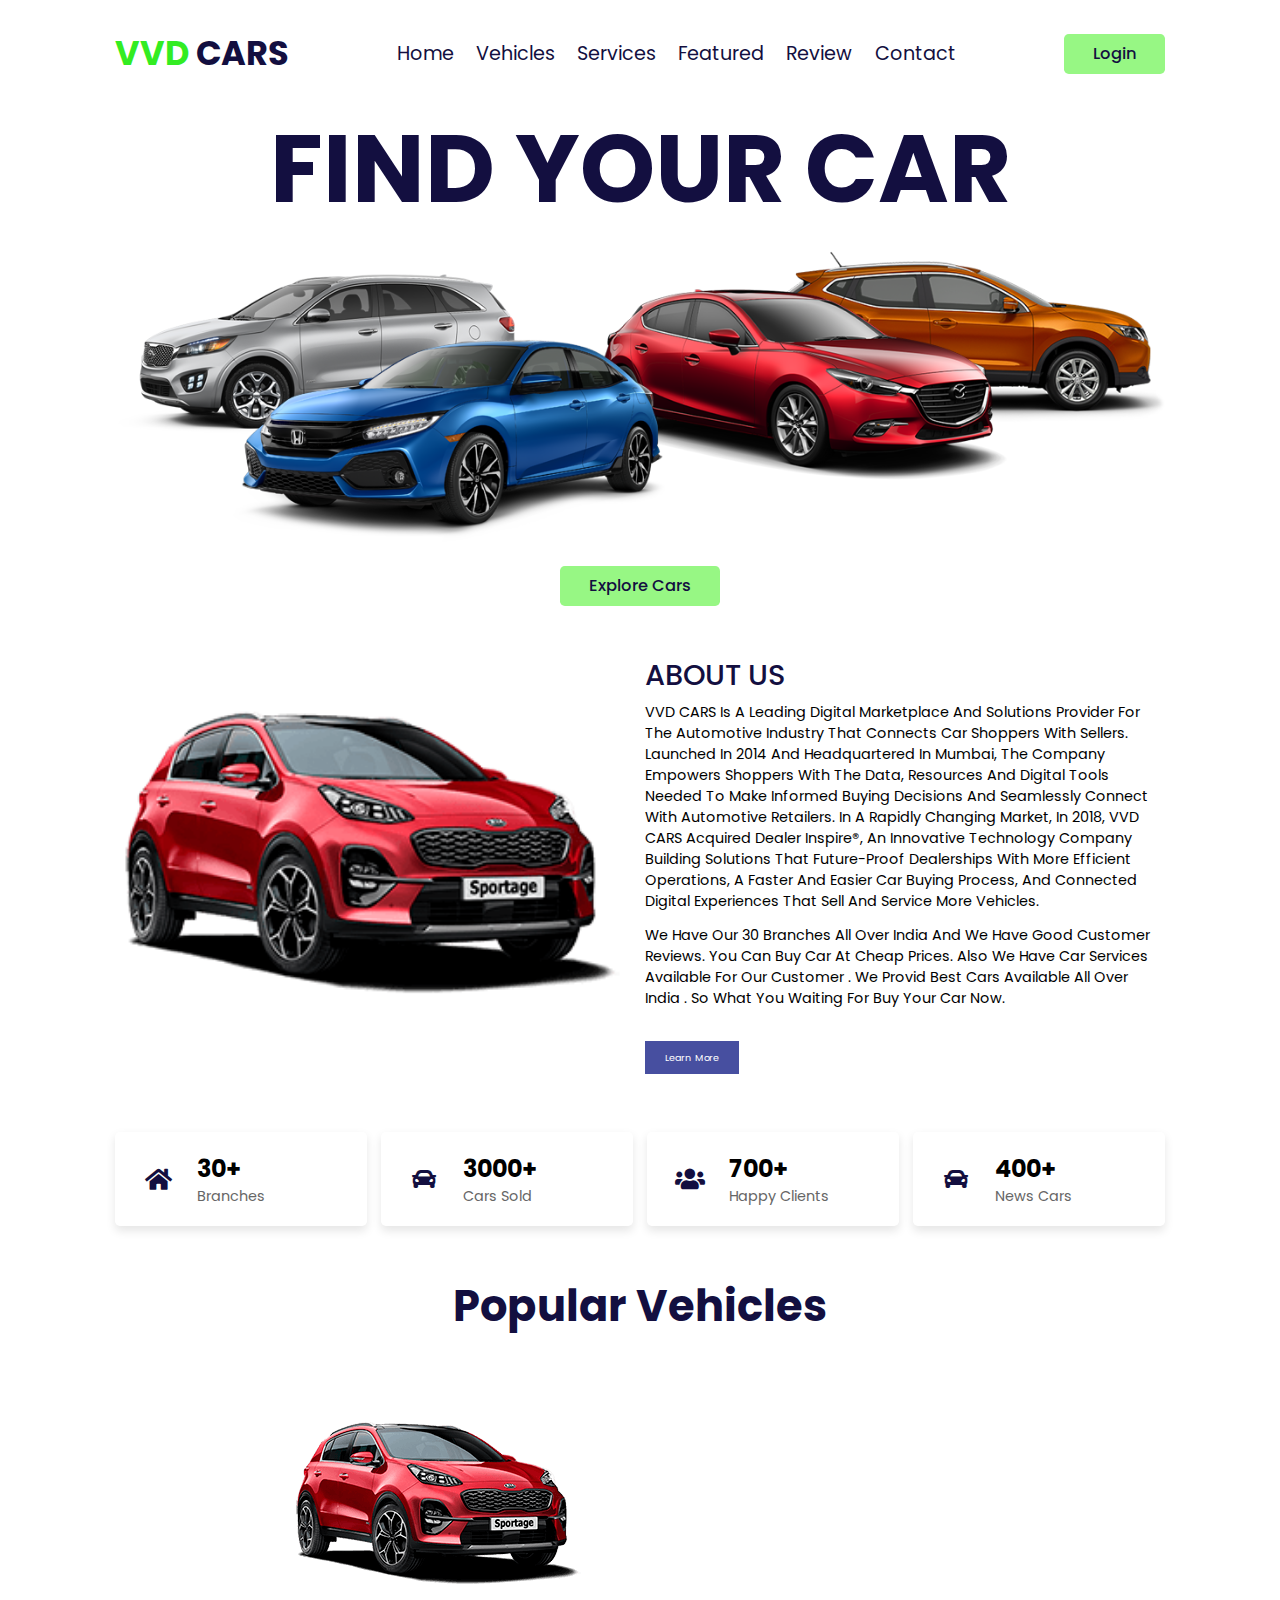
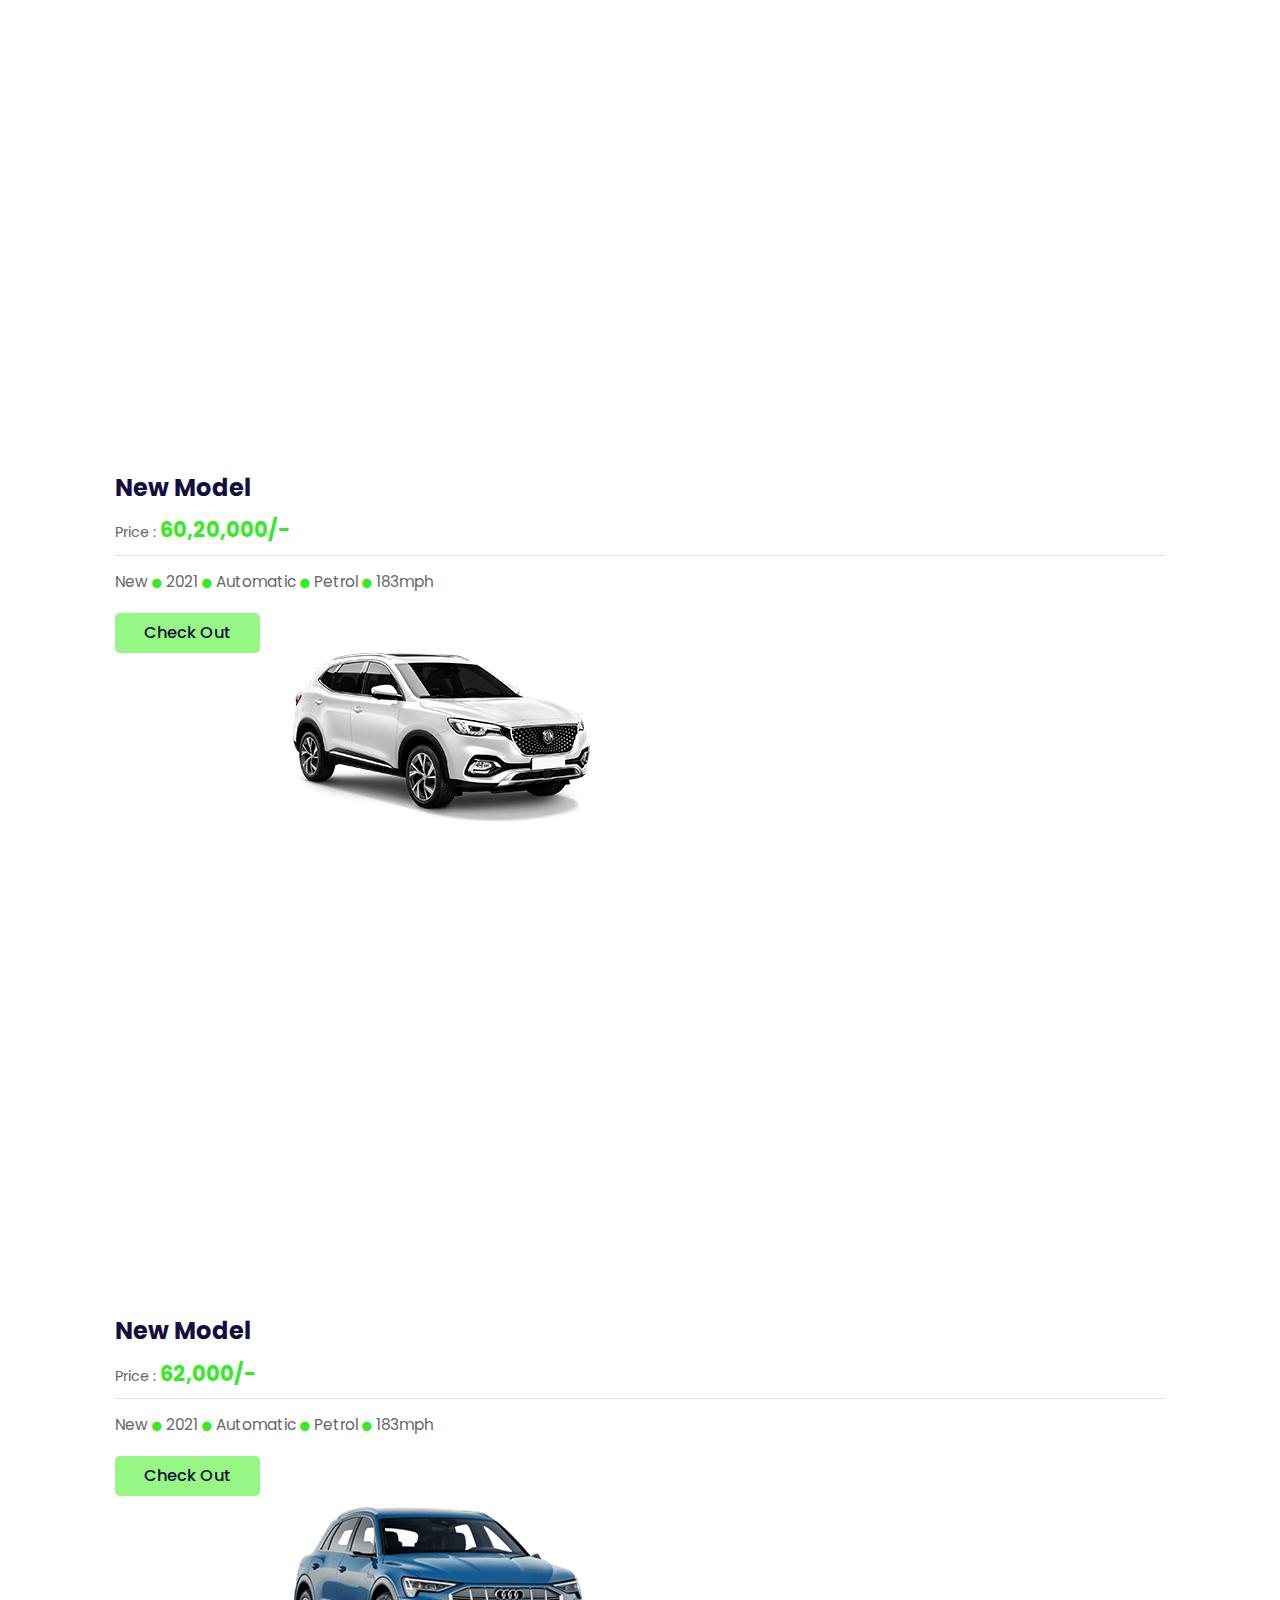
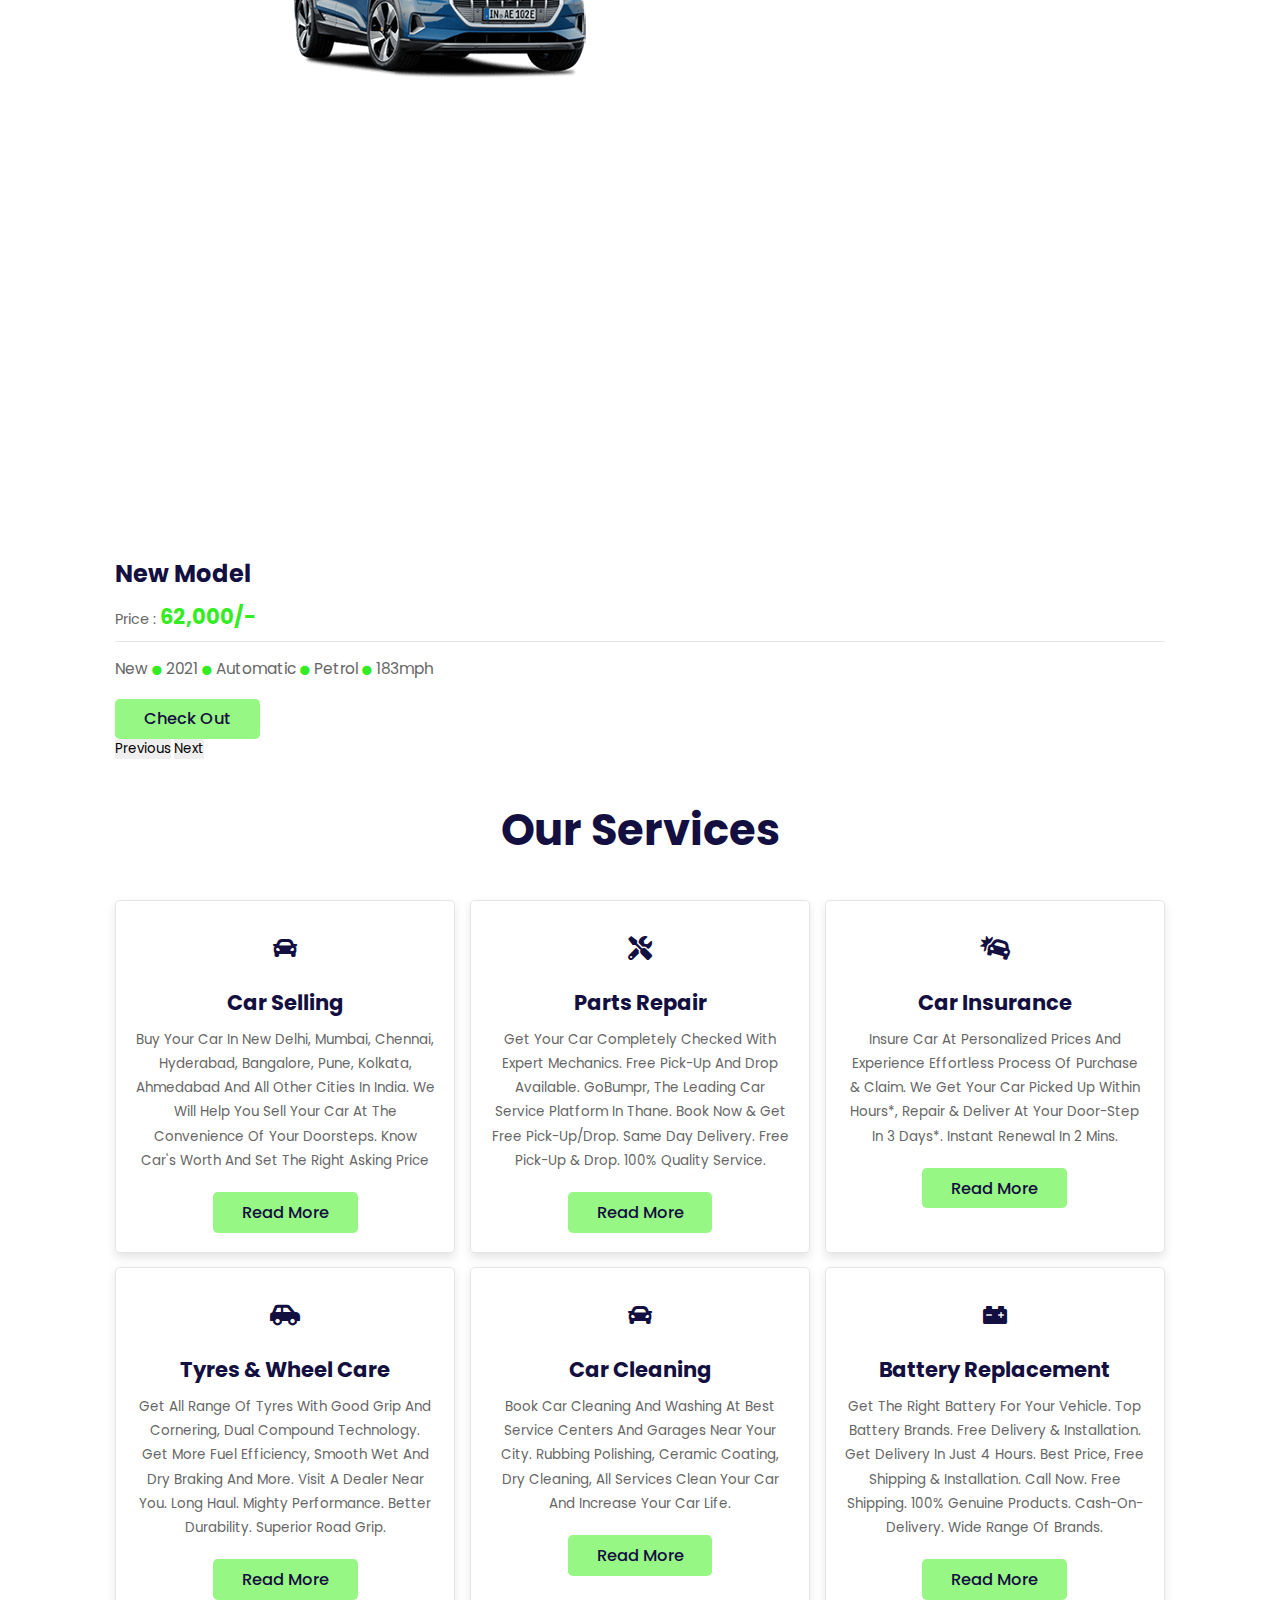
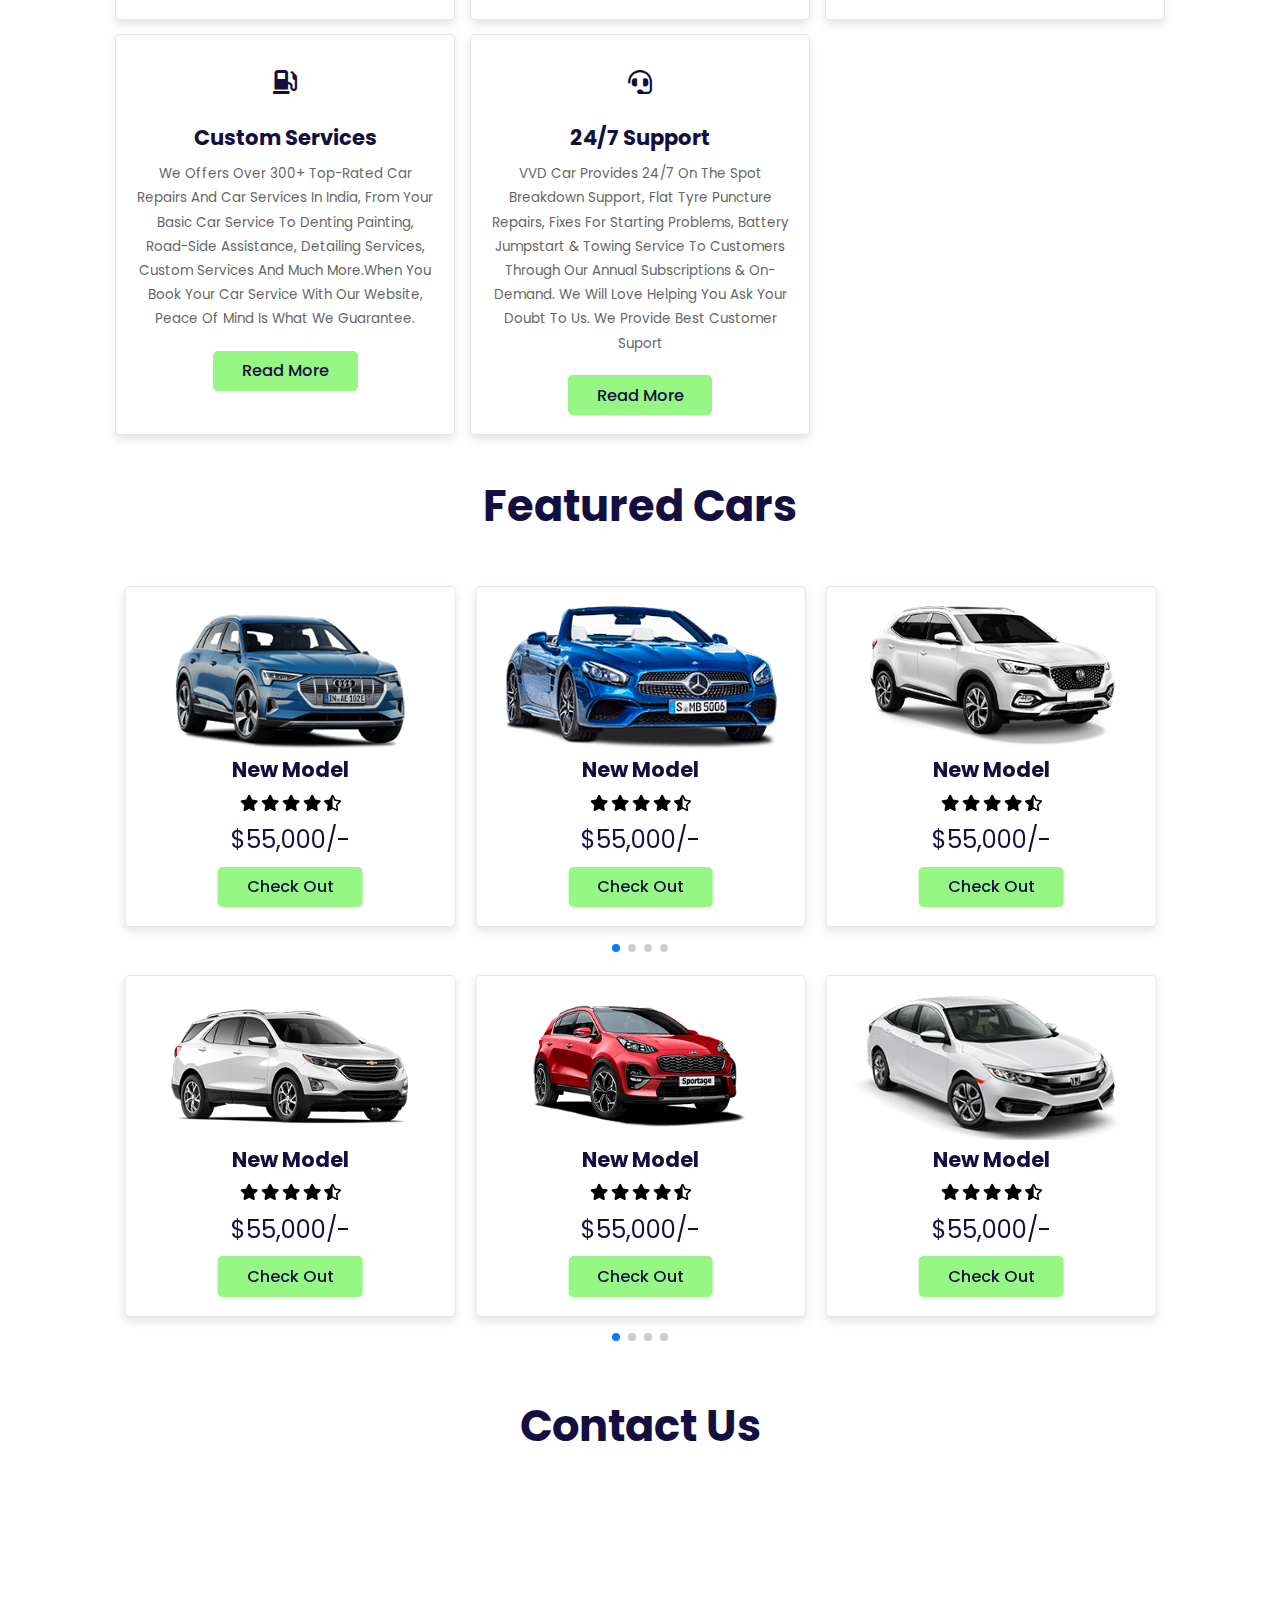
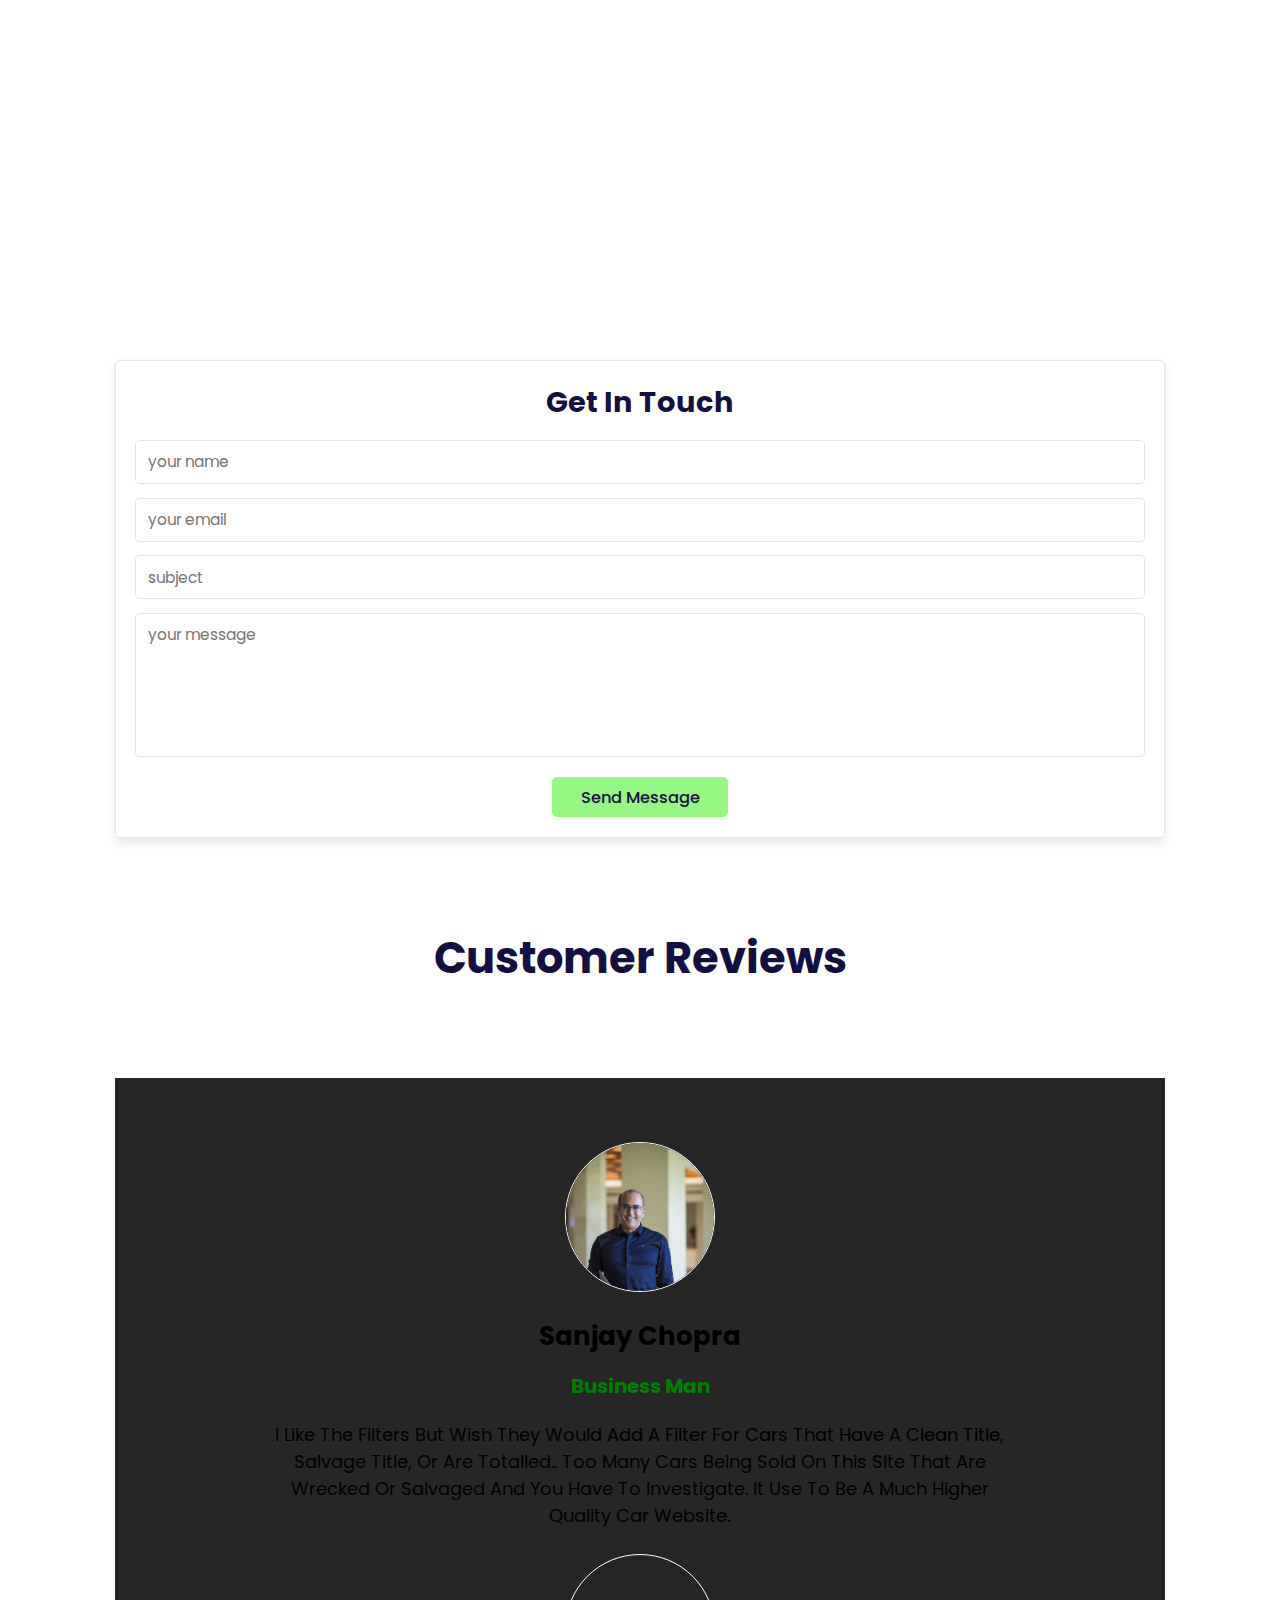
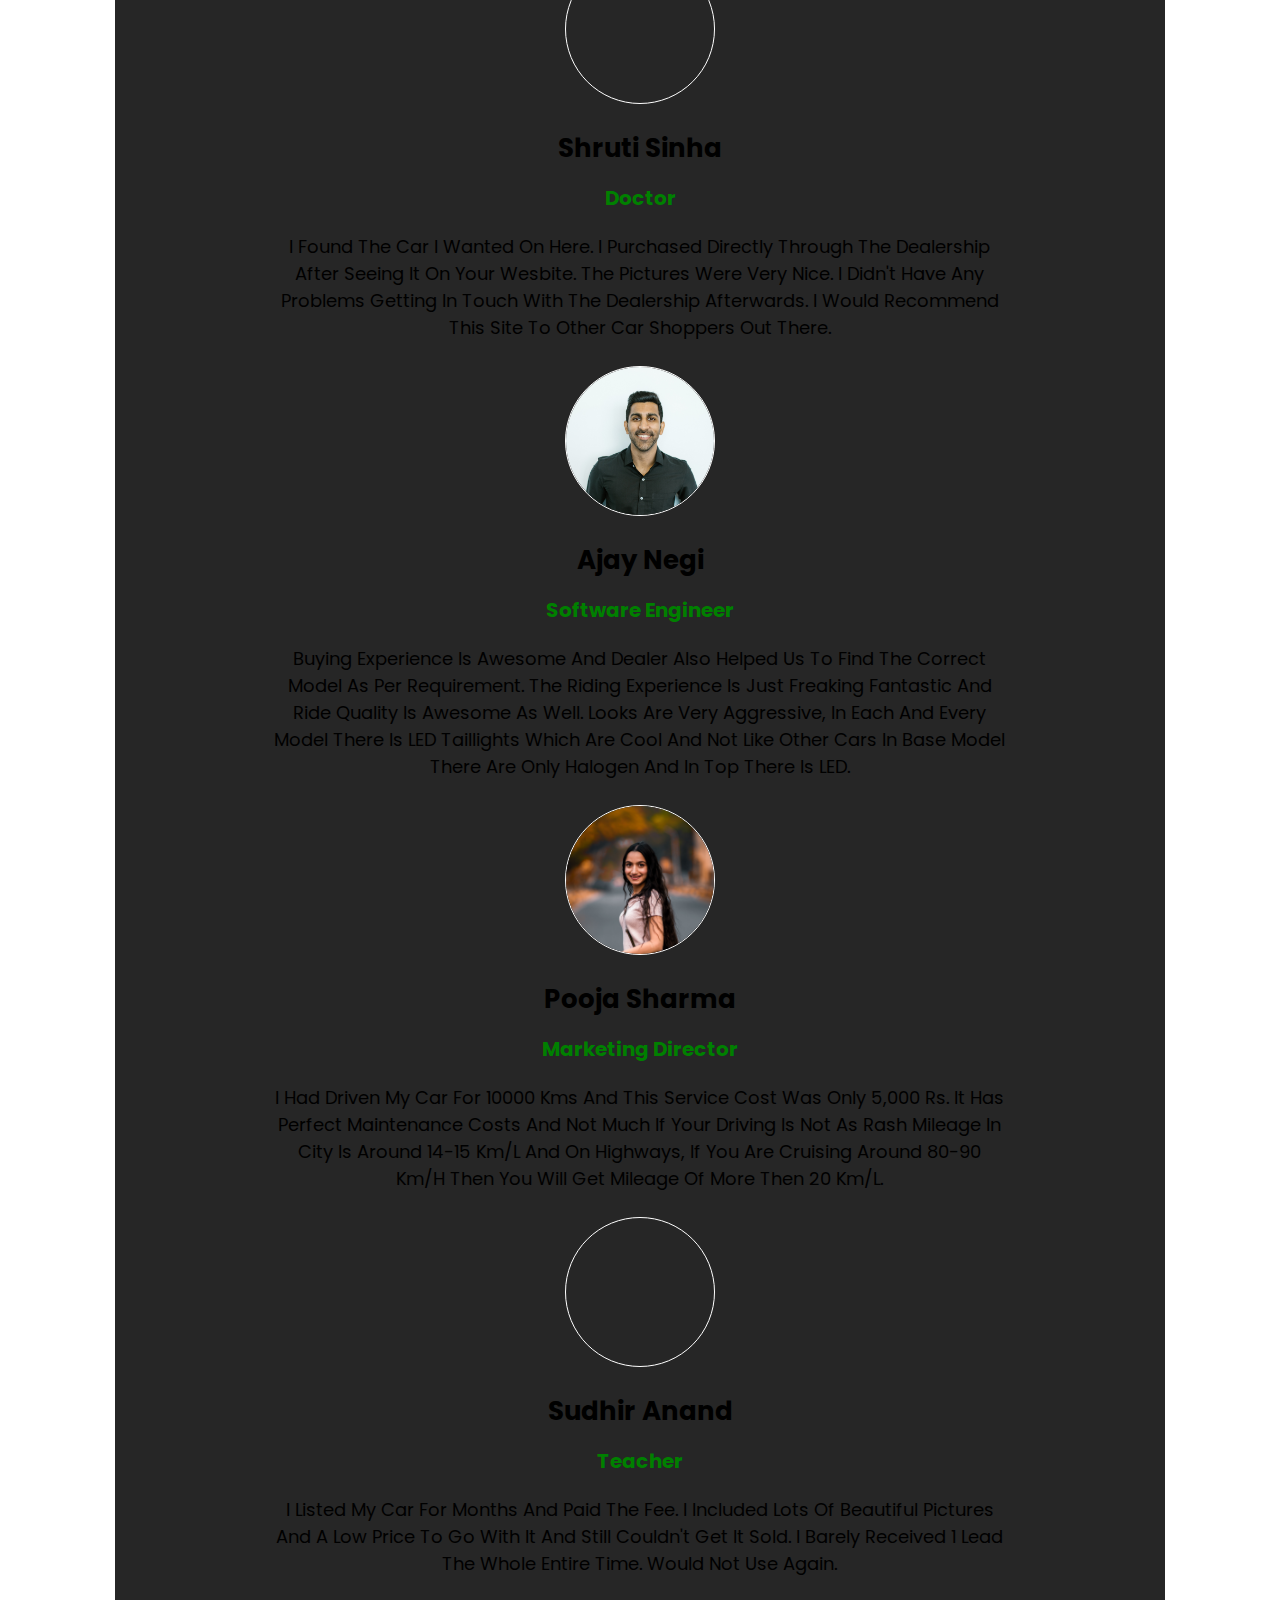
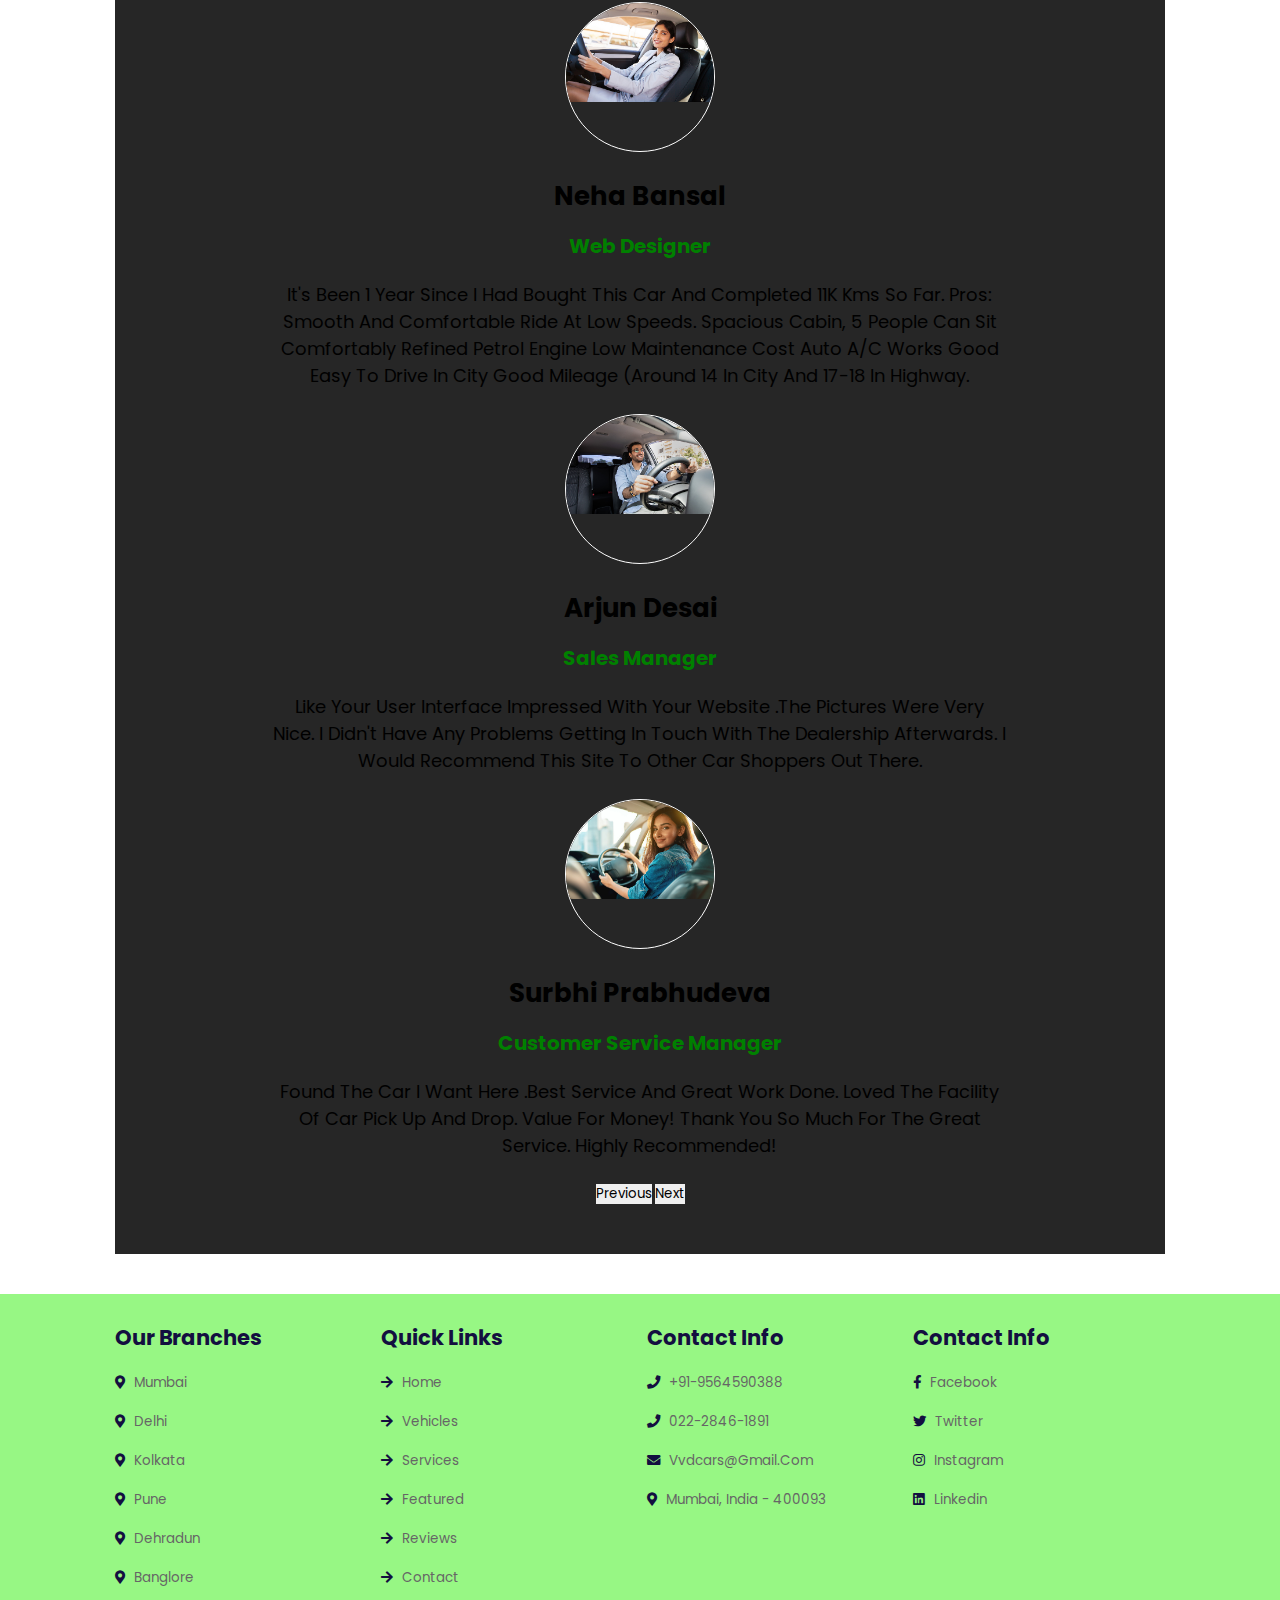
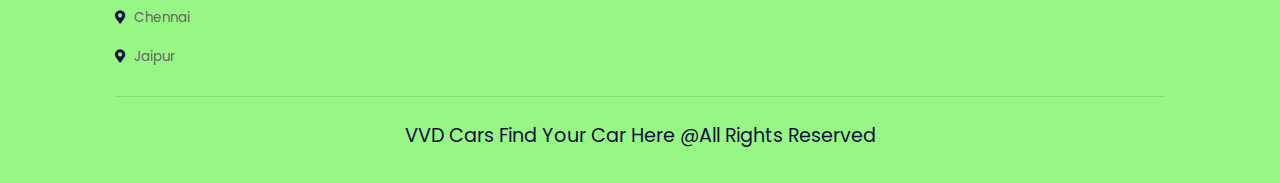
==== index.html @ 60d4d3d2 "Added Featured Car" ====
<!DOCTYPE html>
<html lang="en">

<head>
    <meta charset="UTF-8" />
    <meta http-equiv="X-UA-Compatible" content="IE=edge" />
    <meta name="viewport" content="width=device-width, initial-scale=1.0" />
    <title>Car Selling Website</title>
    <!-- font awesome cdnjs  -->
    <link rel="stylesheet" href="https://unpkg.com/swiper@8/swiper-bundle.min.css" />
    <link rel="stylesheet" href="https://cdnjs.cloudflare.com/ajax/libs/font-awesome/5.15.4/css/all.min.css" />
    <link href="https://cdn.jsdelivr.net/npm/bootstrap@5.1.3/dist/css/bootstrap.min.css" rel="stylesheet"
        integrity="sha384-1BmE4kWBq78iYhFldvKuhfTAU6auU8tT94WrHftjDbrCEXSU1oBoqyl2QvZ6jIW3" crossorigin="anonymous">
    <link rel="stylesheet" href="css/style.css" />


</head>

<body>
    <header class="header">
        <div id="menu-btn" class="fas fa-bars"></div>
        <a href="#" class="logo"><span>VVD </span>CARS</a>
        <nav class="navbar">
            <a href="#home">home</a>
            <a href="#vehicles">vehicles</a>
            <a href="#services">services</a>
            <a href="#featured">featured</a>
            <a href="#review">review</a>
            <a href="#contact">contact</a>
        </nav>
        <div id="login-btn">
            <button class="btn">login</button>
            <i class="far fa-user"></i>
        </div>
    </header>
    <div class="login-form-container">
        <span id="close-login-form" class="fas fa-times"></span>

        <form action="">
            <h3>user login</h3>
            <input type="email" placeholder="email" class="box" />
            <input type="password" placeholder="password" class="box" />
            <p>forget your password <a href="#">click here</a></p>
            <input type="submit" value="login" class="btn" />
            <p>or login with</p>
            <div class="buttons">
                <a href="#" class="btn"> google </a>
                <a href="#" class="btn"> facebook </a>
            </div>
            <p>don't have an account <a href="#">create one</a></p>
        </form>
    </div>
    <section class="home" id="home">
        <h3 class="home-parallax">find your car</h3>

        <img class="home-parallax" src="./image/car-home2.png" alt="" />

        <a href="#" class="btn home-parallax">explore cars</a>
    </section>
    <section class="about" id="about">
        <div class="about-container">
            <div class="about-img">
                <img src="./image/car-5.png" alt="">
            </div>
            <div class="about-text">
                <span>About us</span>
                <p>VVD CARS is a leading digital marketplace and solutions provider for the automotive industry that
                    connects car shoppers with sellers. Launched in 2014 and headquartered in Mumbai, the Company
                    empowers shoppers with the data, resources and digital tools needed to make informed buying
                    decisions and seamlessly connect with automotive retailers. In a rapidly changing market, In
                    2018, VVD CARS acquired Dealer Inspire®, an innovative technology company building solutions that
                    future-proof dealerships with more efficient operations, a faster and easier car buying process, and
                    connected digital experiences that sell and service more vehicles.</p>
                <p>We Have Our 30 branches all over india and we have good customer reviews. you Can buy car at cheap
                    prices.
                    Also we have car services available for our customer .
                    We provid best cars available all over india . So what you waiting for buy your car now.
                </p>
                <br>
                <br>
                <a href="#" class="about-btn">Learn More</a>
            </div>
        </div>
    </section>

    <section class="icons-container">
        <div class="icons">
            <i class="fas fa-home"></i>
            <div class="content">
                <h3>30+</h3>
                <p>branches</p>
            </div>
        </div>

        <div class="icons">
            <i class="fas fa-car"></i>
            <div class="content">
                <h3>3000+</h3>
                <p>cars sold</p>
            </div>
        </div>

        <div class="icons">
            <i class="fas fa-users"></i>
            <div class="content">
                <h3>700+</h3>
                <p>happy clients</p>
            </div>
        </div>

        <div class="icons">
            <i class="fas fa-car"></i>
            <div class="content">
                <h3>400+</h3>
                <p>news cars</p>
            </div>
        </div>
    </section>
    <h1 class="heading">Popular <span> vehicles</h1>
    <section class="newvehicles">
        <div class="container">
            <div id="carouselExampleCaptions" class="carousel slide" data-bs-ride="carousel">
                <div class="carousel-indicators">
                    <button type="button" data-bs-target="#carouselExampleCaptions" data-bs-slide-to="0" class="active"
                        aria-current="true" aria-label="Slide 1"></button>
                    <button type="button" data-bs-target="#carouselExampleCaptions" data-bs-slide-to="1"
                        aria-label="Slide 2"></button>
                    <button type="button" data-bs-target="#carouselExampleCaptions" data-bs-slide-to="2"
                        aria-label="Slide 3"></button>
                </div>
                <div class="carousel-inner">
                    <div class="carousel-item active">
                        <div class="car-image">

                            <img src="./image/car-5.png" class="d-block w-100" alt="...">
                        </div>

                        <div class="carousel-caption">

                            <h3>New model</h3>
                            <div class="price"> <span>price : </span> 60,20,000/- </div>
                            <p>
                                new
                                <span class="fas fa-circle"></span> 2021
                                <span class="fas fa-circle"></span> automatic
                                <span class="fas fa-circle"></span> petrol
                                <span class="fas fa-circle"></span> 183mph
                            </p>
                            <a href="#" class="btn">check out</a>
                        </div>
                    </div>
                    <div class="carousel-item">
                        <div class="car-image">

                            <img src="./image/car-2.png" class="d-block w-100" alt="...">
                        </div>
                        <div class="carousel-caption">
                            <!-- d-none d-md-block -->
                            <h3>new model</h3>
                            <div class="price"> <span>price : </span> 62,000/- </div>
                            <p>
                                new
                                <span class="fas fa-circle"></span> 2021
                                <span class="fas fa-circle"></span> automatic
                                <span class="fas fa-circle"></span> petrol
                                <span class="fas fa-circle"></span> 183mph
                            </p>
                            <a href="#" class="btn">check out</a>
                        </div>
                    </div>
                    <div class="carousel-item">
                        <div class="car-image">
                            <img src="./image/car-4.png" class="d-block w-100" alt="...">
                        </div>
                        <div class="carousel-caption">
                            <h3>new model</h3>
                            <div class="price"> <span>price : </span> 62,000/- </div>
                            <p>
                                new
                                <span class="fas fa-circle"></span> 2021
                                <span class="fas fa-circle"></span> automatic
                                <span class="fas fa-circle"></span> petrol
                                <span class="fas fa-circle"></span> 183mph
                            </p>
                            <a href="#" class="btn">check out</a>
                        </div>
                    </div>
                </div>
                <button class="carousel-control-prev" type="button" data-bs-target="#carouselExampleCaptions"
                    data-bs-slide="prev">
                    <span class="carousel-control-prev-icon" aria-hidden="true"></span>
                    <span class="visually-hidden">Previous</span>
                </button>
                <button class="carousel-control-next" type="button" data-bs-target="#carouselExampleCaptions"
                    data-bs-slide="next">
                    <span class="carousel-control-next-icon" aria-hidden="true"></span>
                    <span class="visually-hidden">Next</span>
                </button>
            </div>
        </div>
    </section>
    <section class="services" id="services">
        <h1 class="heading">our <span>services</span></h1>

        <div class="box-container">
            <div class="box">
                <i class="fas fa-car"></i>
                <h3>car selling</h3>
                <p>
                    Buy Your car in New Delhi, Mumbai, Chennai, Hyderabad, Bangalore,
                    Pune, Kolkata, Ahmedabad and all other cities in India. We will help you sell your car at the
                    convenience of your doorsteps.
                    Know car's worth and set the right asking price
                </p>
                <a href="#" class="btn"> read more</a>
            </div>

            <div class="box">
                <i class="fas fa-tools"></i>
                <h3>parts repair</h3>
                <p>
                    Get Your Car Completely Checked With Expert Mechanics. Free Pick-Up And Drop Available. GoBumpr, The
                    Leading Car Service Platform In Thane. Book Now & Get Free Pick-Up/Drop. Same Day Delivery. Free
                    Pick-up & Drop. 100% Quality Service.
                </p>
                <a href="#" class="btn"> read more</a>
            </div>

            <div class="box">
                <i class="fas fa-car-crash"></i>
                <h3>car insurance</h3>
                <p>
                    Insure Car At Personalized Prices And Experience Effortless Process Of Purchase & Claim. We Get Your
                    Car Picked Up Within Hours*, Repair & Deliver At Your Door-Step In 3 Days*. Instant Renewal In 2
                    Mins.
                </p>
                <a href="#" class="btn"> read more</a>
            </div>

            <div class="box">
                <i class="fas fa-car-side"></i>

                <h3>Tyres & wheel Care</h3>
                <p>
                    Get All Range of Tyres with Good Grip and Cornering, Dual Compound Technology. Get More Fuel
                    Efficiency, Smooth Wet and Dry Braking and More. Visit a Dealer Near You. Long Haul. Mighty
                    Performance. Better Durability. Superior Road Grip.
                </p>
                <a href="#" class="btn"> read more</a>
            </div>

            <div class="box">
                <i class="fas fa-duotone fa-car"></i>
                <h3>Car Cleaning</h3>
                <p>
                    Book Car Cleaning and Washing at Best Service Centers and Garages near your city. Rubbing
                    Polishing, Ceramic Coating, Dry Cleaning, all services Clean your car and increase your car life.
                </p>
                <a href="#" class="btn"> read more</a>
            </div>

            <div class="box">
                <i class="fas fa-car-battery"></i>
                <h3>battery replacement</h3>
                <p>
                    Get the right battery for your vehicle. Top Battery Brands. Free Delivery & Installation. Get
                    Delivery in Just 4 hours. Best Price, Free Shipping & Installation. Call Now. Free Shipping. 100%
                    Genuine Products. Cash-on-Delivery. Wide Range of Brands.
                </p>
                <a href="#" class="btn"> read more</a>
            </div>

            <div class="box">
                <i class="fas fa-gas-pump"></i>
                <h3>Custom Services</h3>
                <p>
                    We offers over 300+ top-rated Car Repairs and Car Services in India, from your Basic Car
                    Service to Denting Painting, Road-Side Assistance, Detailing Services, Custom Services and much
                    more.When you book your car service with our website, peace of mind is what we guarantee.
                </p>
                <a href="#" class="btn"> read more</a>
            </div>

            <div class="box">
                <i class="fas fa-headset"></i>
                <h3>24/7 support</h3>
                <p>
                    VVD car provides 24/7 on the spot breakdown support, flat tyre puncture repairs, fixes for starting
                    problems, battery jumpstart & towing service to customers through our annual subscriptions &
                    on-demand. We will love helping you ask your doubt to us. We provide best customer suport </p>
                <a href="#" class="btn"> read more</a>
            </div>
        </div>
    </section>
    <section class="featured" id="featured">

        <h1 class="heading"> <span>featured</span> cars </h1>

        <div class="swiper featured-slider">

            <div class="swiper-wrapper">

                <div class="swiper-slide box">
                    <img src="./image/car-1.png" alt="">
                    <div class="content">
                        <h3>new model</h3>
                        <div class="stars">
                            <i class="fas fa-star"></i>
                            <i class="fas fa-star"></i>
                            <i class="fas fa-star"></i>
                            <i class="fas fa-star"></i>
                            <i class="fas fa-star-half-alt"></i>
                        </div>
                        <div class="price">$55,000/-</div>
                        <a href="#" class="btn">check out</a>
                    </div>
                </div>

                <div class="swiper-slide box">
                    <img src="./image/car-2.png" alt="">
                    <div class="content">
                        <h3>new model</h3>
                        <div class="stars">
                            <i class="fas fa-star"></i>
                            <i class="fas fa-star"></i>
                            <i class="fas fa-star"></i>
                            <i class="fas fa-star"></i>
                            <i class="fas fa-star-half-alt"></i>
                        </div>
                        <div class="price">$55,000/-</div>
                        <a href="#" class="btn">check out</a>
                    </div>
                </div>

                <div class="swiper-slide box">
                    <img src="./image/car-3.png" alt="">
                    <div class="content">
                        <h3>new model</h3>
                        <div class="stars">
                            <i class="fas fa-star"></i>
                            <i class="fas fa-star"></i>
                            <i class="fas fa-star"></i>
                            <i class="fas fa-star"></i>
                            <i class="fas fa-star-half-alt"></i>
                        </div>
                        <div class="price">$55,000/-</div>
                        <a href="#" class="btn">check out</a>
                    </div>
                </div>

                <div class="swiper-slide box">
                    <img src="./image/car-4.png" alt="">
                    <div class="content">
                        <h3>new model</h3>
                        <div class="stars">
                            <i class="fas fa-star"></i>
                            <i class="fas fa-star"></i>
                            <i class="fas fa-star"></i>
                            <i class="fas fa-star"></i>
                            <i class="fas fa-star-half-alt"></i>
                        </div>
                        <div class="price">$55,000/-</div>
                        <a href="#" class="btn">check out</a>
                    </div>
                </div>

            </div>

            <div class="swiper-pagination"></div>

        </div>

        <div class="swiper featured-slider">

            <div class="swiper-wrapper">

                <div class="swiper-slide box">
                    <img src="./image/car-5.png" alt="">
                    <div class="content">
                        <h3>new model</h3>
                        <div class="stars">
                            <i class="fas fa-star"></i>
                            <i class="fas fa-star"></i>
                            <i class="fas fa-star"></i>
                            <i class="fas fa-star"></i>
                            <i class="fas fa-star-half-alt"></i>
                        </div>
                        <div class="price">$55,000/-</div>
                        <a href="#" class="btn">check out</a>
                    </div>
                </div>

                <div class="swiper-slide box">
                    <img src="./image/car-6.png" alt="">
                    <div class="content">
                        <h3>new model</h3>
                        <div class="stars">
                            <i class="fas fa-star"></i>
                            <i class="fas fa-star"></i>
                            <i class="fas fa-star"></i>
                            <i class="fas fa-star"></i>
                            <i class="fas fa-star-half-alt"></i>
                        </div>
                        <div class="price">$55,000/-</div>
                        <a href="#" class="btn">check out</a>
                    </div>
                </div>

                <div class="swiper-slide box">
                    <img src="./image/car-7.png" alt="">
                    <div class="content">
                        <h3>new model</h3>
                        <div class="stars">
                            <i class="fas fa-star"></i>
                            <i class="fas fa-star"></i>
                            <i class="fas fa-star"></i>
                            <i class="fas fa-star"></i>
                            <i class="fas fa-star-half-alt"></i>
                        </div>
                        <div class="price">$55,000/-</div>
                        <a href="#" class="btn">check out</a>
                    </div>
                </div>

                <div class="swiper-slide box">
                    <img src="./image/car-8.png" alt="">
                    <div class="content">
                        <h3>new model</h3>
                        <div class="stars">
                            <i class="fas fa-star"></i>
                            <i class="fas fa-star"></i>
                            <i class="fas fa-star"></i>
                            <i class="fas fa-star"></i>
                            <i class="fas fa-star-half-alt"></i>
                        </div>
                        <div class="price">$55,000/-</div>
                        <a href="#" class="btn">check out</a>
                    </div>
                </div>

            </div>

            <div class="swiper-pagination"></div>

        </div>

    </section>
    <section class="contact" id="contact">
        <div class="Hey">
            <h1 class="heading"><span>contact</span> us</h1>
            <div class="row">

                <iframe
                    src="https://www.google.com/maps/embed?pb=!1m18!1m12!1m3!1d30158.707745885247!2d72.85098086365937!3d19.114741022189662!2m3!1f0!2f0!3f0!3m2!1i1024!2i768!4f13.1!3m3!1m2!1s0x3be7b61b41dfb131%3A0xa668297563ddac31!2sAndheri%20East%2C%20Mumbai%2C%20Maharashtra!5e0!3m2!1sen!2sin!4v1645887297400!5m2!1sen!2sin"
                    width="600" height="450" style="border:0;" allowfullscreen="" loading="lazy"></iframe>

                <div>
                    <form action="">
                        <h3>get in touch</h3>
                        <input type="text" placeholder="your name" class="box" />
                        <input type="email" placeholder="your email" class="box" />
                        <input type="tel" placeholder="subject" class="box" />
                        <textarea placeholder="your message" class="box" cols="30" rows="10"></textarea>
                        <input type="submit" value="send message" class="btn" />
                    </form>
                </div>
            </div>
        </div>
    </section>

    <section class="reviews">
        <h1 class="heading">Customer <span> Reviews</span></h1>
        <div class="container">
            <div id="carouselExampleCaptions" class="carousel slide" data-bs-ride="carousel">
                <div class="carousel-indicators">
                    <button type="button" data-bs-target="#carouselExampleCaptions" data-bs-slide-to="0" class="active"
                        aria-current="true" aria-label="Slide 1"></button>
                    <button type="button" data-bs-target="#carouselExampleCaptions" data-bs-slide-to="1"
                        aria-label="Slide 2"></button>
                    <button type="button" data-bs-target="#carouselExampleCaptions" data-bs-slide-to="2"
                        aria-label="Slide 3"></button>
                    <button type="button" data-bs-target="#carouselExampleCaptions" data-bs-slide-to="3"
                        aria-label="Slide 4"></button>
                    <button type="button" data-bs-target="#carouselExampleCaptions" data-bs-slide-to="4"
                        aria-label="Slide 5"></button>
                    <button type="button" data-bs-target="#carouselExampleCaptions" data-bs-slide-to="5"
                        aria-label="Slide 6"></button>
                    <button type="button" data-bs-target="#carouselExampleCaptions" data-bs-slide-to="6"
                        aria-label="Slide 7"></button>
                    <button type="button" data-bs-target="#carouselExampleCaptions" data-bs-slide-to="7"
                        aria-label="Slide 8"></button>
                </div>
                <div class="carousel-inner">
                    <div class="carousel-item active">
                        <div class="image-area">
                            <img src="./image/male-1.jpg" alt="">
                        </div>
                        <div class="carousel-caption d-none d-md-block">
                            <h3>Sanjay Chopra</h3>
                            <h4>Business Man</h4>
                            <p>I like the filters but wish they would add a filter for cars that have a clean title,
                                salvage title, or are totalled.. Too many cars being sold on this site that are wrecked
                                or salvaged and you have to investigate. It use to be a much higher quality car website.
                            </p>
                        </div>
                    </div>
                    <div class="carousel-item">
                        <div class="image-area">
                            <img src="./image/female-1.jpg" alt="">
                        </div>
                        <div class="carousel-caption d-none d-md-block">
                            <h3>Shruti Sinha</h3>
                            <h4>Doctor</h4>
                            <p>I found the car I wanted on here. I purchased directly through the dealership after
                                seeing it on your wesbite. The pictures were very nice. I didn't have any problems
                                getting
                                in touch with the dealership afterwards. I would recommend this site to other car
                                shoppers out there.</p>
                        </div>
                    </div>
                    <div class="carousel-item">
                        <div class="image-area">
                            <img src="./image/male-2.jpg" alt="">
                        </div>
                        <div class="carousel-caption d-none d-md-block">
                            <h3>Ajay Negi</h3>
                            <h4>Software Engineer</h4>
                            <p>Buying experience is awesome and Dealer also helped us to find the correct model as per
                                requirement. The riding experience is just freaking fantastic and ride quality is
                                awesome as well. Looks are very aggressive, in each and every model there is LED
                                taillights which are cool and not like other cars in base model there are only halogen
                                and in top there is LED. </p>
                        </div>
                    </div>
                    <div class="carousel-item">
                        <div class="image-area">
                            <img src="./image/female-2.jpg" alt="">
                        </div>
                        <div class="carousel-caption d-none d-md-block">
                            <h3>Pooja Sharma</h3>
                            <h4>Marketing Director</h4>
                            <p> I had driven my car for 10000 kms and this service cost was only 5,000 Rs. It has
                                perfect maintenance costs and not much if your driving is not as rash Mileage in city is
                                around 14-15 km/l and on highways, if you are cruising around 80-90 km/h then you will
                                get mileage of more then 20 km/l.</p>
                        </div>
                    </div>
                    <div class="carousel-item">
                        <div class="image-area">
                            <img src="./image/male-3.jpg" alt="">
                        </div>
                        <div class="carousel-caption d-none d-md-block">
                            <h3>Sudhir Anand</h3>
                            <h4>Teacher</h4>
                            <p>I listed my car for months and paid the fee. I included lots of beautiful pictures and a
                                low price to go with it and still couldn't get it sold. I barely received 1 lead the
                                whole entire time. Would not use again.</p>
                        </div>
                    </div>
                    <div class="carousel-item">
                        <div class="image-area">
                            <img src="./image/female-5.jpg" alt="">
                        </div>
                        <div class="carousel-caption d-none d-md-block">
                            <h3>Neha Bansal</h3>
                            <h4>Web Designer</h4>
                            <p>It's been 1 year since I had bought this car and completed 11K kms so far. Pros: Smooth
                                and comfortable ride at low speeds. Spacious Cabin, 5 people can sit comfortably Refined
                                petrol engine Low Maintenance Cost Auto A/C works good Easy to drive in City Good
                                mileage (Around 14 in city and 17-18 in highway.</p>
                        </div>
                    </div>
                    <div class="carousel-item">
                        <div class="image-area">
                            <img src="./image/male-4.jpg" alt="">
                        </div>
                        <div class="carousel-caption d-none d-md-block">
                            <h3>Arjun Desai</h3>
                            <h4>Sales Manager</h4>
                            <p>Like your User interface impressed with your website .The pictures were very nice. I
                                didn't have any problems getting in touch with the
                                dealership afterwards. I would recommend this site to other car shoppers out there.</p>
                        </div>
                    </div>
                    <div class="carousel-item">
                        <div class="image-area">
                            <img src="./image/female-4.jpg" alt="">
                        </div>
                        <div class="carousel-caption d-none d-md-block">
                            <h3>Surbhi Prabhudeva</h3>
                            <h4>Customer Service Manager</h4>
                            <p>Found the car i want here .Best service and great work done. Loved the facility of car
                                pick up and drop. Value for money! Thank you so much for the great service. Highly
                                recommended!</p>
                        </div>
                    </div>
                    <button class="carousel-control-prev" type="button" data-bs-target="#carouselExampleCaptions"
                        data-bs-slide="prev">
                        <span class="carousel-control-prev-icon" aria-hidden="true"></span>
                        <span class="visually-hidden">Previous</span>
                    </button>
                    <button class="carousel-control-next" type="button" data-bs-target="#carouselExampleCaptions"
                        data-bs-slide="next">
                        <span class="carousel-control-next-icon" aria-hidden="true"></span>
                        <span class="visually-hidden">Next</span>
                    </button>
                </div>
            </div>
    </section>

    <section class="footer" id="footer">

        <div class="box-container">

            <div class="box">
                <h3>our branches</h3>
                <a href="#footer"> <i class="fas fa-map-marker-alt"></i> Mumbai </a>
                <a href="#footer"> <i class="fas fa-map-marker-alt"></i> Delhi </a>
                <a href="#footer"> <i class="fas fa-map-marker-alt"></i> Kolkata</a>
                <a href="#footer"> <i class="fas fa-map-marker-alt"></i> Pune </a>
                <a href="#footer"> <i class="fas fa-map-marker-alt"></i> Dehradun </a>
                <a href="#footer"> <i class="fas fa-map-marker-alt"></i> Banglore </a>
                <a href="#footer"> <i class="fas fa-map-marker-alt"></i> Chennai</a>
                <a href="#footer"> <i class="fas fa-map-marker-alt"></i> jaipur</a>
            </div>

            <div class="box">
                <h3>quick links</h3>
                <a href="#home"> <i class="fas fa-arrow-right"></i> home </a>
                <a href="#vehicles"> <i class="fas fa-arrow-right"></i> vehicles </a>
                <a href="#services"> <i class="fas fa-arrow-right"></i> services </a>
                <a href="#featured"> <i class="fas fa-arrow-right"></i> featured </a>
                <a href="#reviews"> <i class="fas fa-arrow-right"></i> reviews </a>
                <a href="#contact"> <i class="fas fa-arrow-right"></i> contact </a>
            </div>

            <div class="box">
                <h3>contact info</h3>
                <a href="#footer"> <i class="fas fa-phone"></i> +91-9564590388 </a>
                <a href="#footer"> <i class="fas fa-phone"></i> 022-2846-1891 </a>
                <a href="#footer"> <i class="fas fa-envelope"></i> vvdcars@gmail.com </a>
                <a href="#footer"> <i class="fas fa-map-marker-alt"></i> mumbai, india - 400093 </a>
            </div>

            <div class="box">
                <h3>contact info</h3>
                <a href="#footer"> <i class="fab fa-facebook-f"></i> facebook </a>
                <a href="#footer"> <i class="fab fa-twitter"></i> twitter </a>
                <a href="#footer"> <i class="fab fa-instagram"></i> instagram </a>
                <a href="#footer"> <i class="fab fa-linkedin"></i> linkedin </a>
            </div>

        </div>
        <div class="credit"> VVD Cars find your car here @all rights reserved </div>
    </section>

    <script src="https://unpkg.com/swiper@8/swiper-bundle.min.js"></script>
    <script src="js/script.js"></script>
    <script src="https://cdn.jsdelivr.net/npm/bootstrap@5.1.3/dist/js/bootstrap.bundle.min.js"
        integrity="sha384-ka7Sk0Gln4gmtz2MlQnikT1wXgYsOg+OMhuP+IlRH9sENBO0LRn5q+8nbTov4+1p"
        crossorigin="anonymous"></script>
</body>

</html>
---- css/style.css ----
@import url('https://fonts.googleapis.com/css2?family=Allura&family=Josefin+Sans:wght@300&family=Poppins:wght@100;300;400;500;600&display=swap');
:root{
    --green:rgba(30, 235, 12, 0.932);
    /* --green:rgba(235, 83, 12, 0.932); */
    --light-green:#97f784;
    /* --light-green:#b9572a; */
    --black:#130f40;
    --light-color:#666;
    --box-shadow:0 .5rem 1rem rgba(0,0,0,.1);
    --border:.1rem solid rgba(0,0,0,.1);
}
*{
    font-family: 'Poppins', sans-serif;
    margin:0; padding:0;
    box-sizing: border-box;
    outline: none; border:none;
    text-decoration: none;
    text-transform: capitalize;
    transition: .2s linear;
   
}
html{
    font-size: 60%;
    overflow-x: hidden;
    scroll-padding-top: 7rem;
    scroll-behavior: smooth;
}

.header{
    display: flex;
    align-items: center;
    justify-content: space-between;
    position: fixed;
    top:0; left:0; right:0;
    padding:3rem 9%;
    z-index: 1000;
    background: #fff;

}
.header .logo{
    font-size: 3.5rem;
    color: var(--black);
    font-weight: bolder;
    text-decoration: none;
}
.header .logo span{
    color: var(--green);
    text-decoration: none;

}
.header .navbar a{
    text-decoration: none;
    font-size: 2rem;
    margin:0 1rem;
    color: var(--black);
}
.header .navbar a:hover{
    color:var(--green);
}

header .active{
  box-shadow: var(--box-shadow);
  padding: 2rem 9%;  
}

#menu-btn{
    font-size: 2.5rem;
    color:var(--light-color);
    display: none;
}

#login-btn .btn{
    margin-top: 0;
}

#login-btn i{
    display: none;
    font-size: 2.5rem;
    color:var(--light-color);
}
section{
    padding: 2rem 9%;
}

.btn{
    display: inline-block;
    margin-top: 1rem;
    padding:.8rem 3rem;
    background:var(--light-green);
    color:var(--black);
    cursor: pointer;
    font-size: 1.7rem;
    border-radius: .5rem;
    font-weight: 500;
    text-align: center;
}

.btn:hover{
    background:var(--green);
}

.login-form-container{
    position:fixed;
    top:-105%;left:0;
    height: 100%;
    width: 100%;
    z-index: 10000;
    background: rgba(255,255,255);
    display: flex;
    align-items: center;
    justify-content: center;
  
    

}
.login-form-container.active{
    top:0;
}

.login-form-container form{
    margin:2rem;
    text-align: center;
    padding:2rem;
    width:40rem;
    border-radius: .5rem;
    box-shadow: var(--box-shadow);
    border:var(--border);
    background: #fff;
}
.login-form-container form .buttons{
    display: flex;
    gap:1rem;
    align-items: center;
}

.login-form-container form .btn{
    display: block;
    width:100%;
    margin:.5rem 0;
}

.login-form-container form .box{
    margin:.7rem 0;
    width: 100%;
    font-size: 1.6rem;
    color:var(--black);
    text-transform: none;
    border:var(--border);
    padding:1rem 1.2rem;
    border-radius: .5rem;
}

.login-form-container form p{
    padding:1rem 0;
    font-size: 1.5rem;
    color:var(--light-color);
}

.login-form-container form p a{
    color:var(--green);
    text-decoration: underline;
}

.login-form-container form h3{
    padding-bottom:1rem;
    font-size: 2.5rem;
    color:var(--black);
    text-transform: uppercase;
}

.login-form-container #close-login-form{
    position: absolute;
    top:1.5rem; right:2.5rem;
    font-size: 5rem;
    color:var(--black);
    cursor: pointer;
}

.home{
    padding-top: 10rem;
    text-align: center;
    overflow-x: hidden;
}

.home h3{
    color:var(--black);
    font-size: 7.5vw;
    text-transform: uppercase;
}

.home img{
    width:100%;
    margin:1rem 0;
  
}
.about-container{
    display: grid;
    grid-template-columns: repeat(2,1fr);
    margin-top: 2rem;
    align-items: center;
    gap: 1rem;
    margin-top: 1rem;
}
.about-img img{
    width: 100%;
}

.about-text span{
    font-weight: 500;
    font-size: 3rem;
    color: var(--black);
    text-transform: uppercase;
}
.about-text p{
    margin: 0.5rem 0 1.4rem;
    font-size: 1.5rem;
}
.about-text .about-btn{
    margin-top: 25px 34px;
    padding: 10px 20px;
    background: #474fa0;
    color: #fff;
    border-radius: 0.5 rem;
}
.about-text .about-btn:hover{
    background: var(--green);
} 

.icons-container{
    display: grid;
    grid-template-columns: repeat(auto-fit, minmax(25rem, 1fr));
    gap:1.5rem;
    padding-top: 5rem;
    padding-bottom: 5rem;
    background: #fff;
}

.icons-container .icons{
    background:#fff;
    display: flex;
    align-items: center;
    box-shadow: var(--box-shadow);
    border-radius: .5rem;
    padding:2rem;
    gap:1.5rem;
}

.icons-container .icons i{
    height:5rem;
    width:5rem;
    line-height:5rem;
    font-size:2.5rem;
    color:var(--black);
    background:#fff;
    text-align: center;
    border-radius: 50%;
}

.icons-container .icons .content h3{
    font-size: 2.5rem;
 
}

.icons-container .icons .content p{
    font-size: 1.5rem;
    color:var(--light-color);
}

.icons-container .icons:hover{
    background:var(--black);
}



.icons-container .icons:hover .content h3{
    color:#fff;
}

.icons-container .icons:hover .content p{
    color:#eee;
}
.heading{
    text-align:center ;
    padding-bottom: 4rem;
    font-size: 4.5rem;
    color: var(--black);

}
.heading span{
    position: relative;
    z-index: 0;
}

.car-image{
    width: 700px;
    height: 660px;
    overflow: hidden;
    opacity: 1;
    margin: auto;
}

.newvehicles .carousel-caption h3{
    font-size: 2.5rem;
    color:var(--black);
}

.newvehicles  .carousel-item .price{
    font-size: 2.2rem;
    color:var(--green);
    padding:1rem 0;
    font-weight: bolder;
}

.newvehicles .carousel-item  .price span{
    color:var(--light-color);
    font-size: 1.5rem;
    font-weight: normal;
}

.newvehicles .carousel-item  p{
    font-size: 1.6rem;
    color:var(--light-color);
    padding: 1rem 0;
    padding-top: 1.5rem;
    border-top: var(--border);
}

.newvehicles .carousel-item span{
    font-size: 1rem;
    color:var(--green);
}


.services .box-container{
    display: grid;
    grid-template-columns: repeat(auto-fit, minmax(30rem, 1fr));
    gap:1.5rem;
}

.services .box-container .box{
    padding:2rem;
    border-radius: .5rem;
    box-shadow: var(--box-shadow);
    border:var(--border);
    text-align: center;
}

.services .box-container .box i{
    height:6rem;
    width:6rem;
    line-height: 6rem;
    border-radius: 50%;
    font-size: 2.5rem;
    margin-bottom: 1rem;
    color:var(--black);
}

.services .box-container .box h3{
    font-size: 2.2rem;
    color:var(--black);
}

.services .box-container .box p{
    line-height: 1.8;
    padding:1rem 0;
    font-size: 1.4rem;
    color:var(--light-color);
}

.services .box-container .box:hover{
    background: var(--black);
}

.services .box-container .box:hover i{
    background: var(--green);
}

.services .box-container .box:hover h3{
    color:#fff;
}

.services .box-container .box:hover p{
    color:#fff;
}
/* .contact .heading{
    font-size: 3rem;
    align-items: center;
    text-align: center;
    margin-bottom: 20px;
} */

.featured .featured-slider{
    padding:1rem;
    padding-bottom: 4rem;
}

.featured .featured-slider .box{
    padding:2rem;
    text-align: center;
    box-shadow: var(--box-shadow);
    border:var(--border);
    border-radius: .5rem;
}

.featured .featured-slider .box img{
    height: 15rem;
}

.featured .featured-slider .box:hover img{
    transform: scale(.9);
} 

.featured .featured-slider .box .content h3{
    font-size: 2.2rem;
    color:var(--black);
}

.featured .featured-slider .box .content .stars{
    padding:1rem 0;
}

.featured .featured-slider .box .content .stars i{
    font-size: 1.7rem;
    color:var(--greesn);
}

.featured .featured-slider .box .content .price{
    font-size: 2.5rem;
    color:var(--black);
}


.contact .row{
    display: flex;
    flex-wrap: wrap;
    gap:1.5rem;
}

.contact .row .map{
    flex:1 1 42rem;
    width: 100%;
    padding:2rem;
    box-shadow: var(--box-shadow);
    border:var(--border);
    border-radius: .5rem;
}

.contact .row form{
    padding:2rem;
    flex:1 1 42rem;
    box-shadow: var(--box-shadow);
    border:var(--border);
    text-align: center;
    border-radius: .5rem;
}

.contact .row form h3{
    font-size: 3rem;
    color:var(--black);
    padding-bottom: 1rem;
}

.contact .row form .box{
    width:100%;
    border-radius: .5rem;
    padding:1rem 1.2rem;
    font-size: 1.6rem;
    text-transform: none;
    border:var(--border);
    margin:.7rem 0;
}

.contact .row form textarea{
    height:15rem;
    resize: none;
}
.footer{
    background: var(--light-green);
 
   
}

.footer .box-container{
    display: grid;
    grid-template-columns: repeat(auto-fit, minmax(25rem, 1fr));
    gap:1.5rem;
}

.footer .box-container .box h3{
    font-size: 2.2rem;
    padding:1rem 0;
    color:var(--black);
}

.footer .box-container .box a{
    text-decoration: none;
    display: block;
    font-size: 1.4rem;
    padding:1rem 0;
    color:var(--light-color);
}

.footer .box-container .box a i{
    padding-right: .5rem;
    color:var(--black);
}

.footer .box-container .box a:hover i{
    padding-right: 2rem;
}

.footer .credit{
    text-align: center;
    padding:1.5rem;
    padding-top: 2.5rem;
    margin-top: 2rem;
    border-top: var(--border);
    font-size: 2rem;
    color:var(--black);
}

.reviews .container{
    background: #262626;
    padding: 50px 0;
    position: relative;
    margin: 20px 0;
    justify-content: center;
    align-items: center;
    text-align: center;
}
.reviews h1{
    margin: 50px 0;
    align-items: center;
    text-align: center;
}

.reviews .image-area{
    width: 150px;
    height: 150px;
    margin: auto;
    border: 1px solid #fff;
    border-radius: 50%;
    overflow: hidden;
}
.reviews .image-area img{
    width: 100%;
}
.reviews .carousel-caption{
    position: static;
    padding-bottom: 15px;
    padding-top: 0;

}
.reviews .carousel-caption h3{
    font-size: 26px;
    margin-bottom: 15px;
    margin-top: 25px;
}
.reviews .carousel-caption h4{
    color: green;
    font-size: 20px;
    margin-bottom: 20px;
}
.reviews .carousel-caption p{
    font-size: 18px;
    margin: auto;
    width: 70%;
    margin-bottom: 10px;
}



@media (max-width:991px){

    html{
        font-size: 55%;
    }

    .header{
        padding:2rem;
    }

    .header.active{
        padding:2rem;
    }

    section{
        padding:2rem;
    }

}
@media (max-width:768px){

    #menu-btn{
        display: block;
    }
    
    #login-btn .btn{
        display: none;
    }

    #login-btn i{
        display: block;
    }

    .header .navbar{
        position: absolute;
        top:99%; left:0; right:0;
        background: #fff;
        border-top: var(--border);
        clip-path: polygon(0 0, 100% 0, 100% 0, 0 0);
       
    }
    .header .navbar.active{
        clip-path: polygon(0 0, 100% 0, 100% 100%, 0% 100%);
    }
    .header .navbar a{
        margin:2rem;
        display: block;
        font-size: 2rem;
    }

}

@media (max-width:450px){

    html{
        font-size: 50%;
    }

    .heading{
        font-size: 3rem;
    }


}
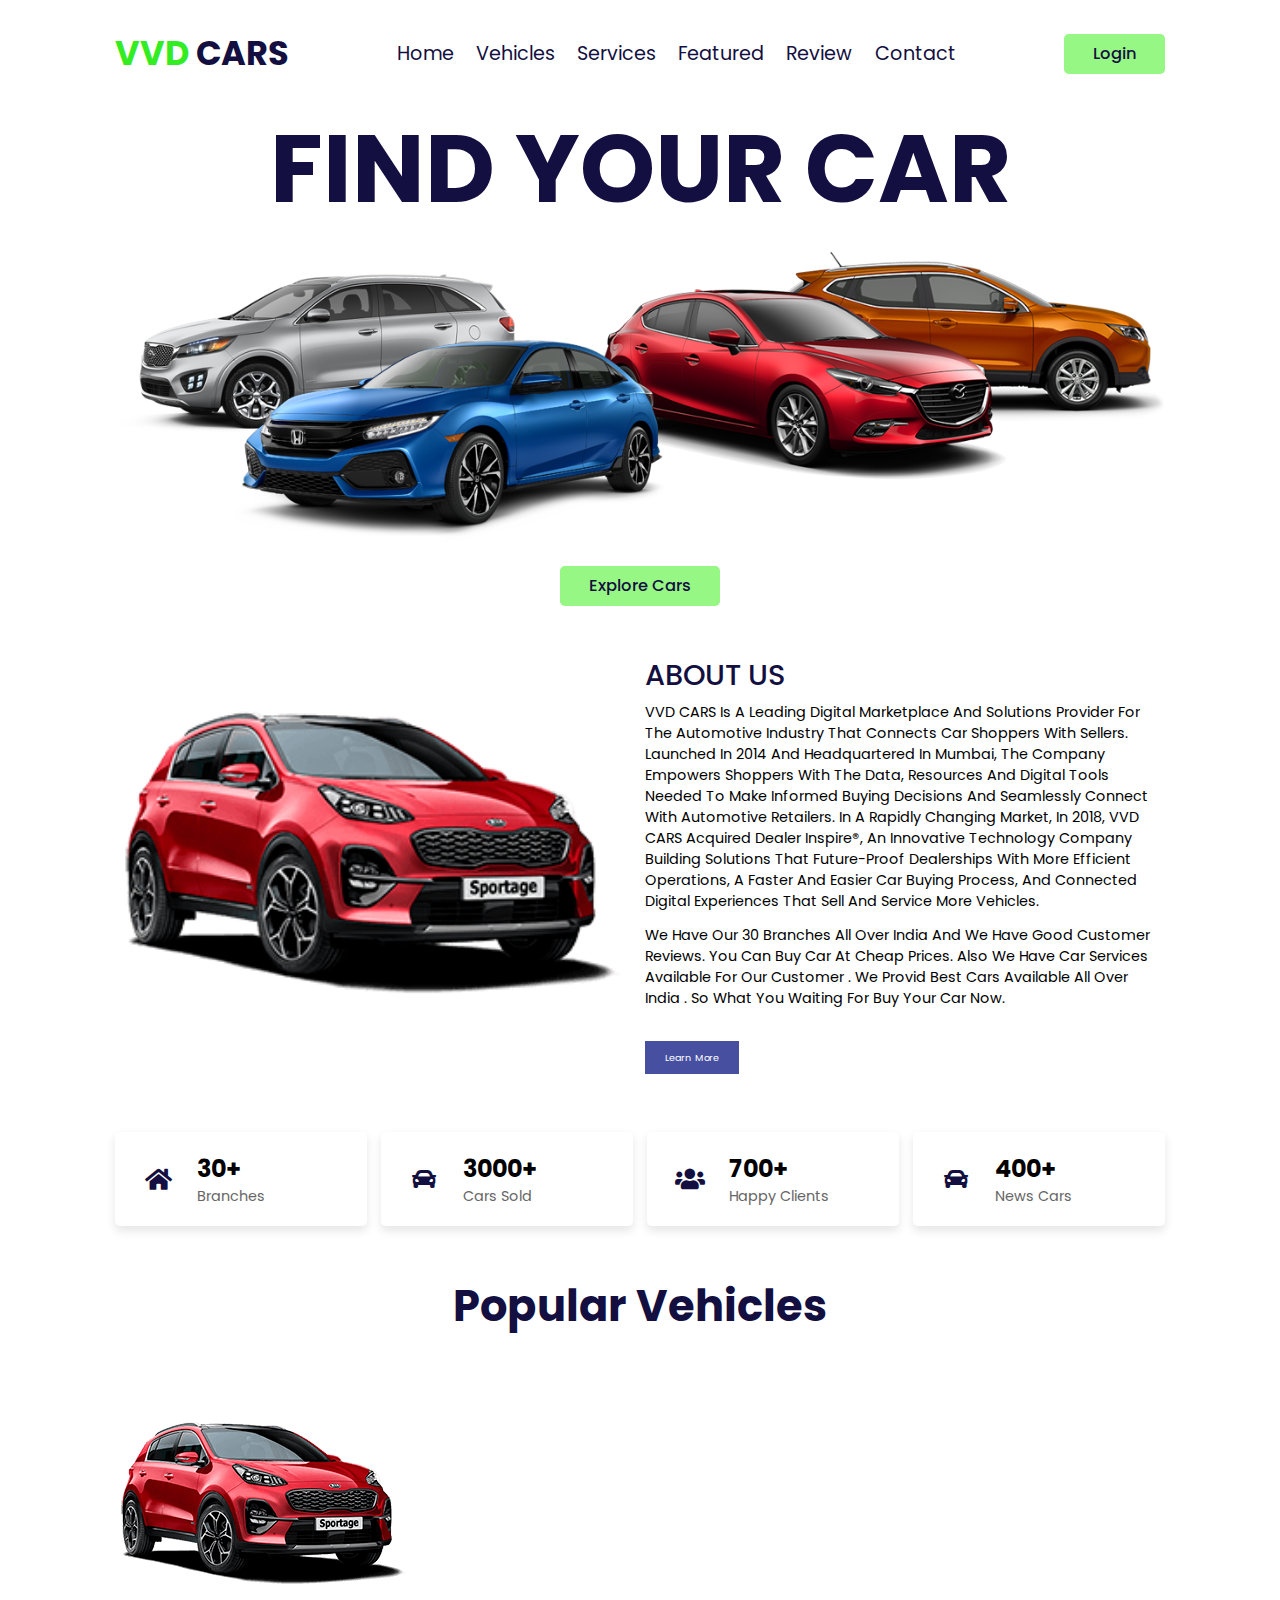
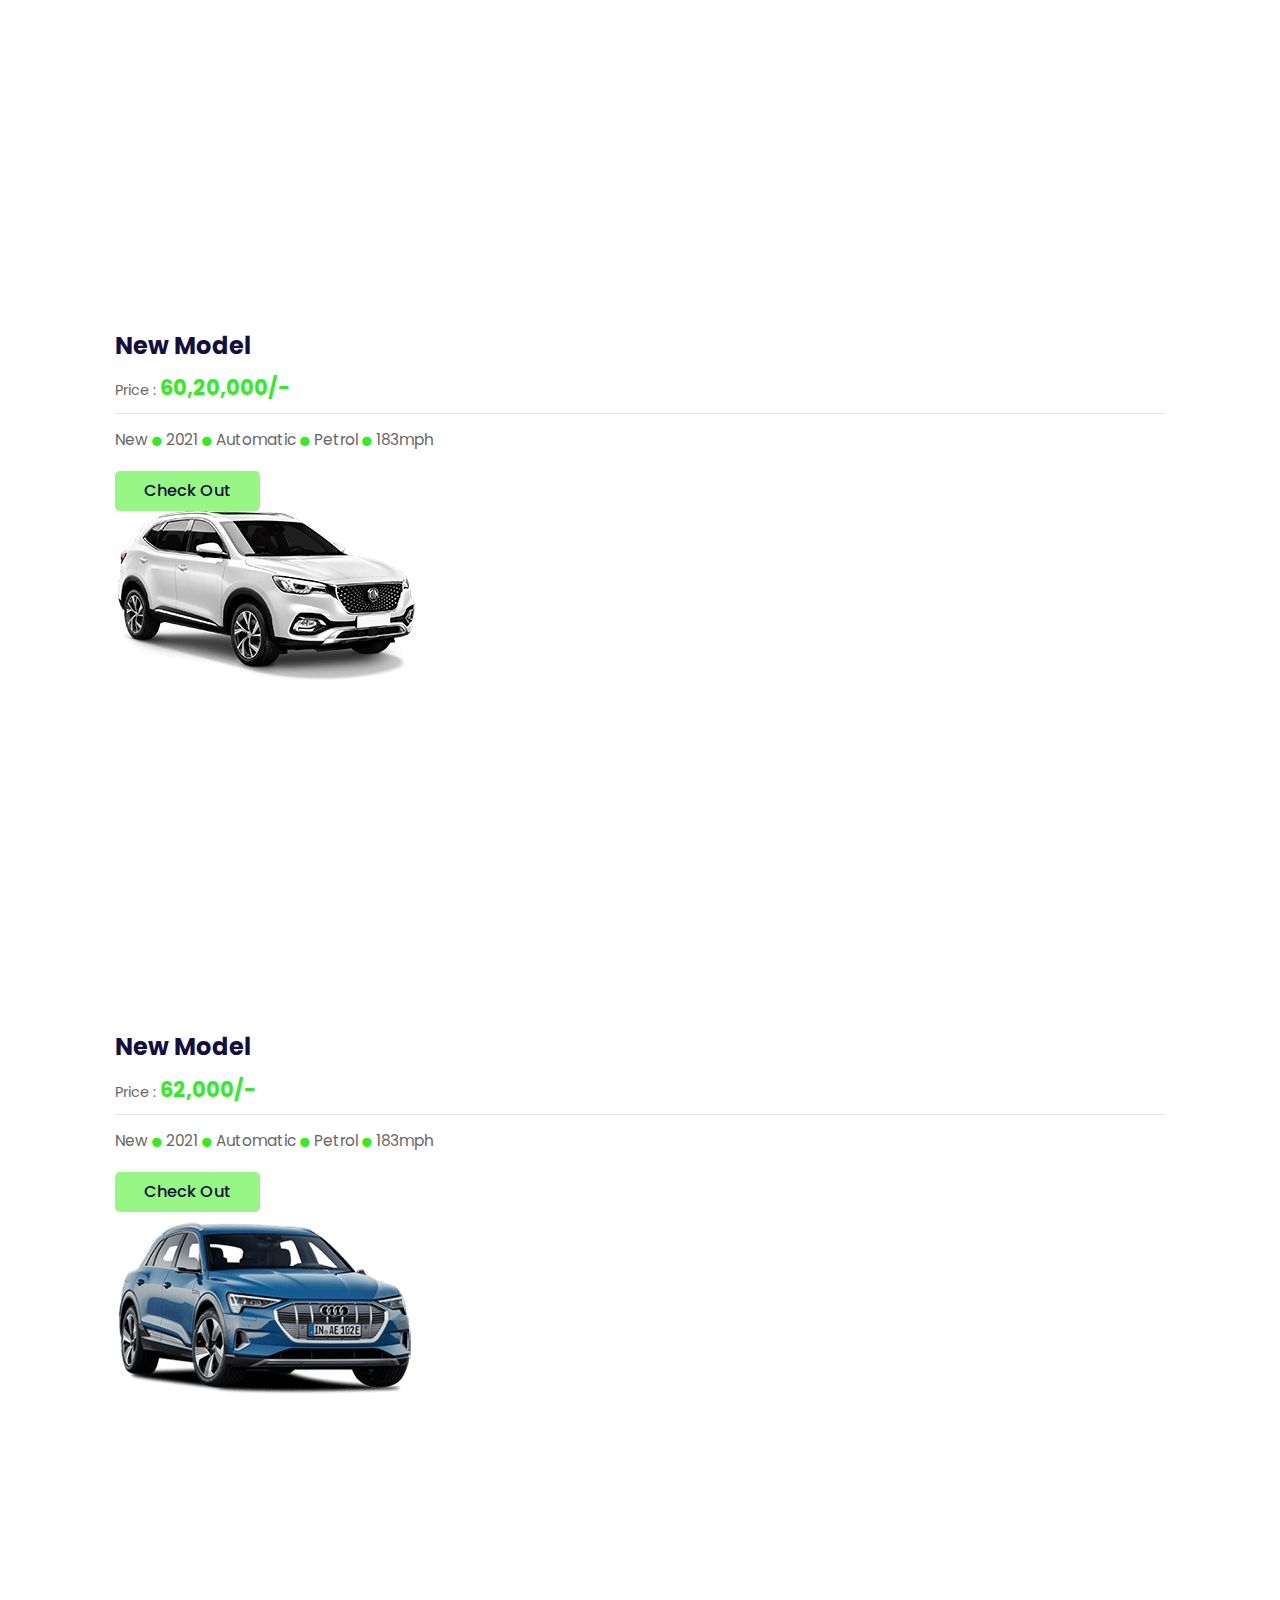
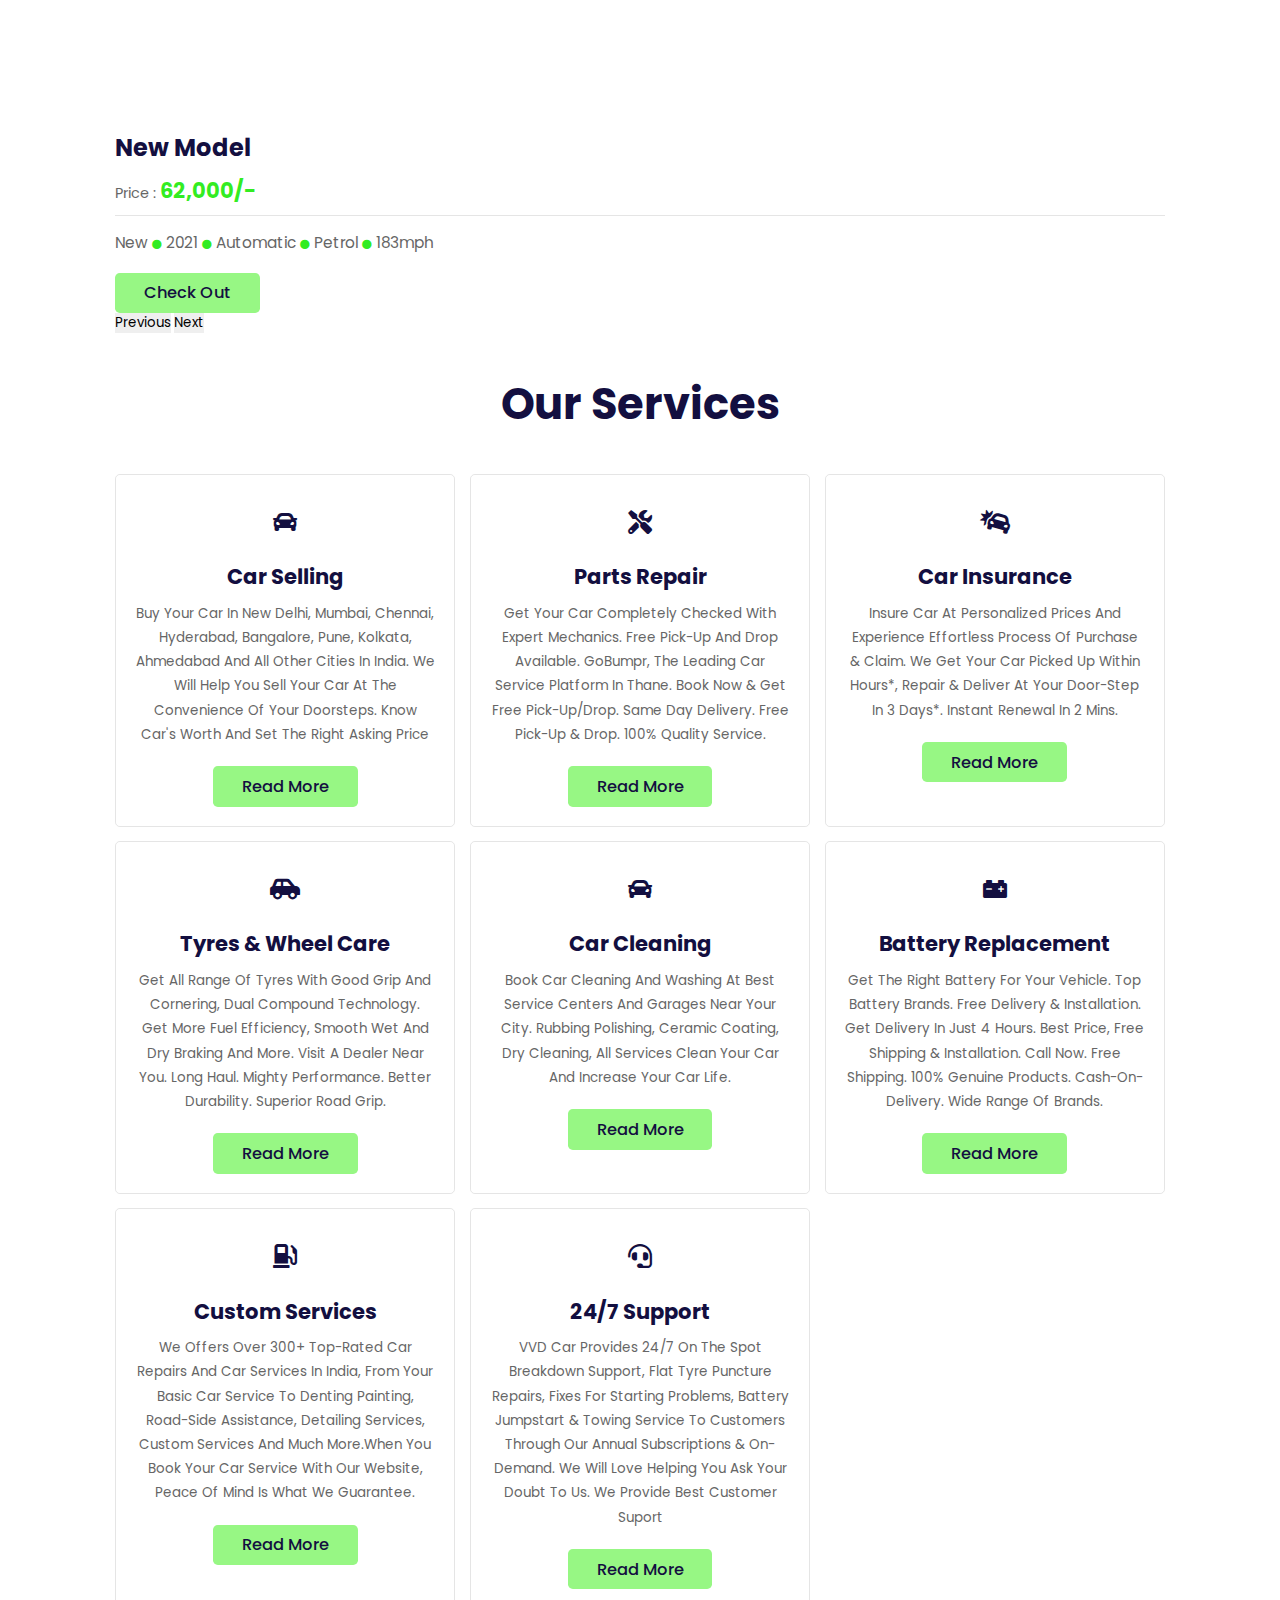
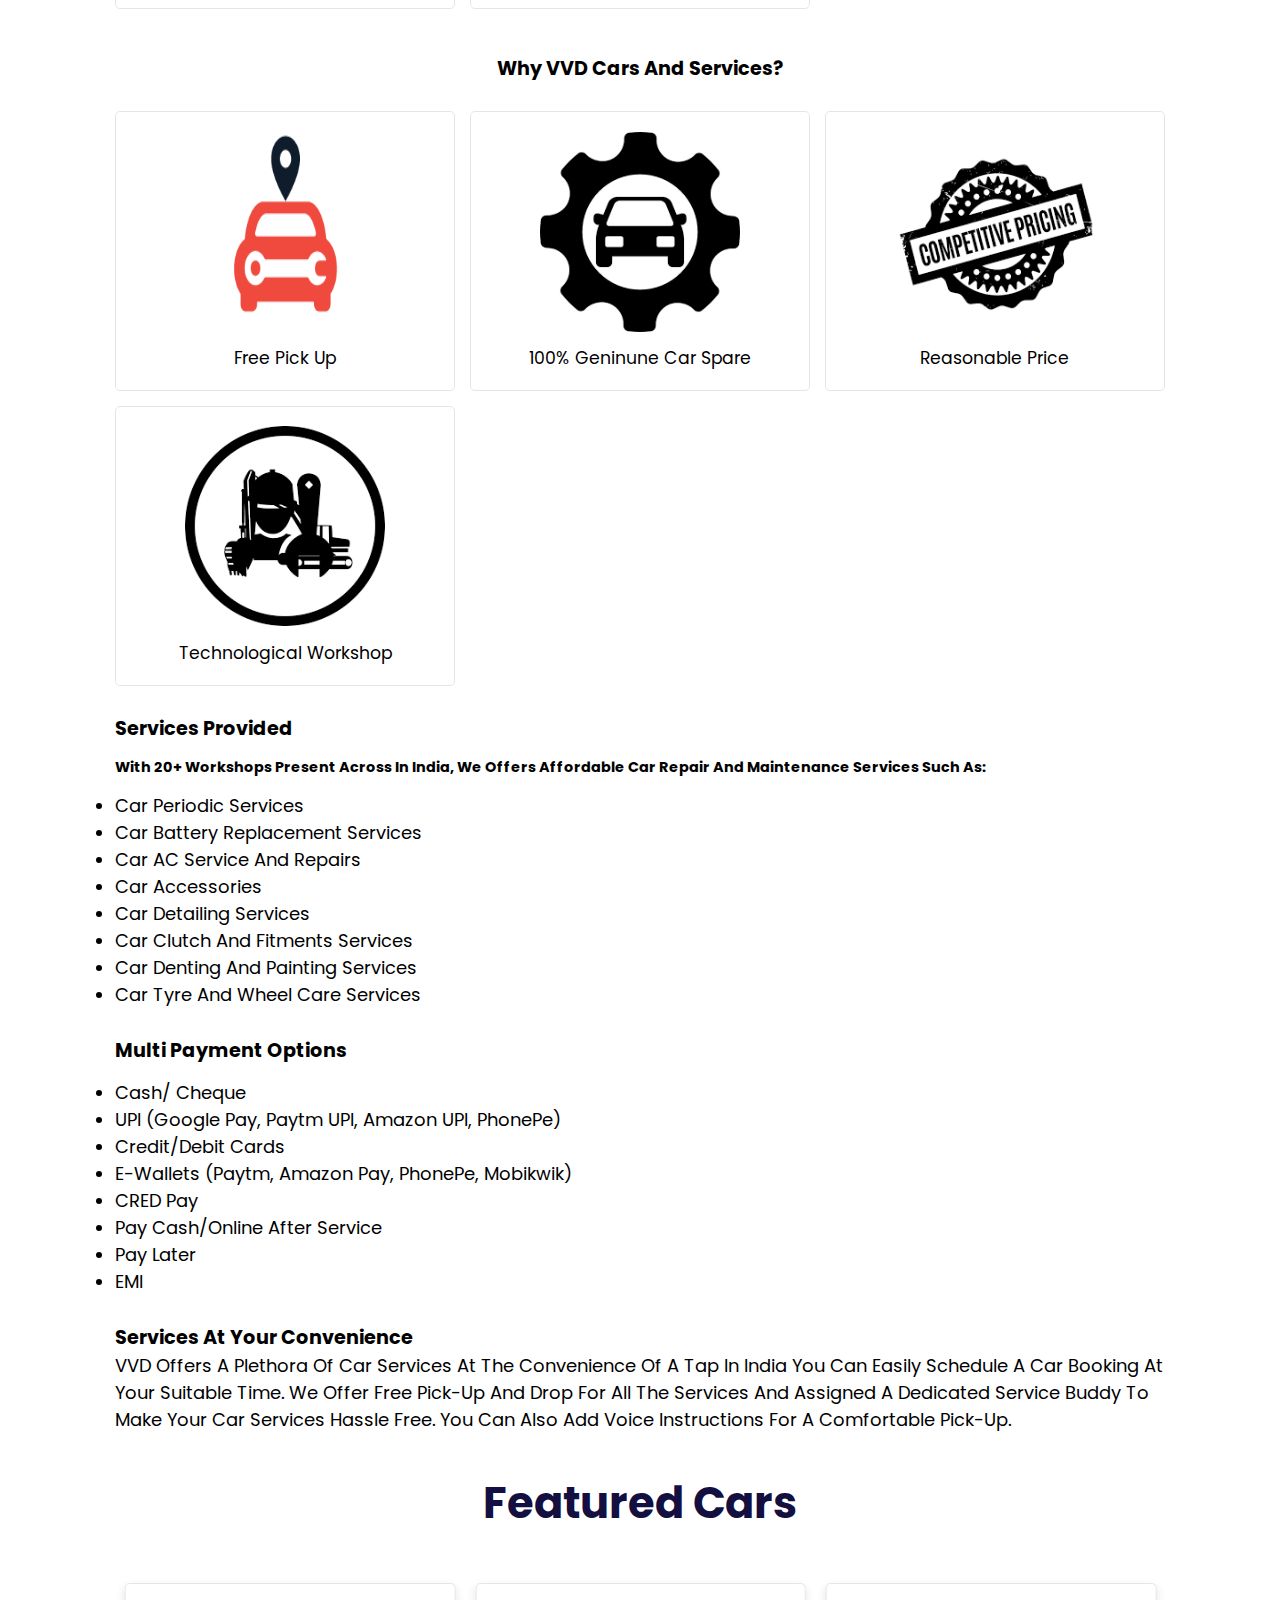
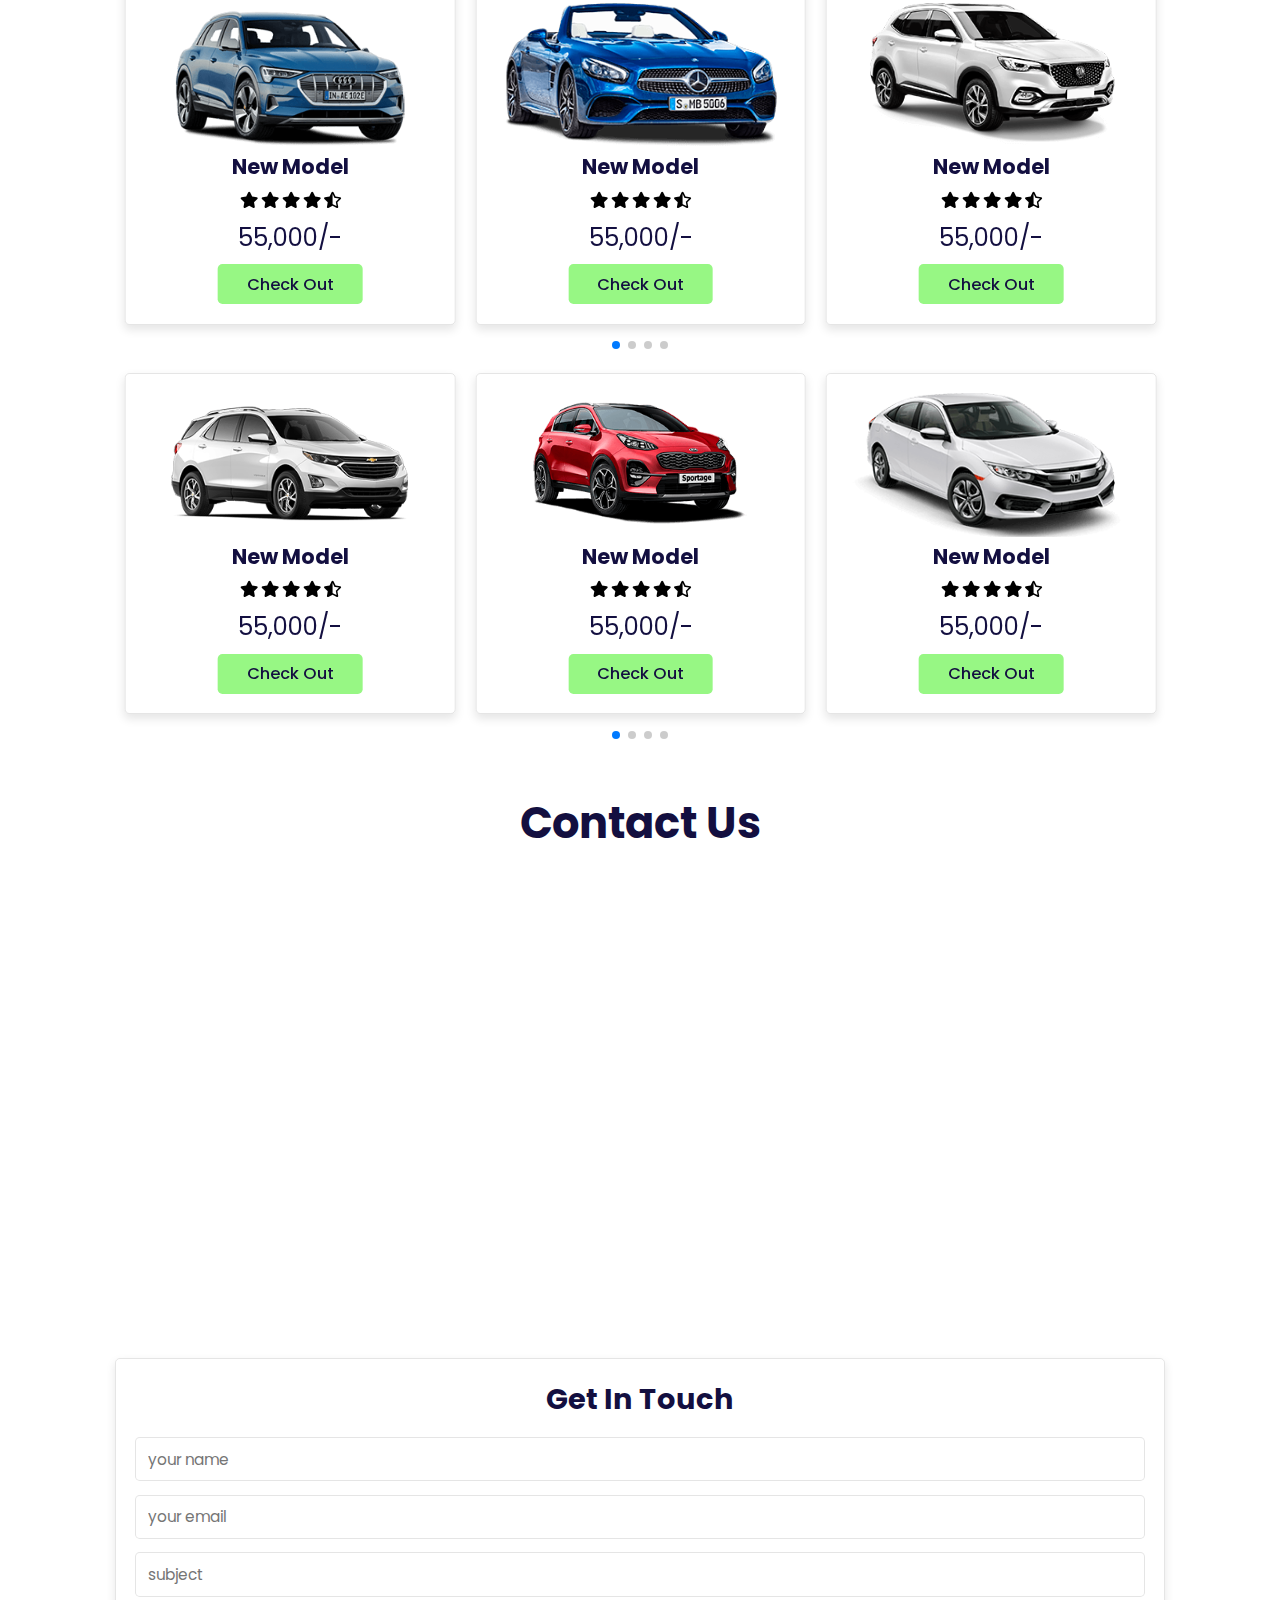
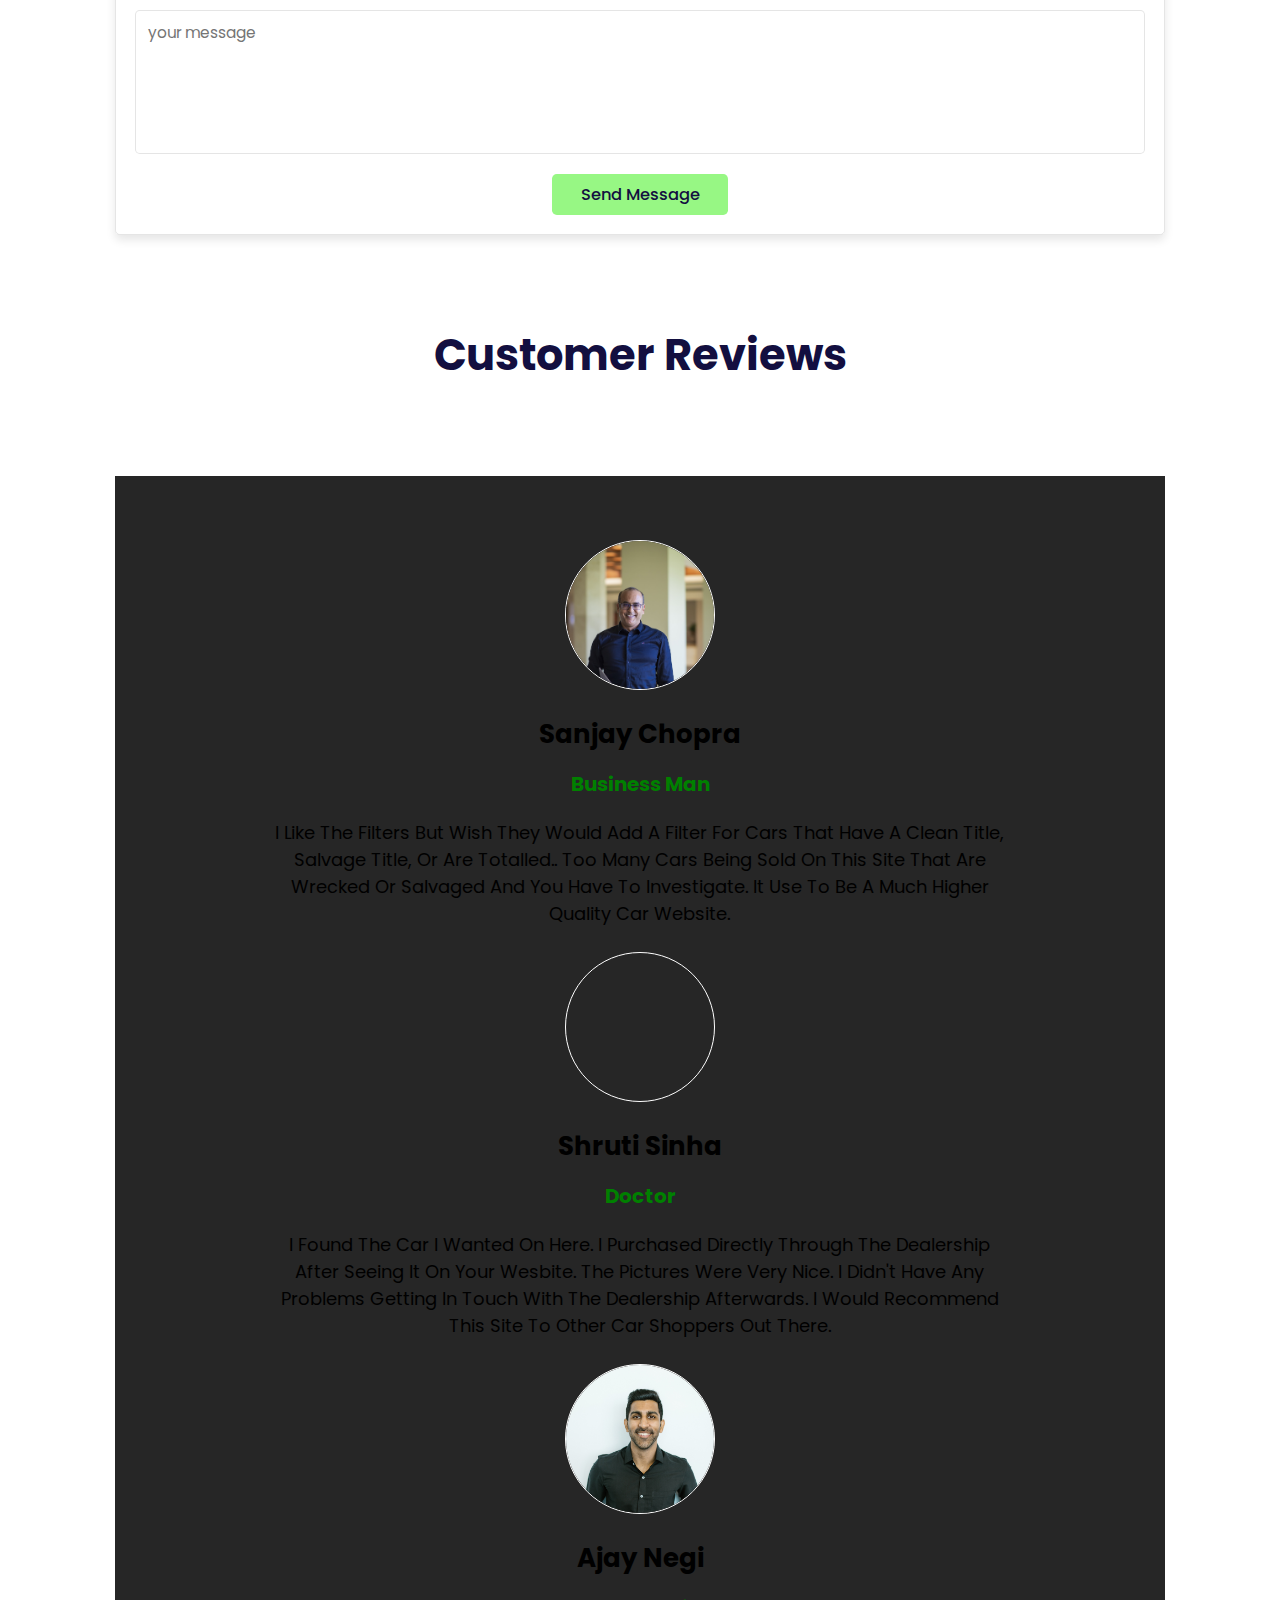
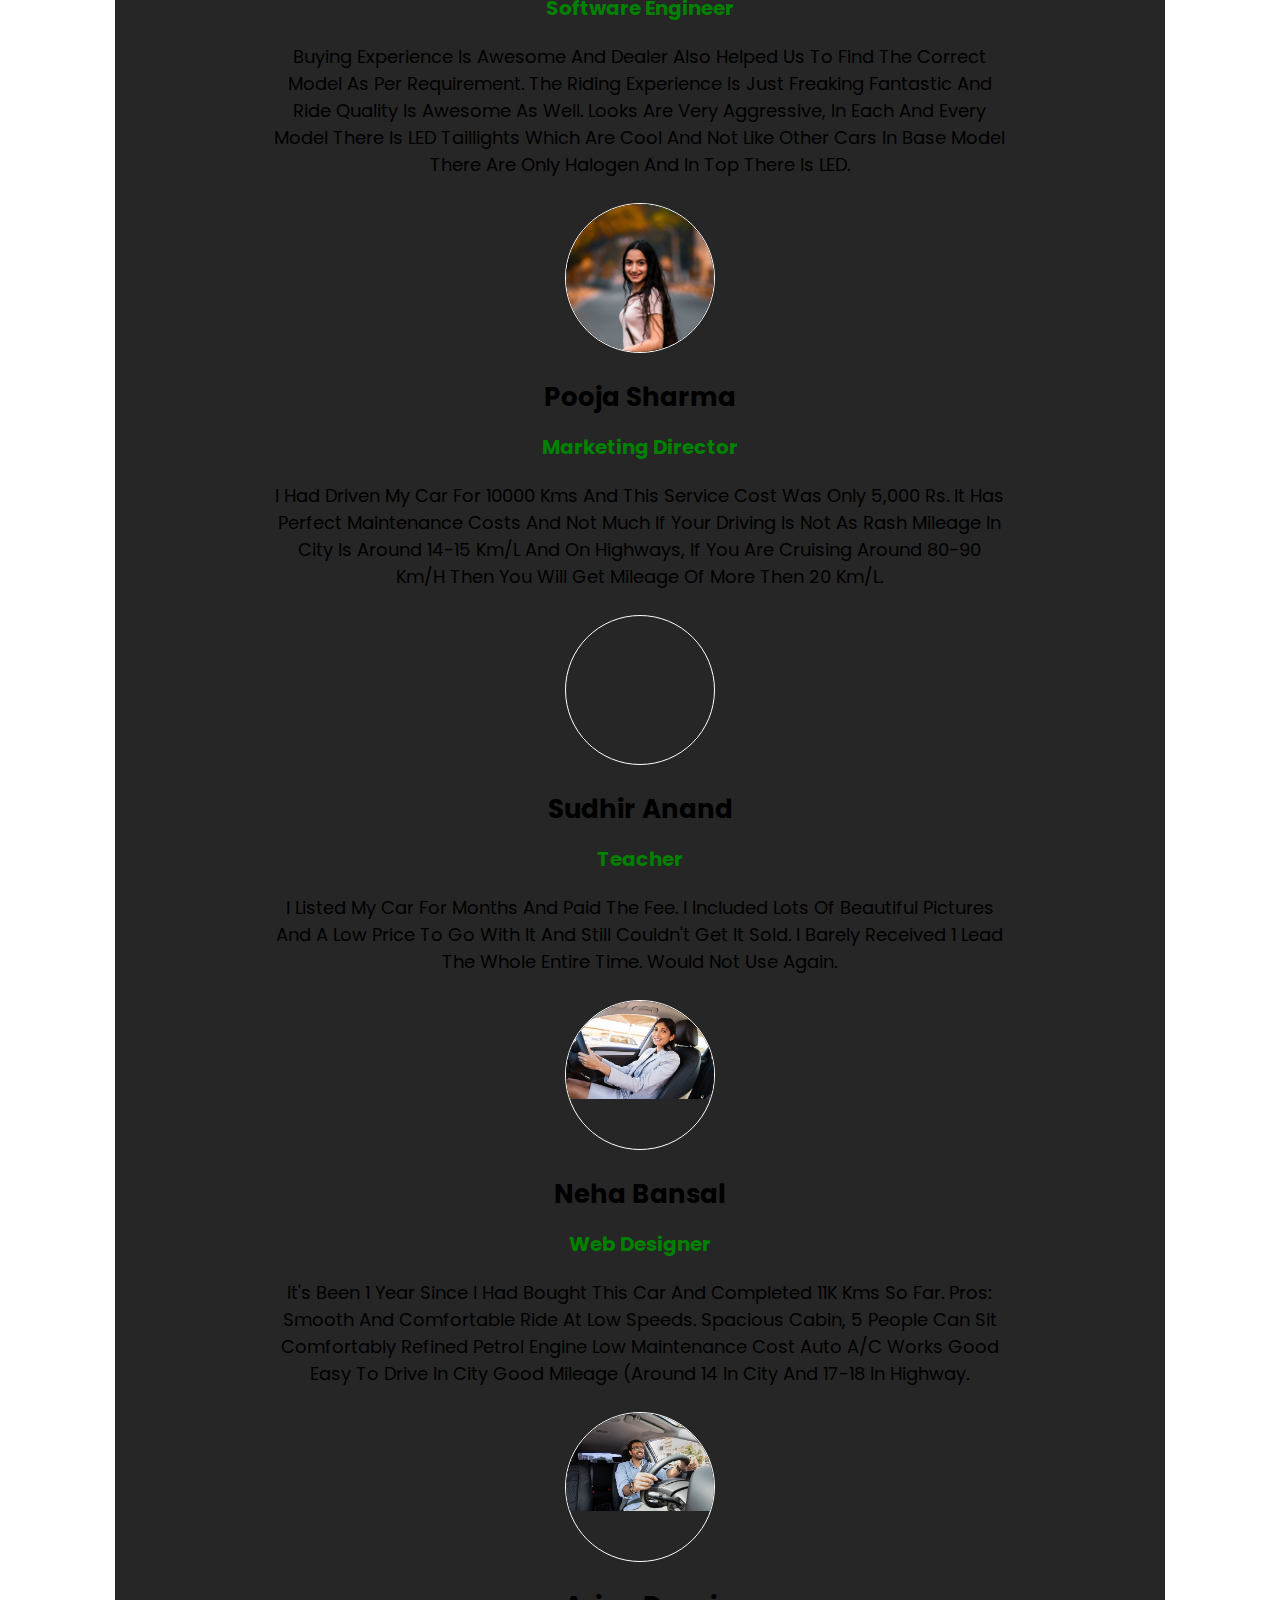
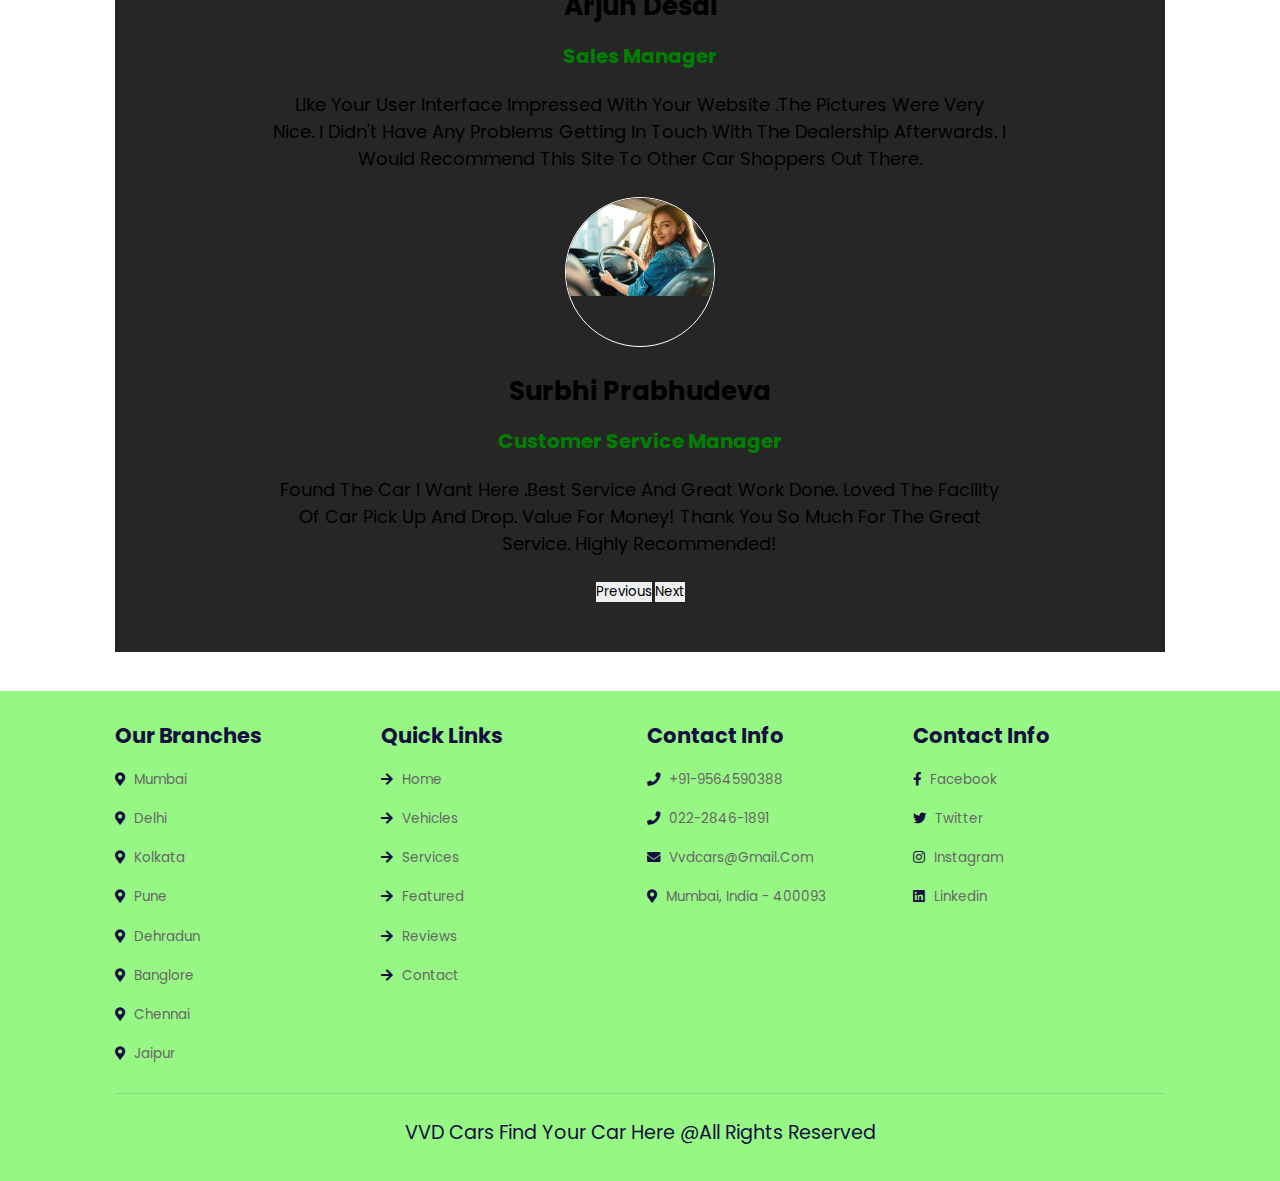
==== commit af788339: "Modified Service Section" ====
--- a/index.html
+++ b/index.html
@@ -42,12 +42,12 @@
             <input type="password" placeholder="password" class="box" />
             <p>forget your password <a href="#">click here</a></p>
             <input type="submit" value="login" class="btn" />
-            <p>or login with</p>
+            <p>or login/Sign Up with</p>
             <div class="buttons">
                 <a href="#" class="btn"> google </a>
                 <a href="#" class="btn"> facebook </a>
             </div>
-            <p>don't have an account <a href="#">create one</a></p>
+            <p>don't have an account <a href="#">create one now</a></p>
         </form>
     </div>
     <section class="home" id="home">
@@ -186,13 +186,13 @@
                         </div>
                     </div>
                 </div>
-                <button class="carousel-control-prev" type="button" data-bs-target="#carouselExampleCaptions"
-                    data-bs-slide="prev">
+                <button style="color: black;" class="carousel-control-prev" type="button"
+                    data-bs-target="#carouselExampleCaptions" data-bs-slide="prev">
                     <span class="carousel-control-prev-icon" aria-hidden="true"></span>
                     <span class="visually-hidden">Previous</span>
                 </button>
-                <button class="carousel-control-next" type="button" data-bs-target="#carouselExampleCaptions"
-                    data-bs-slide="next">
+                <button style="color: black;" class="carousel-control-next" type="button"
+                    data-bs-target="#carouselExampleCaptions" data-bs-slide="next">
                     <span class="carousel-control-next-icon" aria-hidden="true"></span>
                     <span class="visually-hidden">Next</span>
                 </button>
@@ -291,6 +291,103 @@
                 <a href="#" class="btn"> read more</a>
             </div>
         </div>
+        <div class="facilites">
+            <h1 style="margin-top: 45px; text-align: center;">Why VVD cars and Services?</h1>
+            <br>
+            <br>
+            <div class="box-container">
+                <div class="box">
+                    <div>
+
+                        <img src="./image/facilities1.png" alt="">
+                    </div>
+                <span class="likh">Free Pick up</span>
+                </div>
+                <div class="box">
+                    <div>   <img src="./image/facilities2.png" alt=""></div>
+                 
+                    <span class="likh">100% geninune car spare</span>
+                </div>
+                <div class="box">
+                    <div>
+
+                        <img src="./image/facilities4.png" alt="">
+                    </div>
+                    <span class="likh">Reasonable price</span>
+                </div>
+                <div class="box">
+                    <div>
+
+                        <img src="./image/facilities3.png" alt="">
+                    </div>
+                    <span class="likh">Technological Workshop</span>
+                </div>
+            </div>
+           
+
+            <br>
+            <br>
+            <dl>
+                <h1>Services provided</h1>
+                <br>
+                <ul>
+                    <h2>With 20+ workshops present across in India, We offers affordable car repair and
+                        maintenance services such as:</h2>
+                    <br>
+                    <div >
+                        <li>Car Periodic Services</li>
+                        <li>Car Battery Replacement Services</li>
+                        <li>Car AC Service and Repairs</li>
+                        <li>Car Accessories</li>
+                    </div>
+                    <div  >
+                        <li>Car Detailing Services</li>
+                        <li>Car Clutch and Fitments Services</li>
+                        <li>Car Denting and Painting Services</li>
+                        <li>Car Tyre and Wheel care Services</li>
+                    </div>
+
+                </ul>
+
+            </dl>
+            <br>
+            <br>
+            <dl>
+                <h1>Multi Payment options</h1>
+                <br>
+                <ul>
+                    <div >
+                        <li>Cash/ Cheque</li>
+                        <li>UPI (Google Pay, Paytm UPI, Amazon UPI, PhonePe)</li>
+                        <li>Credit/Debit Cards</li>
+                        <li>E-Wallets (Paytm, Amazon Pay, PhonePe, Mobikwik)</li>
+
+                    </div>
+                    <div >
+                        <li>CRED Pay</li>
+                        <li>Pay Cash/Online After Service</li>
+                        <li>Pay Later</li>
+                        <li>EMI</li>
+                    </div>
+
+                </ul>
+
+            </dl>
+            <br> <br>
+            <h1>Services At Your Convenience</h1>
+            <p style="font-size: large;">VVD offers a plethora of car services at the convenience of a tap in india You
+                can easily
+                schedule a car booking at your suitable time. We offer Free Pick-up and Drop for all the services and
+                assigned a dedicated Service Buddy to make your car services hassle free. You can also add voice
+                instructions for a comfortable pick-up.
+            </p>
+
+
+
+        </div>
+    </section>
+
+
     </section>
     <section class="featured" id="featured">
 
@@ -311,7 +408,7 @@
                             <i class="fas fa-star"></i>
                             <i class="fas fa-star-half-alt"></i>
                         </div>
-                        <div class="price">$55,000/-</div>
+                        <div class="price"> 55,000/-</div>
                         <a href="#" class="btn">check out</a>
                     </div>
                 </div>
@@ -327,7 +424,7 @@
                             <i class="fas fa-star"></i>
                             <i class="fas fa-star-half-alt"></i>
                         </div>
-                        <div class="price">$55,000/-</div>
+                        <div class="price"> 55,000/-</div>
                         <a href="#" class="btn">check out</a>
                     </div>
                 </div>
@@ -343,7 +440,7 @@
                             <i class="fas fa-star"></i>
                             <i class="fas fa-star-half-alt"></i>
                         </div>
-                        <div class="price">$55,000/-</div>
+                        <div class="price"> 55,000/-</div>
                         <a href="#" class="btn">check out</a>
                     </div>
                 </div>
@@ -359,7 +456,7 @@
                             <i class="fas fa-star"></i>
                             <i class="fas fa-star-half-alt"></i>
                         </div>
-                        <div class="price">$55,000/-</div>
+                        <div class="price"> 55,000/-</div>
                         <a href="#" class="btn">check out</a>
                     </div>
                 </div>
@@ -385,7 +482,7 @@
                             <i class="fas fa-star"></i>
                             <i class="fas fa-star-half-alt"></i>
                         </div>
-                        <div class="price">$55,000/-</div>
+                        <div class="price"> 55,000/-</div>
                         <a href="#" class="btn">check out</a>
                     </div>
                 </div>
@@ -401,7 +498,7 @@
                             <i class="fas fa-star"></i>
                             <i class="fas fa-star-half-alt"></i>
                         </div>
-                        <div class="price">$55,000/-</div>
+                        <div class="price"> 55,000/-</div>
                         <a href="#" class="btn">check out</a>
                     </div>
                 </div>
@@ -417,7 +514,7 @@
                             <i class="fas fa-star"></i>
                             <i class="fas fa-star-half-alt"></i>
                         </div>
-                        <div class="price">$55,000/-</div>
+                        <div class="price"> 55,000/-</div>
                         <a href="#" class="btn">check out</a>
                     </div>
                 </div>
@@ -433,7 +530,7 @@
                             <i class="fas fa-star"></i>
                             <i class="fas fa-star-half-alt"></i>
                         </div>
-                        <div class="price">$55,000/-</div>
+                        <div class="price"> 55,000/-</div>
                         <a href="#" class="btn">check out</a>
                     </div>
                 </div>
--- a/css/style.css
+++ b/css/style.css
@@ -267,18 +267,10 @@
 }
 
 .icons-container .icons:hover{
-    background:var(--black);
-}
-
-
-
-.icons-container .icons:hover .content h3{
-    color:#fff;
-}
-
-.icons-container .icons:hover .content p{
-    color:#eee;
-}
+    padding: 10px;
+    margin: 15px;
+}
+
 .heading{
     text-align:center ;
     padding-bottom: 4rem;
@@ -290,15 +282,22 @@
     position: relative;
     z-index: 0;
 }
-
 .car-image{
-    width: 700px;
-    height: 660px;
+    width: 600px;
+    height: 500px;
     overflow: hidden;
     opacity: 1;
-    margin: auto;
-}
-
+    margin: 0;
+    display: inline-block;
+    /* border: 1px solid red; */
+}
+
+.newvehicles .carousel-caption{
+    display: inline;
+    margin-left: 600px;
+    height: 400px;
+    /* border: 1px solid red; */
+}
 .newvehicles .carousel-caption h3{
     font-size: 2.5rem;
     color:var(--black);
@@ -340,7 +339,7 @@
 .services .box-container .box{
     padding:2rem;
     border-radius: .5rem;
-    box-shadow: var(--box-shadow);
+    /* box-shadow: var(--box-shadow); */
     border:var(--border);
     text-align: center;
 }
@@ -368,27 +367,33 @@
 }
 
 .services .box-container .box:hover{
-    background: var(--black);
-}
-
-.services .box-container .box:hover i{
-    background: var(--green);
-}
-
-.services .box-container .box:hover h3{
-    color:#fff;
-}
-
-.services .box-container .box:hover p{
-    color:#fff;
-}
-/* .contact .heading{
-    font-size: 3rem;
-    align-items: center;
-    text-align: center;
-    margin-bottom: 20px;
-} */
-
+  padding: 30px;
+}
+
+
+
+
+.services .facilites .box-container .box:hover{
+    padding: 35px;
+    margin: 0px;
+    font-size: 1.5rem;
+}
+.services .facilites .box-container .box img{
+    height:200px;
+    width:200px;
+    font-size: 2.5rem;
+    margin-bottom: 1rem;
+    color:var(--black);
+}
+.services .facilites .box-container span{
+    font-size: 1.8rem;
+    margin-top: 10px;
+    
+    text-align: center;
+}
+.facilites li{
+    font-size: large;
+}
 .featured .featured-slider{
     padding:1rem;
     padding-bottom: 4rem;
@@ -568,7 +573,12 @@
     margin-bottom: 10px;
 }
 
-
+@media (max-width:1200px){
+    .facilites .lists{
+        display: block;
+        margin-left: px;
+    }
+}
 
 @media (max-width:991px){
 
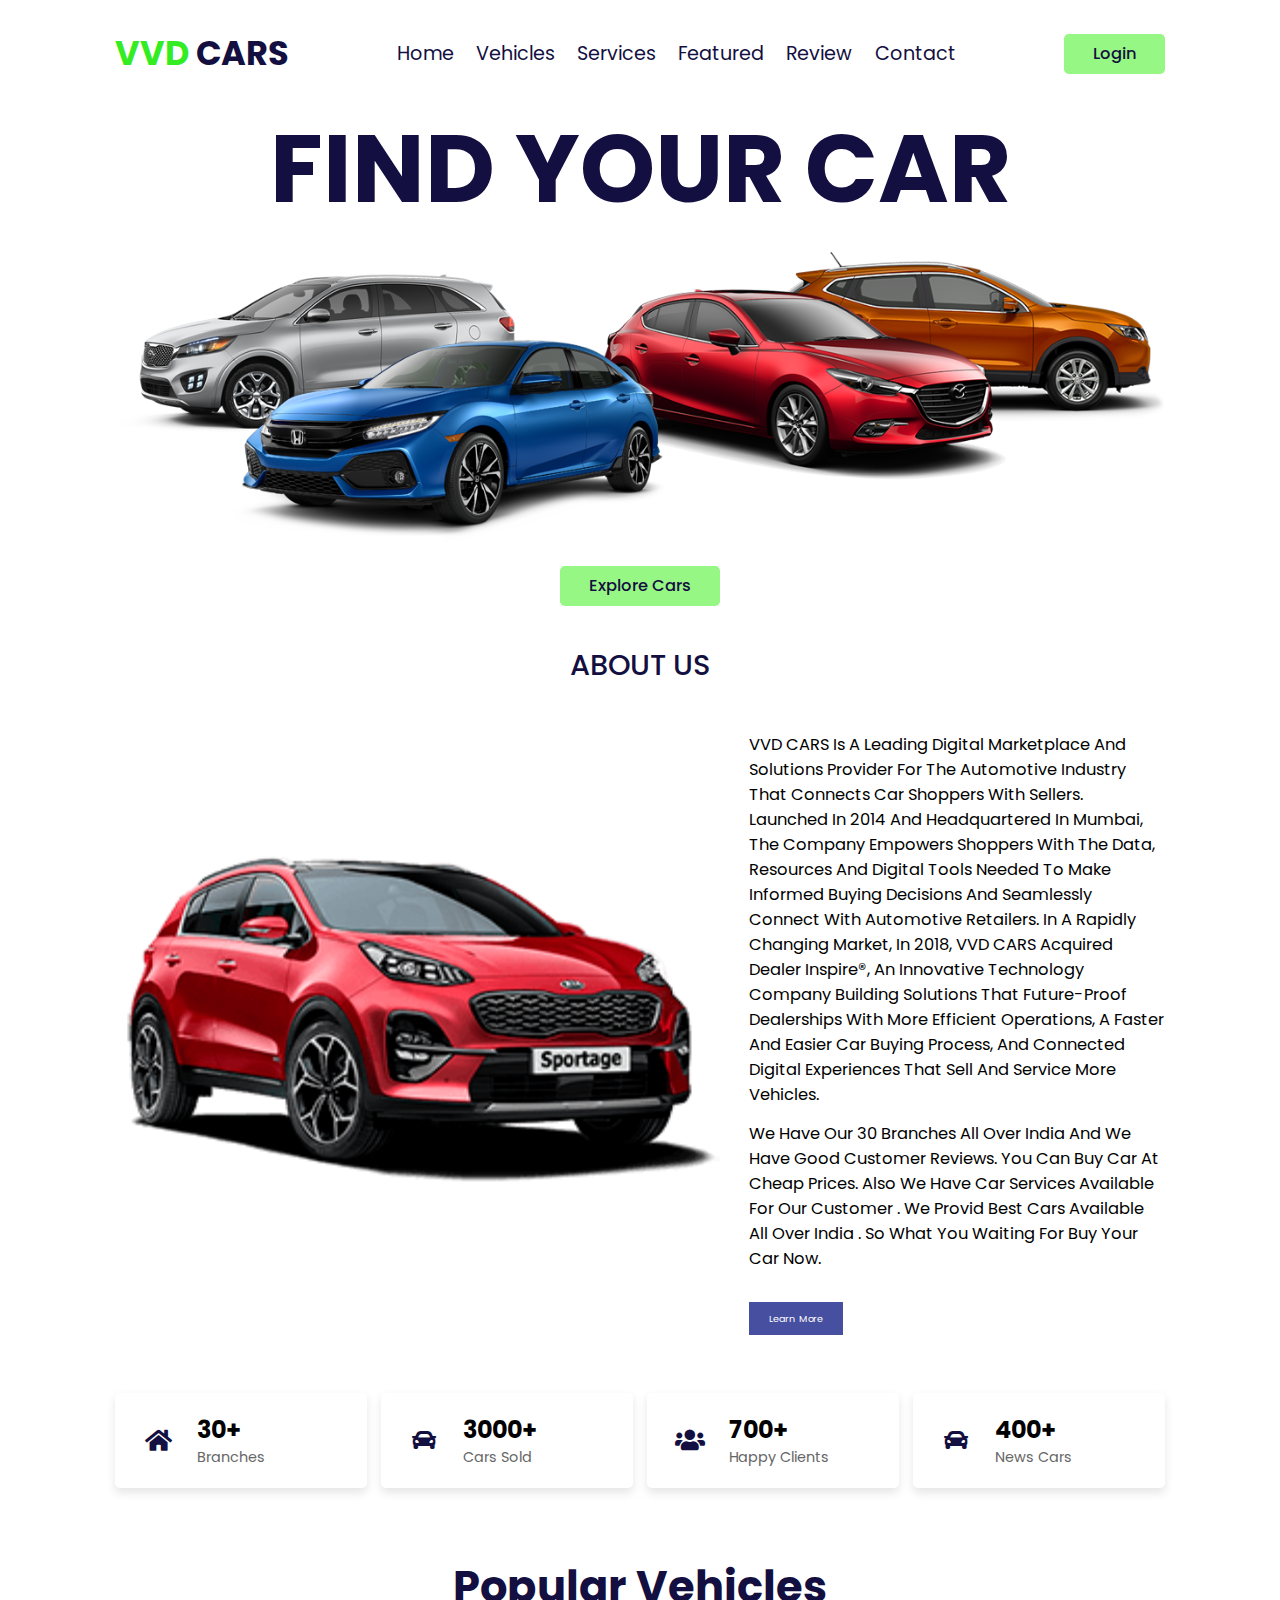
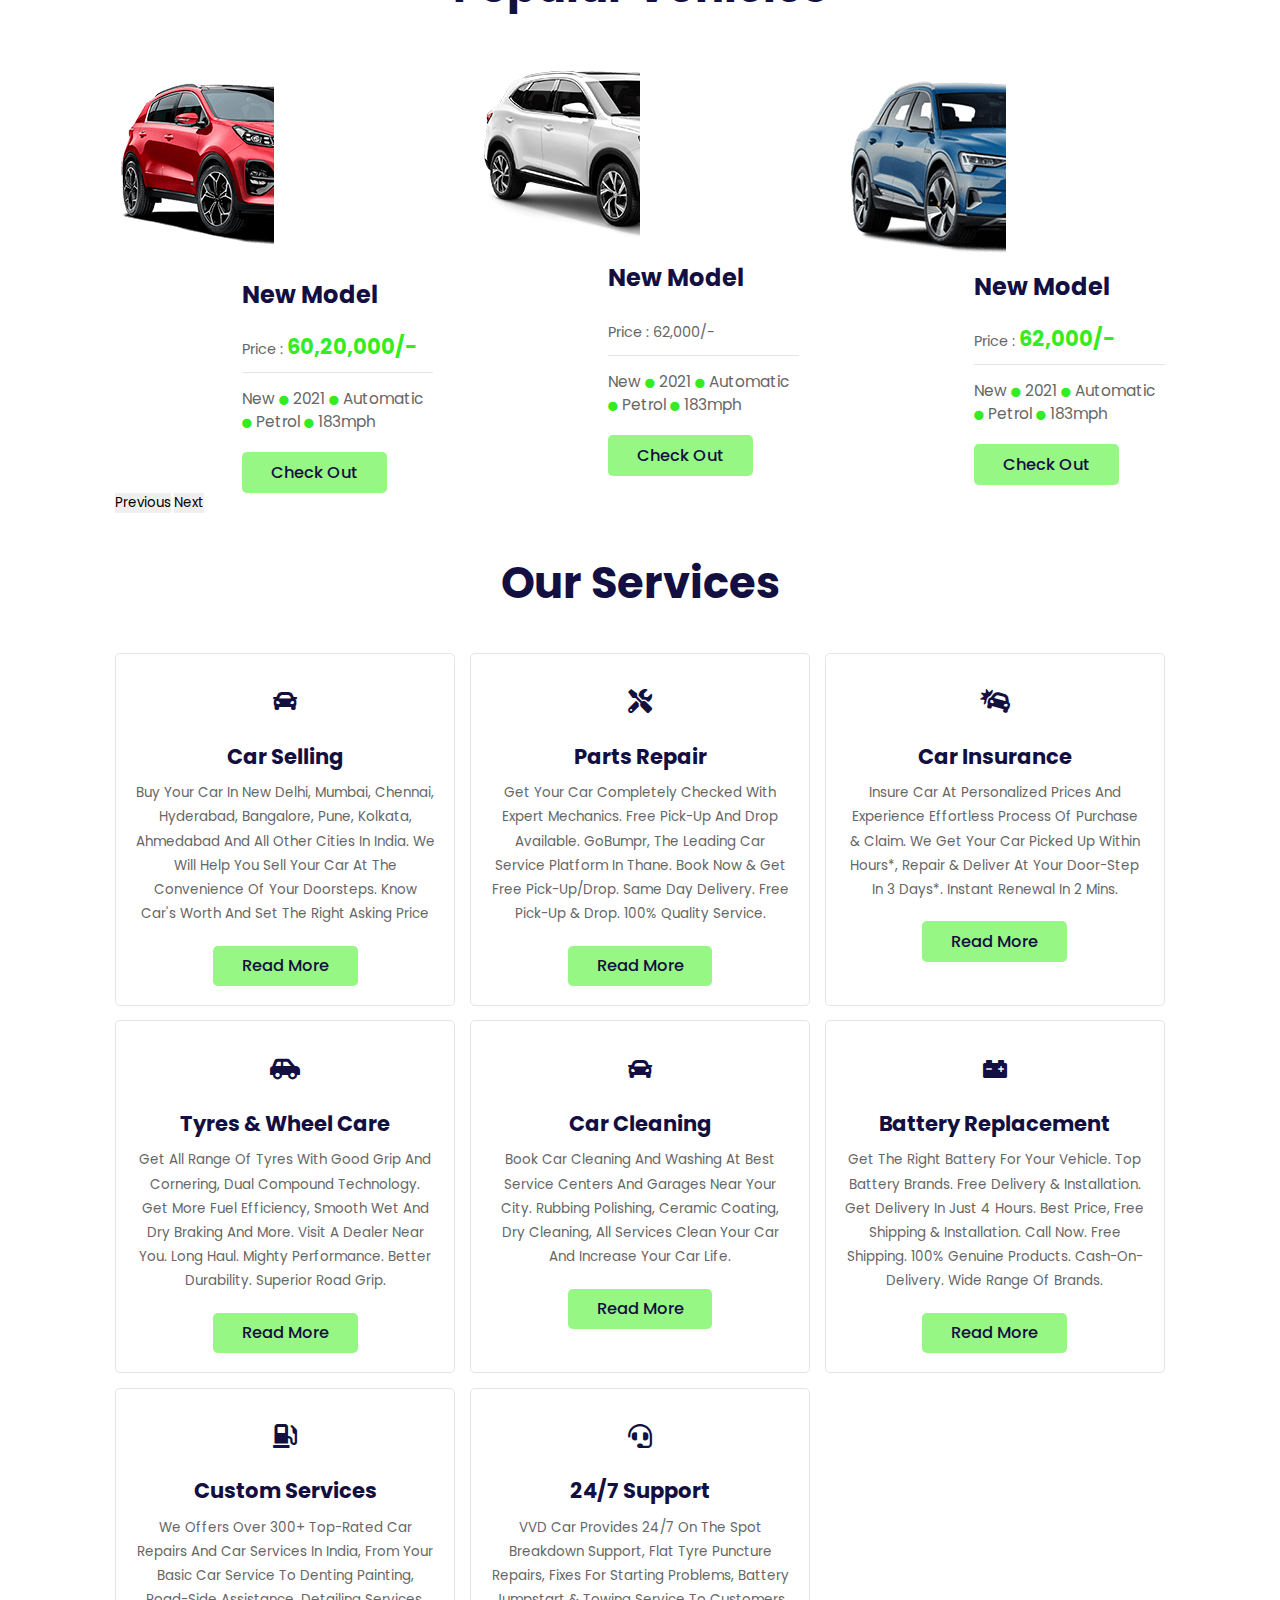
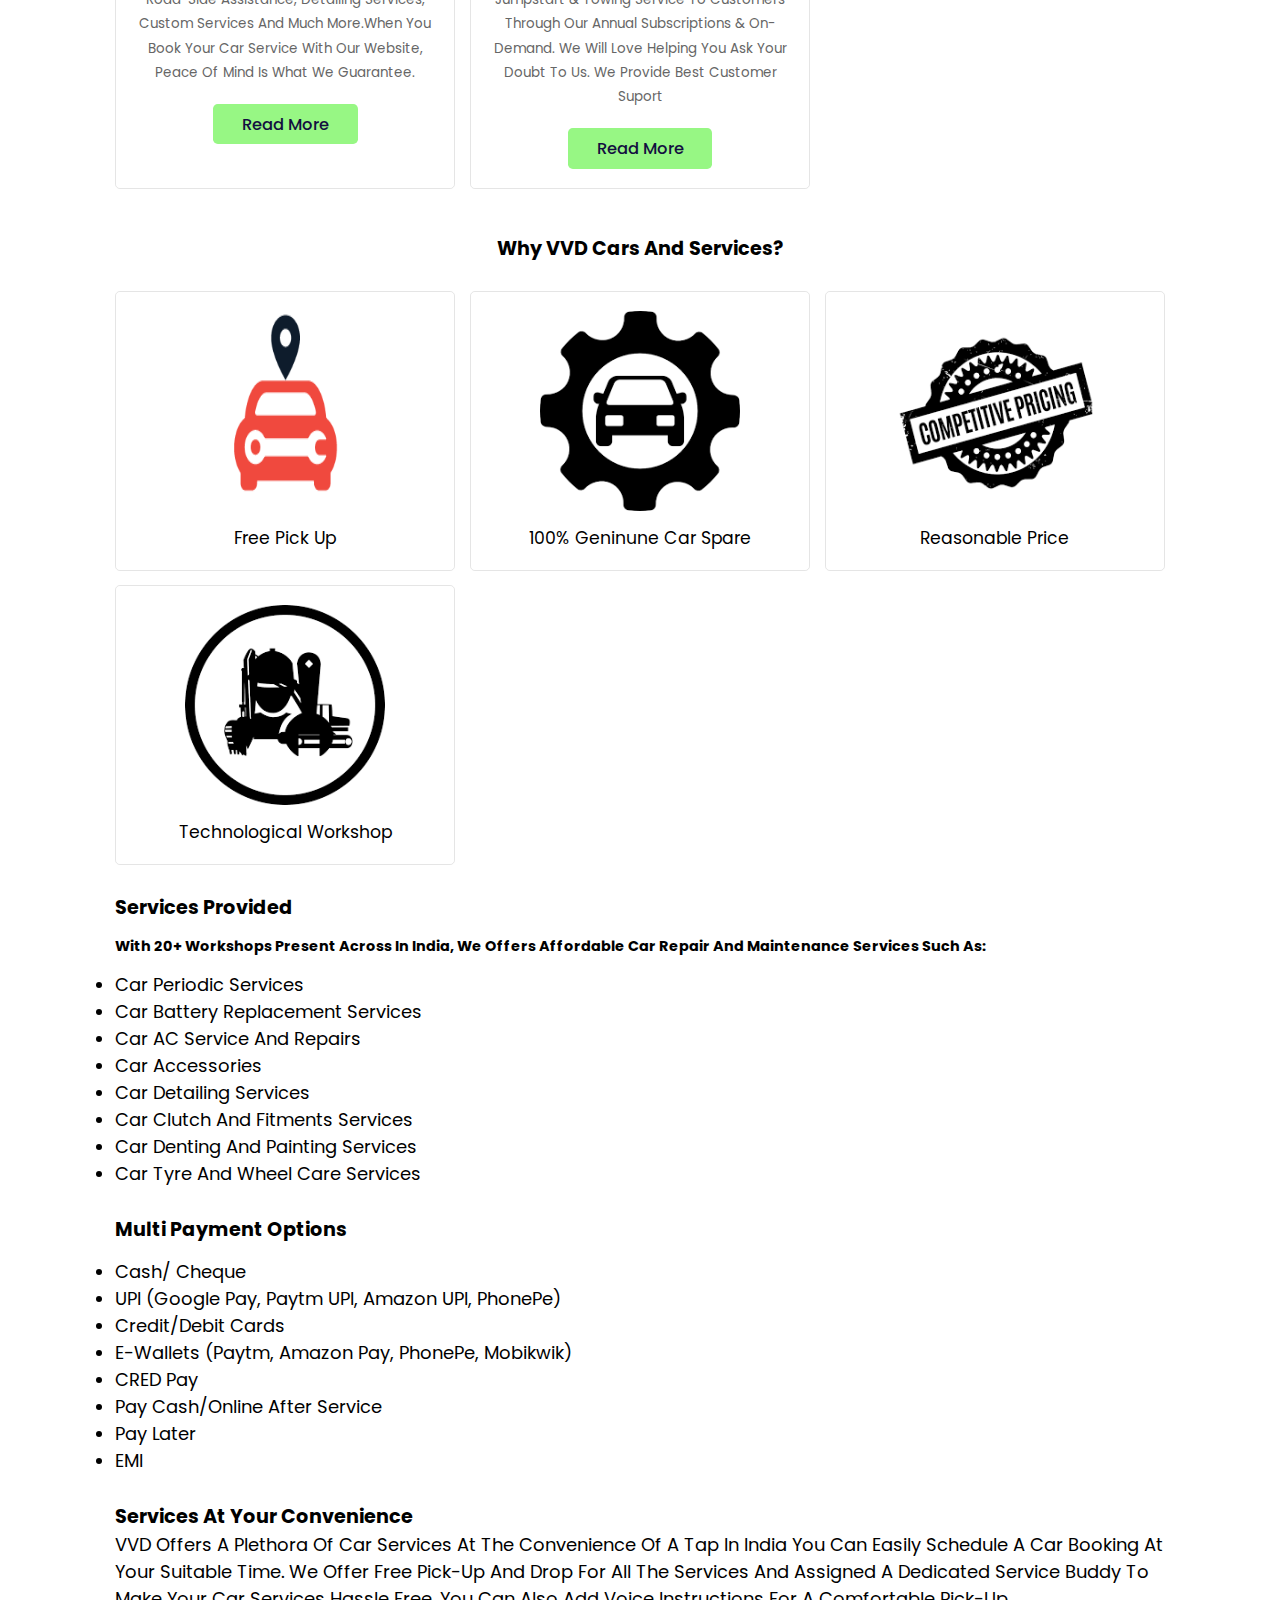
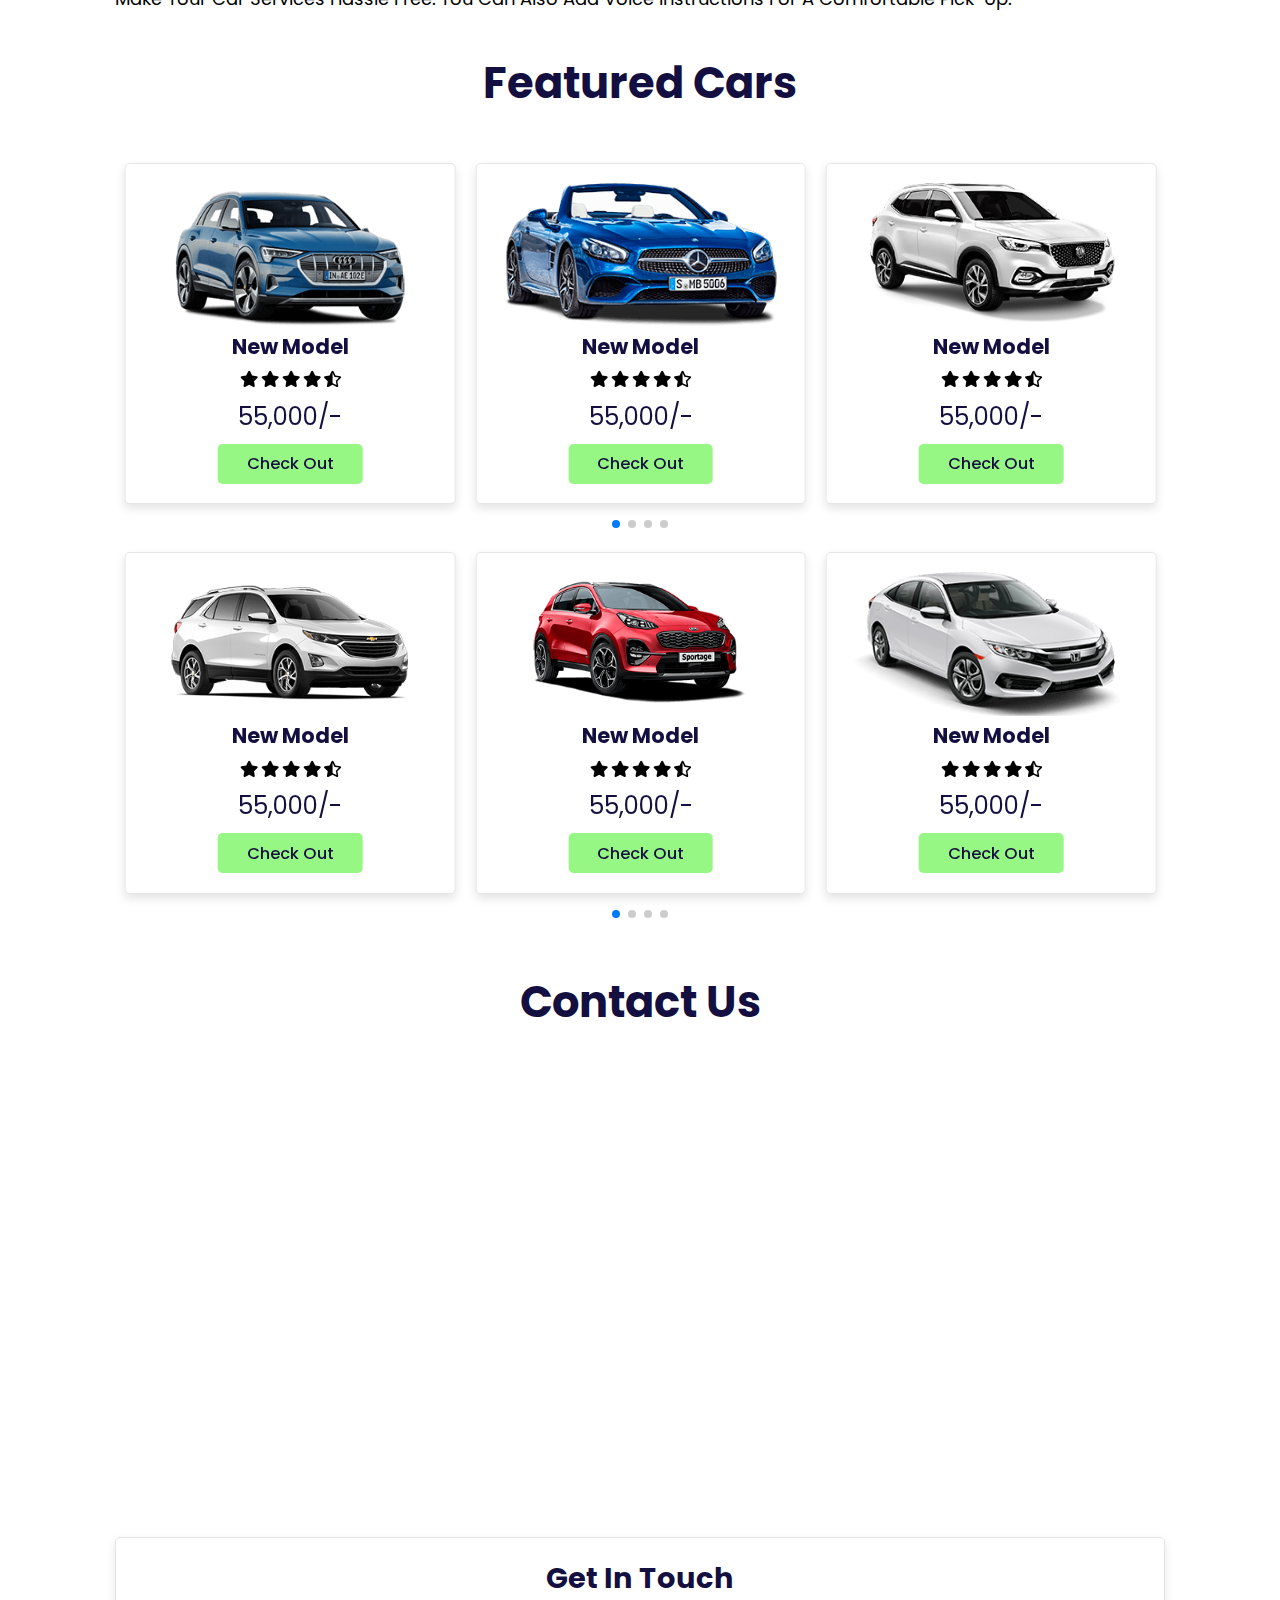
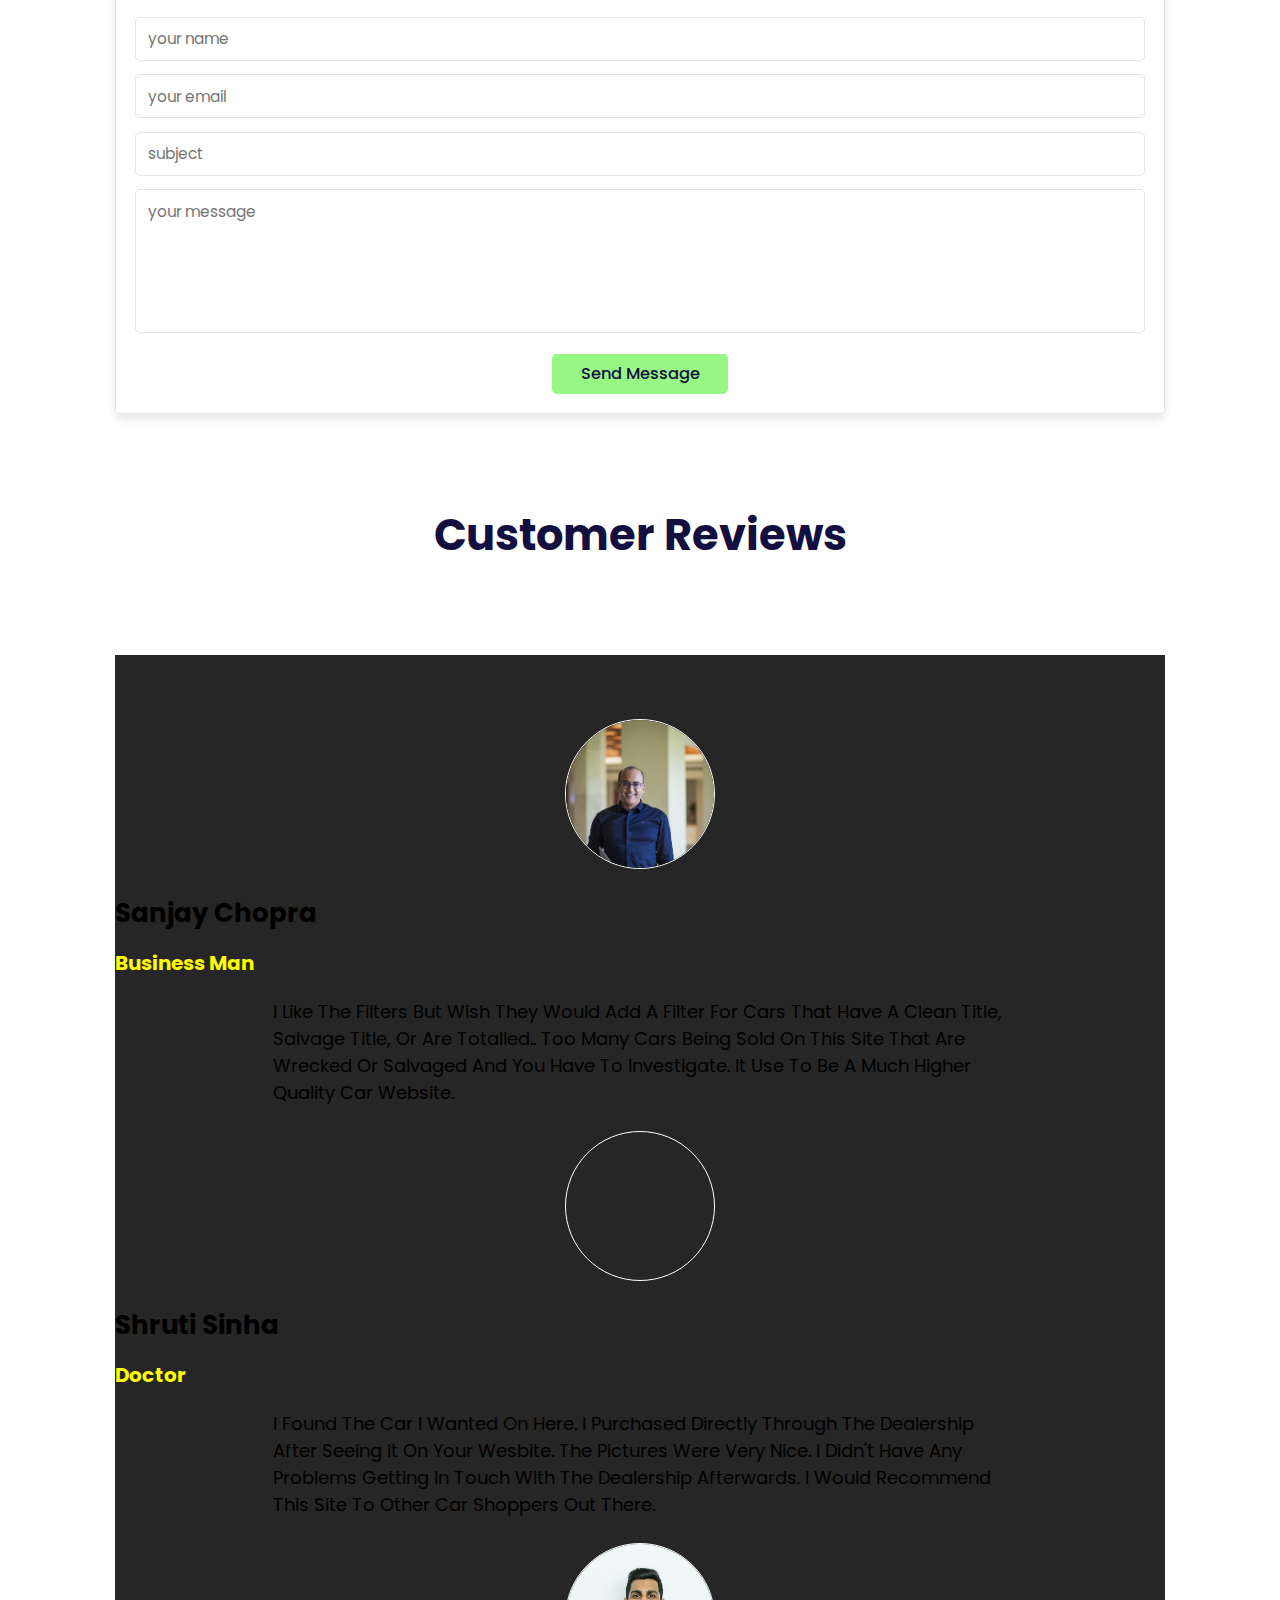
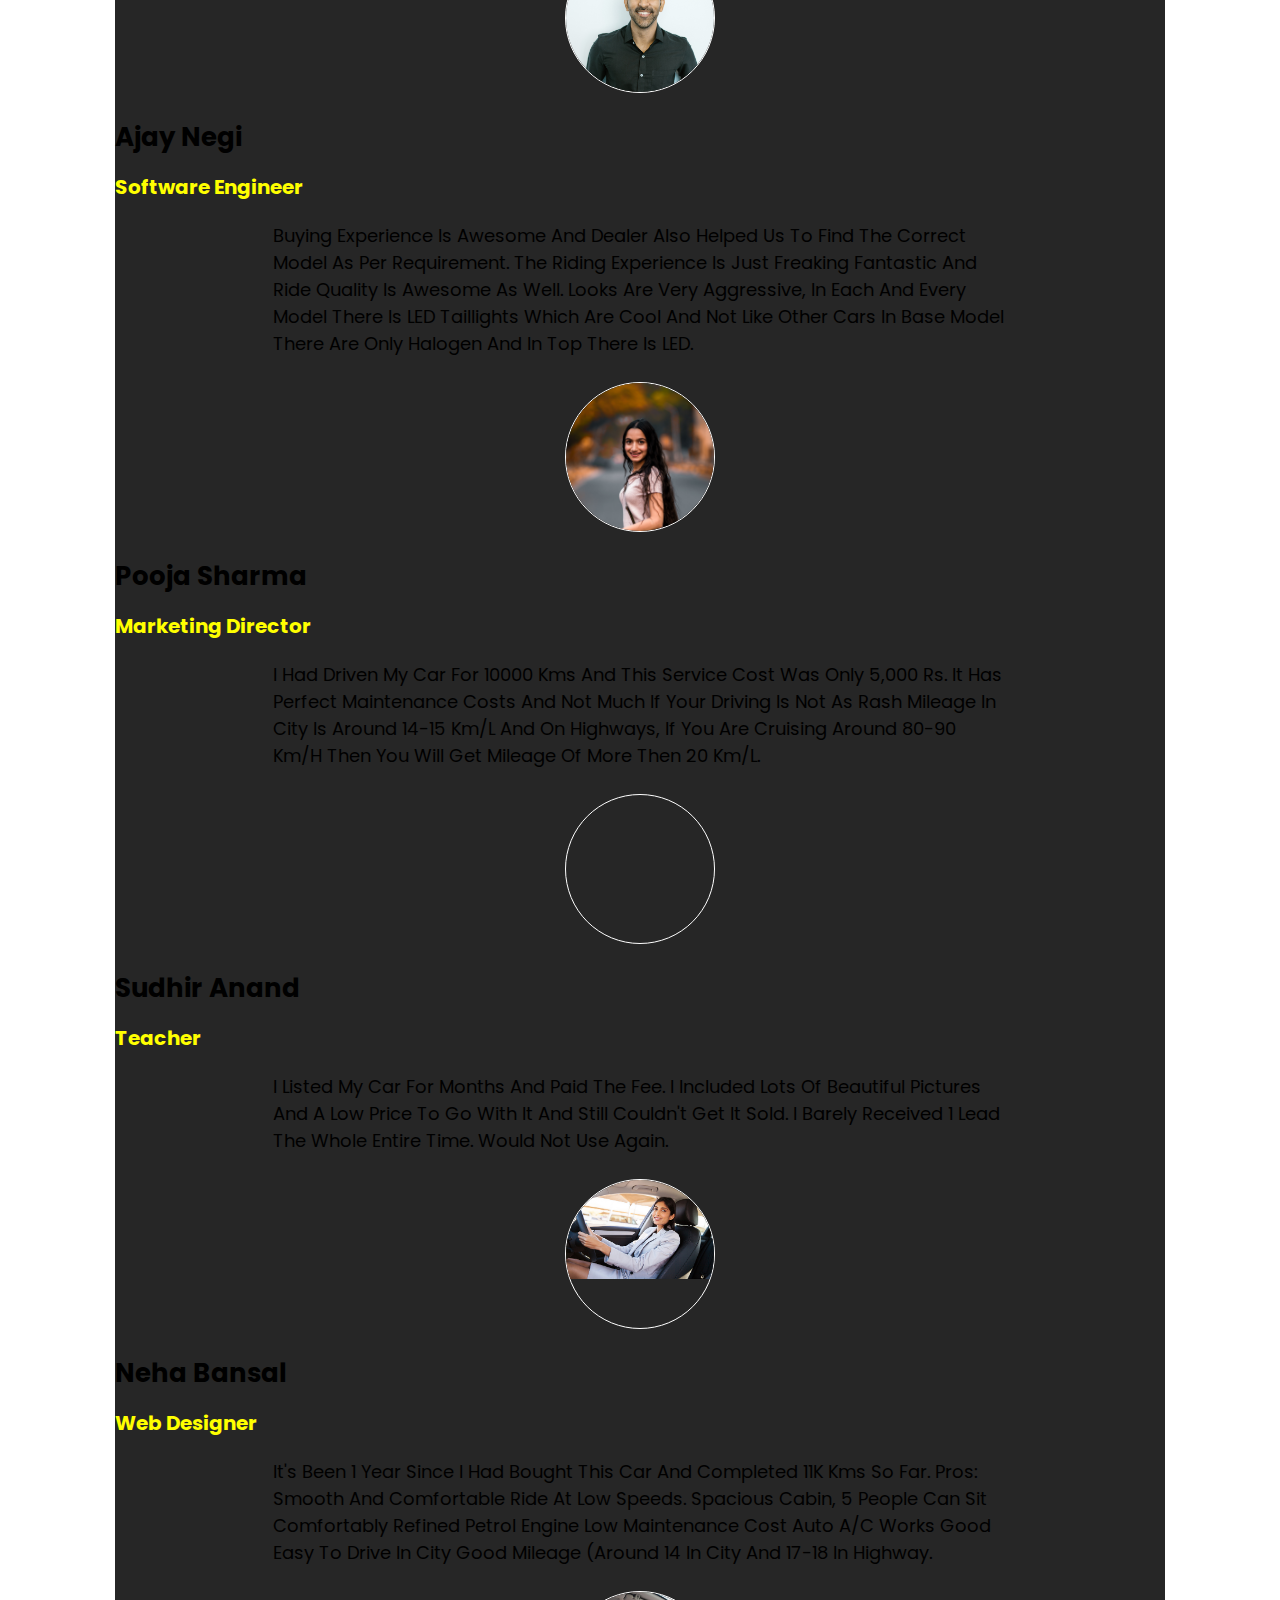
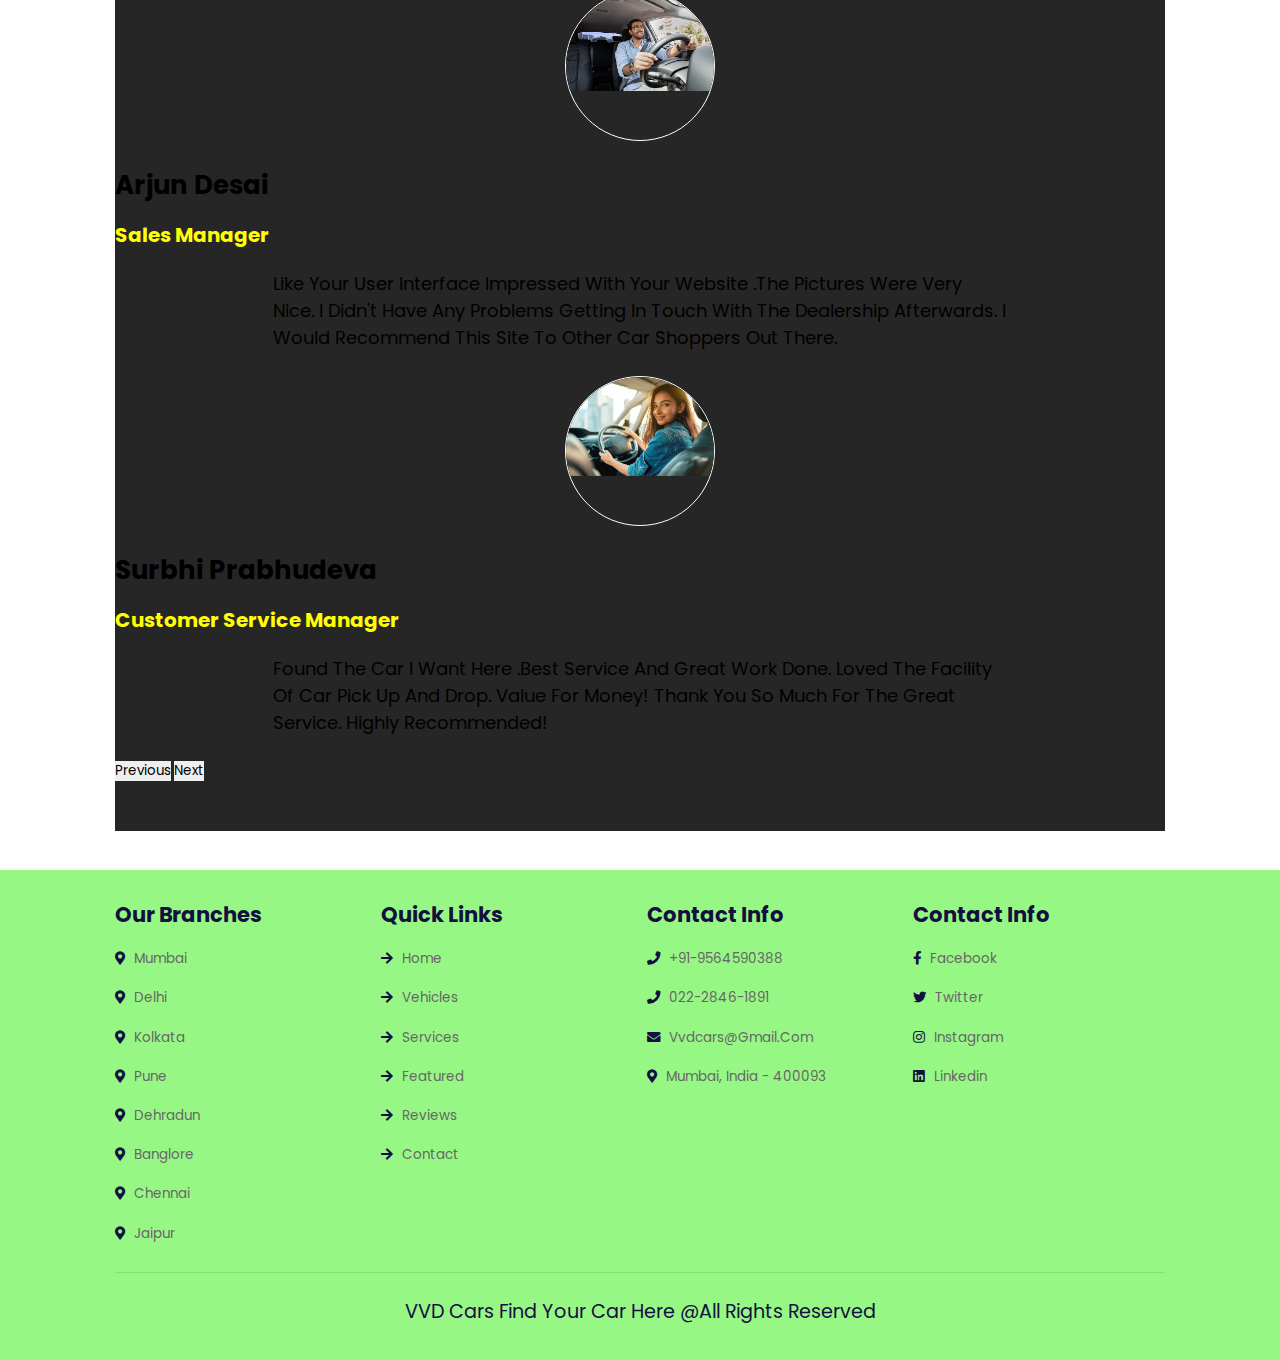
==== commit 56e9d76c: "Done With Index page its complete" ====
--- a/index.html
+++ b/index.html
@@ -58,12 +58,13 @@
         <a href="#" class="btn home-parallax">explore cars</a>
     </section>
     <section class="about" id="about">
+        <h1>About us</h1>
         <div class="about-container">
             <div class="about-img">
                 <img src="./image/car-5.png" alt="">
             </div>
             <div class="about-text">
-                <span>About us</span>
+             
                 <p>VVD CARS is a leading digital marketplace and solutions provider for the automotive industry that
                     connects car shoppers with sellers. Launched in 2014 and headquartered in Mumbai, the Company
                     empowers shoppers with the data, resources and digital tools needed to make informed buying
@@ -116,8 +117,9 @@
             </div>
         </div>
     </section>
-    <h1 class="heading">Popular <span> vehicles</h1>
+  
     <section class="newvehicles">
+        <h1 class="heading">Popular <span> vehicles</h1>
         <div class="container">
             <div id="carouselExampleCaptions" class="carousel slide" data-bs-ride="carousel">
                 <div class="carousel-indicators">
@@ -134,7 +136,6 @@
 
                             <img src="./image/car-5.png" class="d-block w-100" alt="...">
                         </div>
-
                         <div class="carousel-caption">
 
                             <h3>New model</h3>
@@ -157,7 +158,7 @@
                         <div class="carousel-caption">
                             <!-- d-none d-md-block -->
                             <h3>new model</h3>
-                            <div class="price"> <span>price : </span> 62,000/- </div>
+                            <div class="price"> <span>price :  62,000/-  </span></div>
                             <p>
                                 new
                                 <span class="fas fa-circle"></span> 2021
@@ -165,7 +166,7 @@
                                 <span class="fas fa-circle"></span> petrol
                                 <span class="fas fa-circle"></span> 183mph
                             </p>
-                            <a href="#" class="btn">check out</a>
+                            <button class="btn">check out</button>
                         </div>
                     </div>
                     <div class="carousel-item">
--- a/css/style.css
+++ b/css/style.css
@@ -194,26 +194,31 @@
   
 }
 .about-container{
-    display: grid;
-    grid-template-columns: repeat(2,1fr);
+    display: flex;
     margin-top: 2rem;
     align-items: center;
     gap: 1rem;
     margin-top: 1rem;
 }
 .about-img img{
-    width: 100%;
-}
-
-.about-text span{
+    height: 40rem;
+    width: 65rem;
+
+   
+}
+
+.about h1{
     font-weight: 500;
+    text-align: center;
     font-size: 3rem;
     color: var(--black);
     text-transform: uppercase;
+    margin-bottom: 40px;
 }
 .about-text p{
     margin: 0.5rem 0 1.4rem;
-    font-size: 1.5rem;
+    font-size: 1.7rem;
+    text-align: left;
 }
 .about-text .about-btn{
     margin-top: 25px 34px;
@@ -282,25 +287,29 @@
     position: relative;
     z-index: 0;
 }
-.car-image{
-    width: 600px;
-    height: 500px;
+.newvehicles .car-image{
+    width: 50%;
     overflow: hidden;
-    opacity: 1;
-    margin: 0;
-    display: inline-block;
-    /* border: 1px solid red; */
-}
-
+    display: block;
+ 
+    
+}
+.newvehicles .carousel-inner{
+    display: flex; 
+    justify-content: space-between; 
+  ;
+}
 .newvehicles .carousel-caption{
-    display: inline;
-    margin-left: 600px;
-    height: 400px;
-    /* border: 1px solid red; */
+   height: 90%;
+   margin-left: 40%; 
+   
+   
+   
 }
 .newvehicles .carousel-caption h3{
     font-size: 2.5rem;
     color:var(--black);
+    padding:1rem 0;
 }
 
 .newvehicles  .carousel-item .price{
@@ -529,9 +538,6 @@
     padding: 50px 0;
     position: relative;
     margin: 20px 0;
-    justify-content: center;
-    align-items: center;
-    text-align: center;
 }
 .reviews h1{
     margin: 50px 0;
@@ -539,7 +545,7 @@
     text-align: center;
 }
 
-.reviews .image-area{
+.reviews .container .image-area{
     width: 150px;
     height: 150px;
     margin: auto;
@@ -547,37 +553,45 @@
     border-radius: 50%;
     overflow: hidden;
 }
-.reviews .image-area img{
+.reviews .container .image-area img{
     width: 100%;
 }
-.reviews .carousel-caption{
+.reviews .container .carousel-caption{
     position: static;
     padding-bottom: 15px;
     padding-top: 0;
 
 }
-.reviews .carousel-caption h3{
+.reviews .container .carousel-caption h3{
     font-size: 26px;
     margin-bottom: 15px;
     margin-top: 25px;
 }
-.reviews .carousel-caption h4{
-    color: green;
+.reviews .container .carousel-caption h4{
+    color: yellow;
     font-size: 20px;
     margin-bottom: 20px;
 }
-.reviews .carousel-caption p{
+.reviews .container .carousel-caption p{
     font-size: 18px;
     margin: auto;
     width: 70%;
     margin-bottom: 10px;
 }
 
+
 @media (max-width:1200px){
     .facilites .lists{
         display: block;
-        margin-left: px;
-    }
+        margin-left: 0px;
+    }
+    .about-container{
+        display: block;
+    }
+    .about-img img{
+        display: none;
+    }
+
 }
 
 @media (max-width:991px){
@@ -597,6 +611,7 @@
     section{
         padding:2rem;
     }
+    
 
 }
 @media (max-width:768px){
@@ -629,6 +644,9 @@
         display: block;
         font-size: 2rem;
     }
+    .newvehicles {
+        display: none;
+    }
 
 }
 
@@ -642,5 +660,6 @@
         font-size: 3rem;
     }
 
+   
 
 }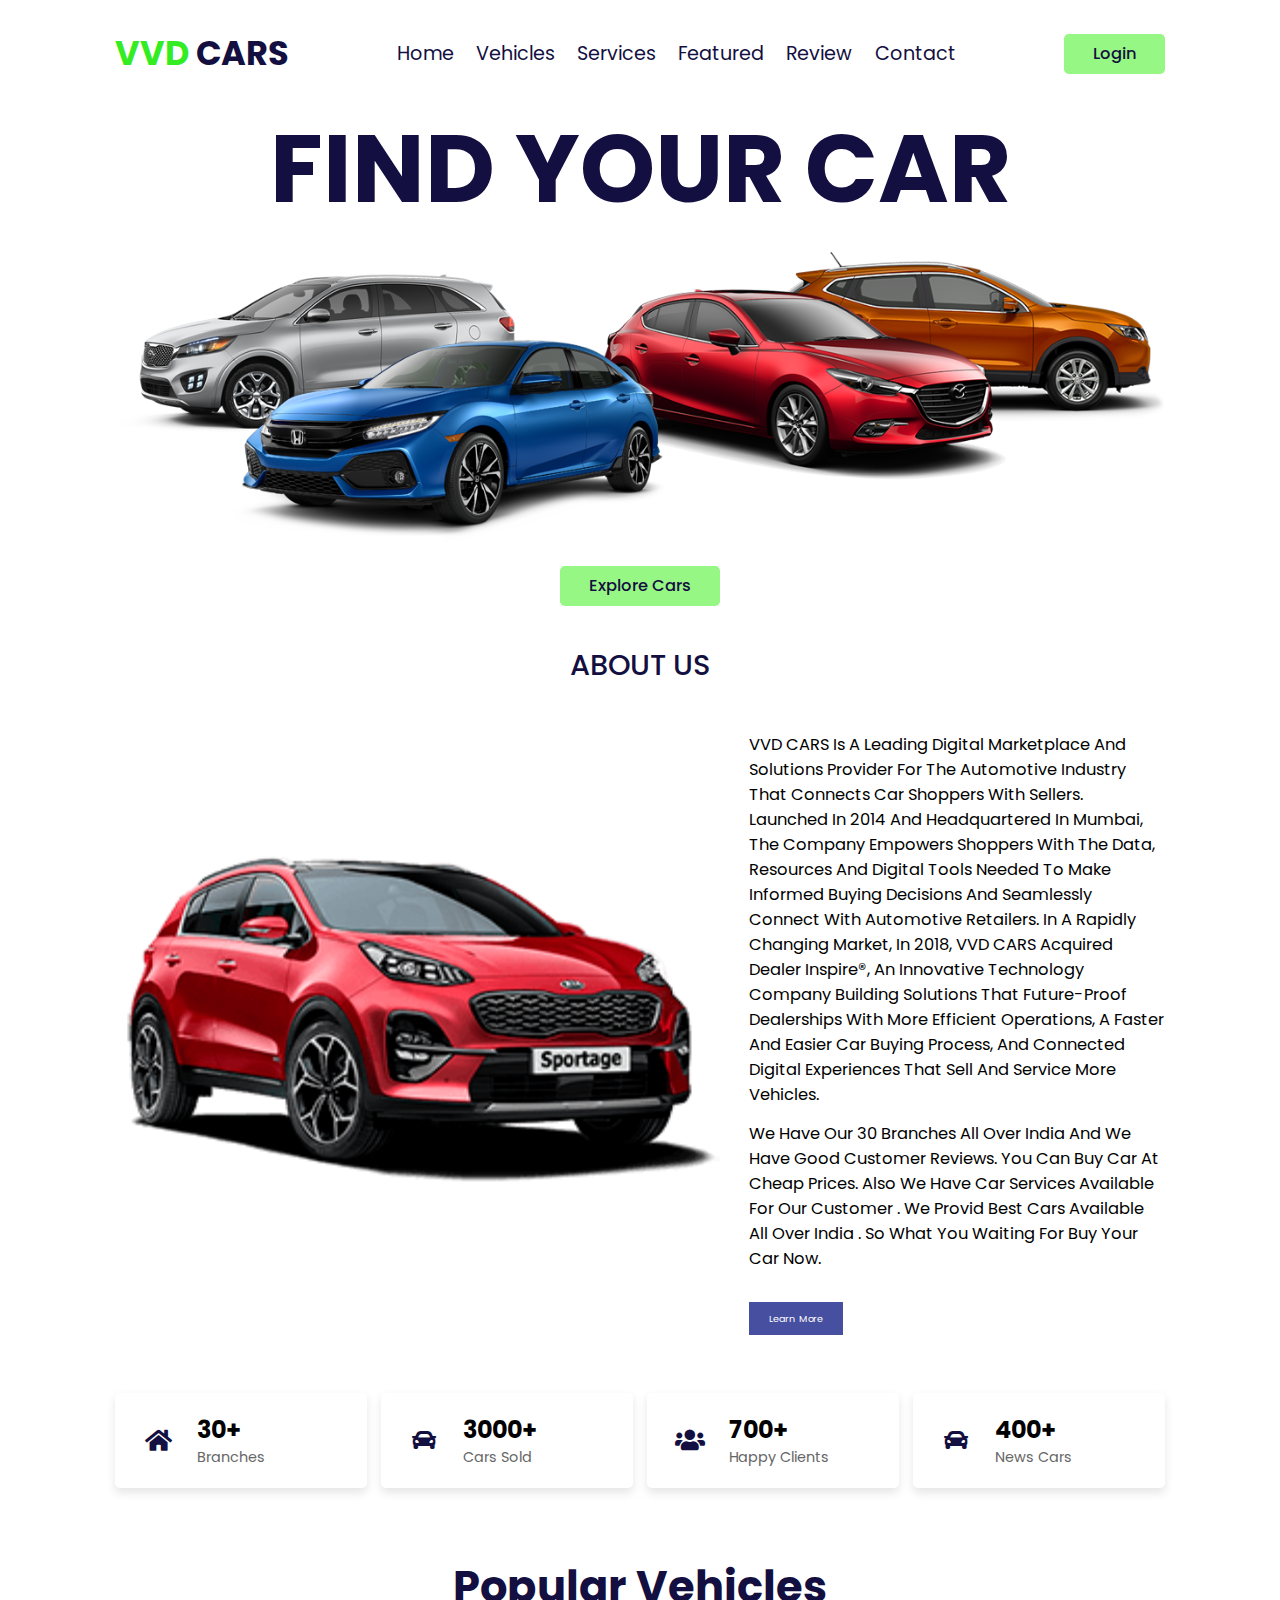
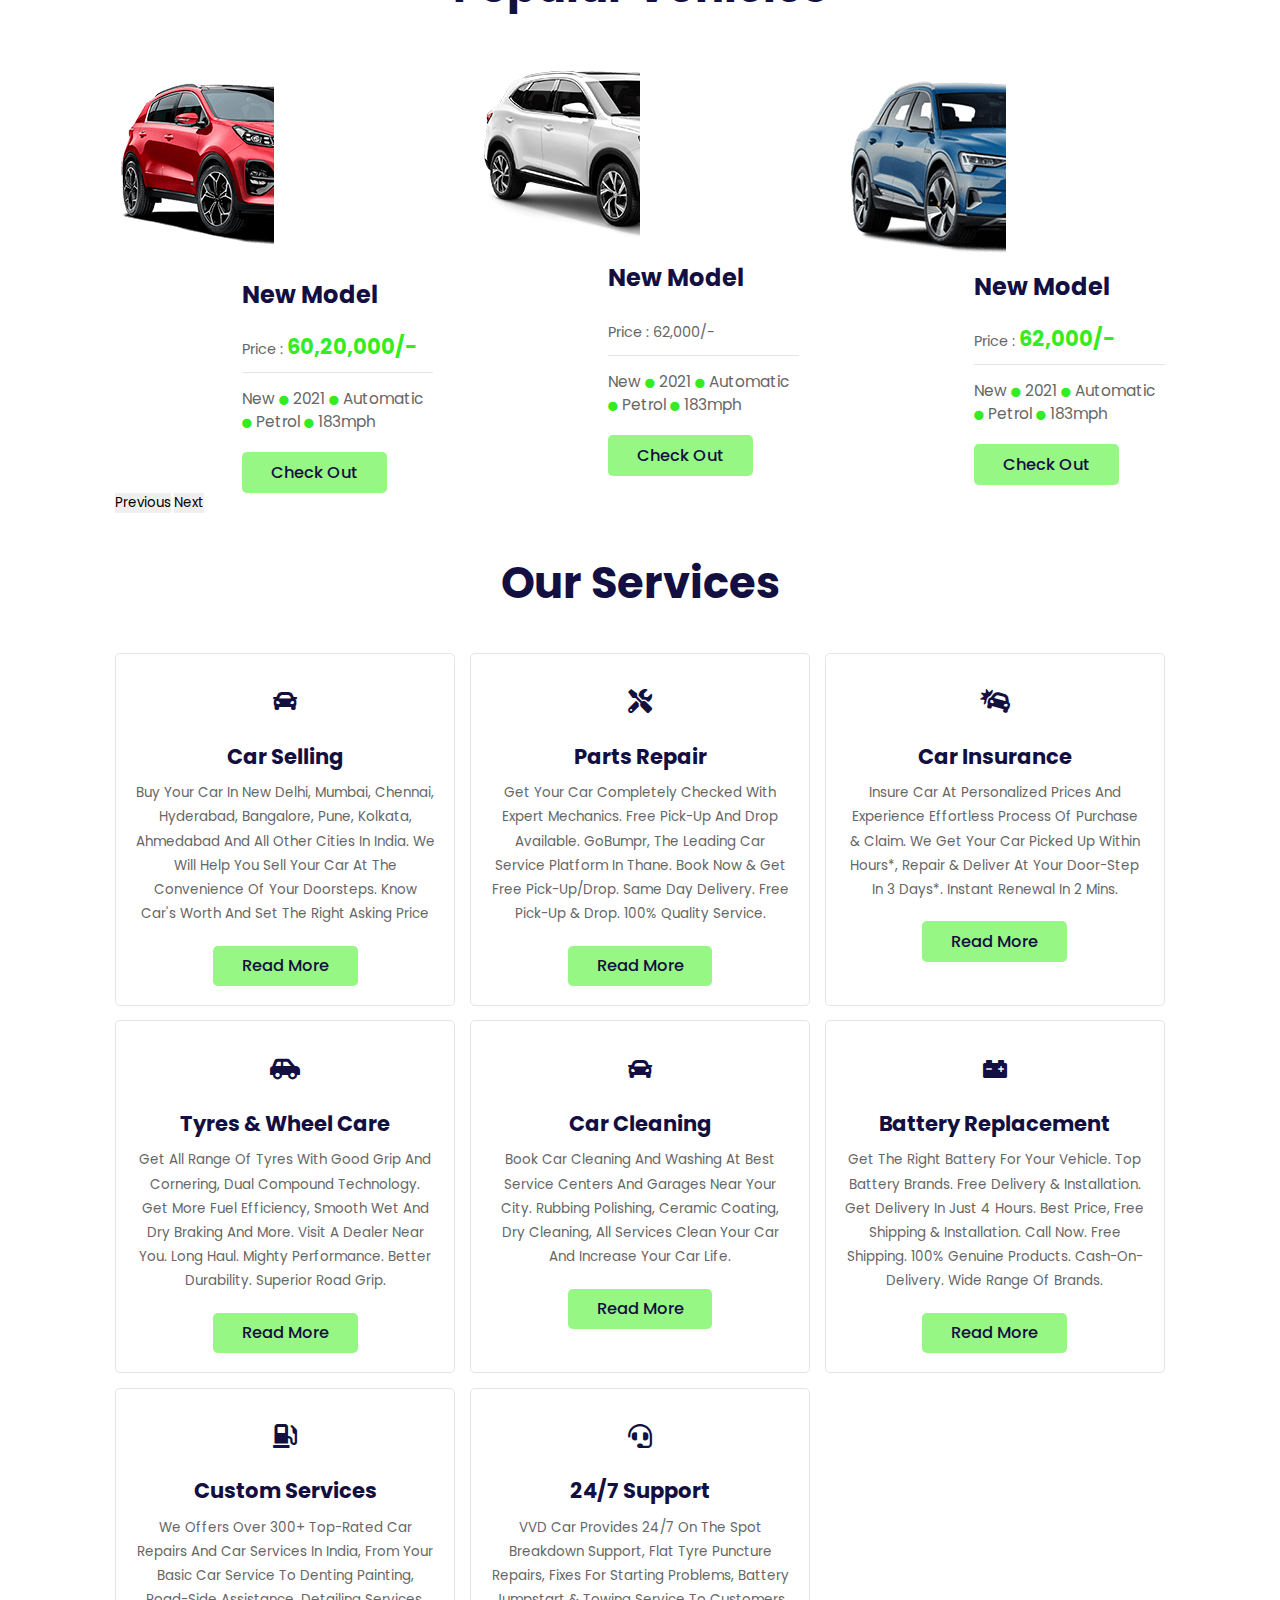
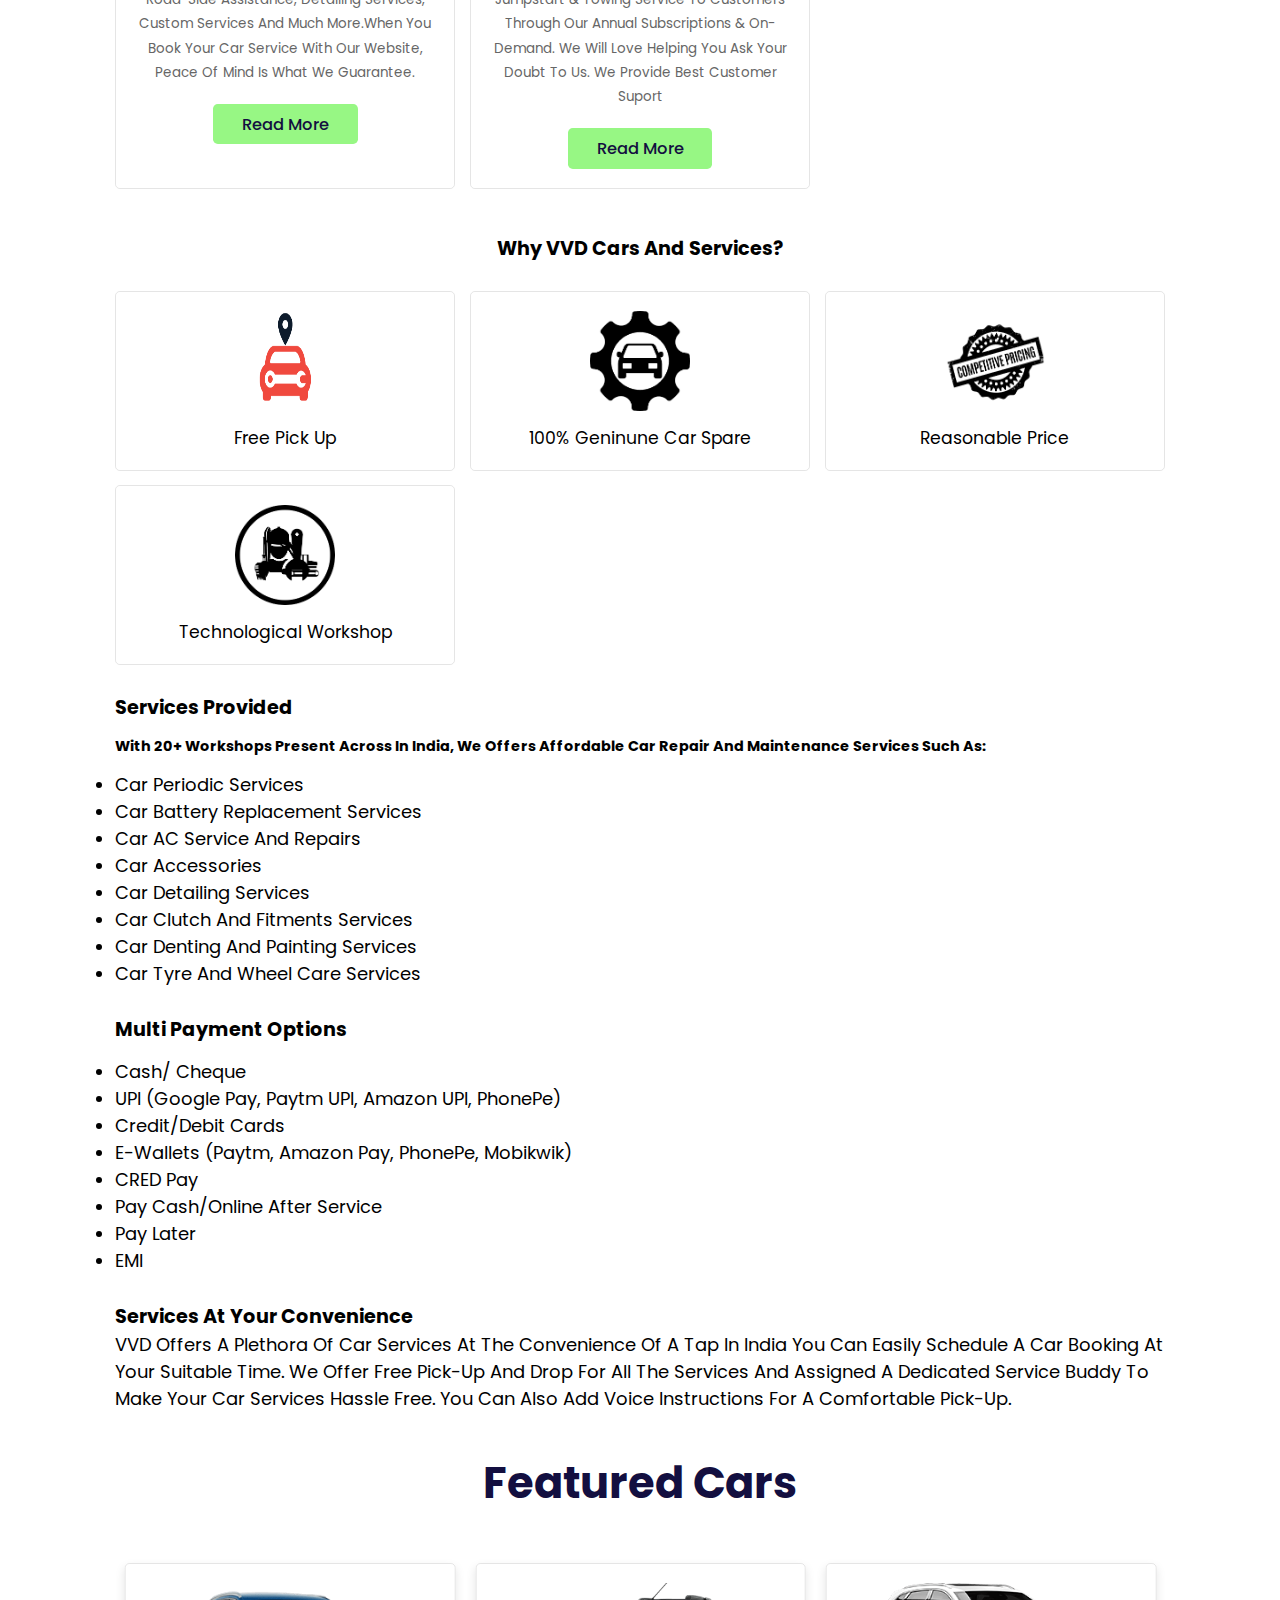
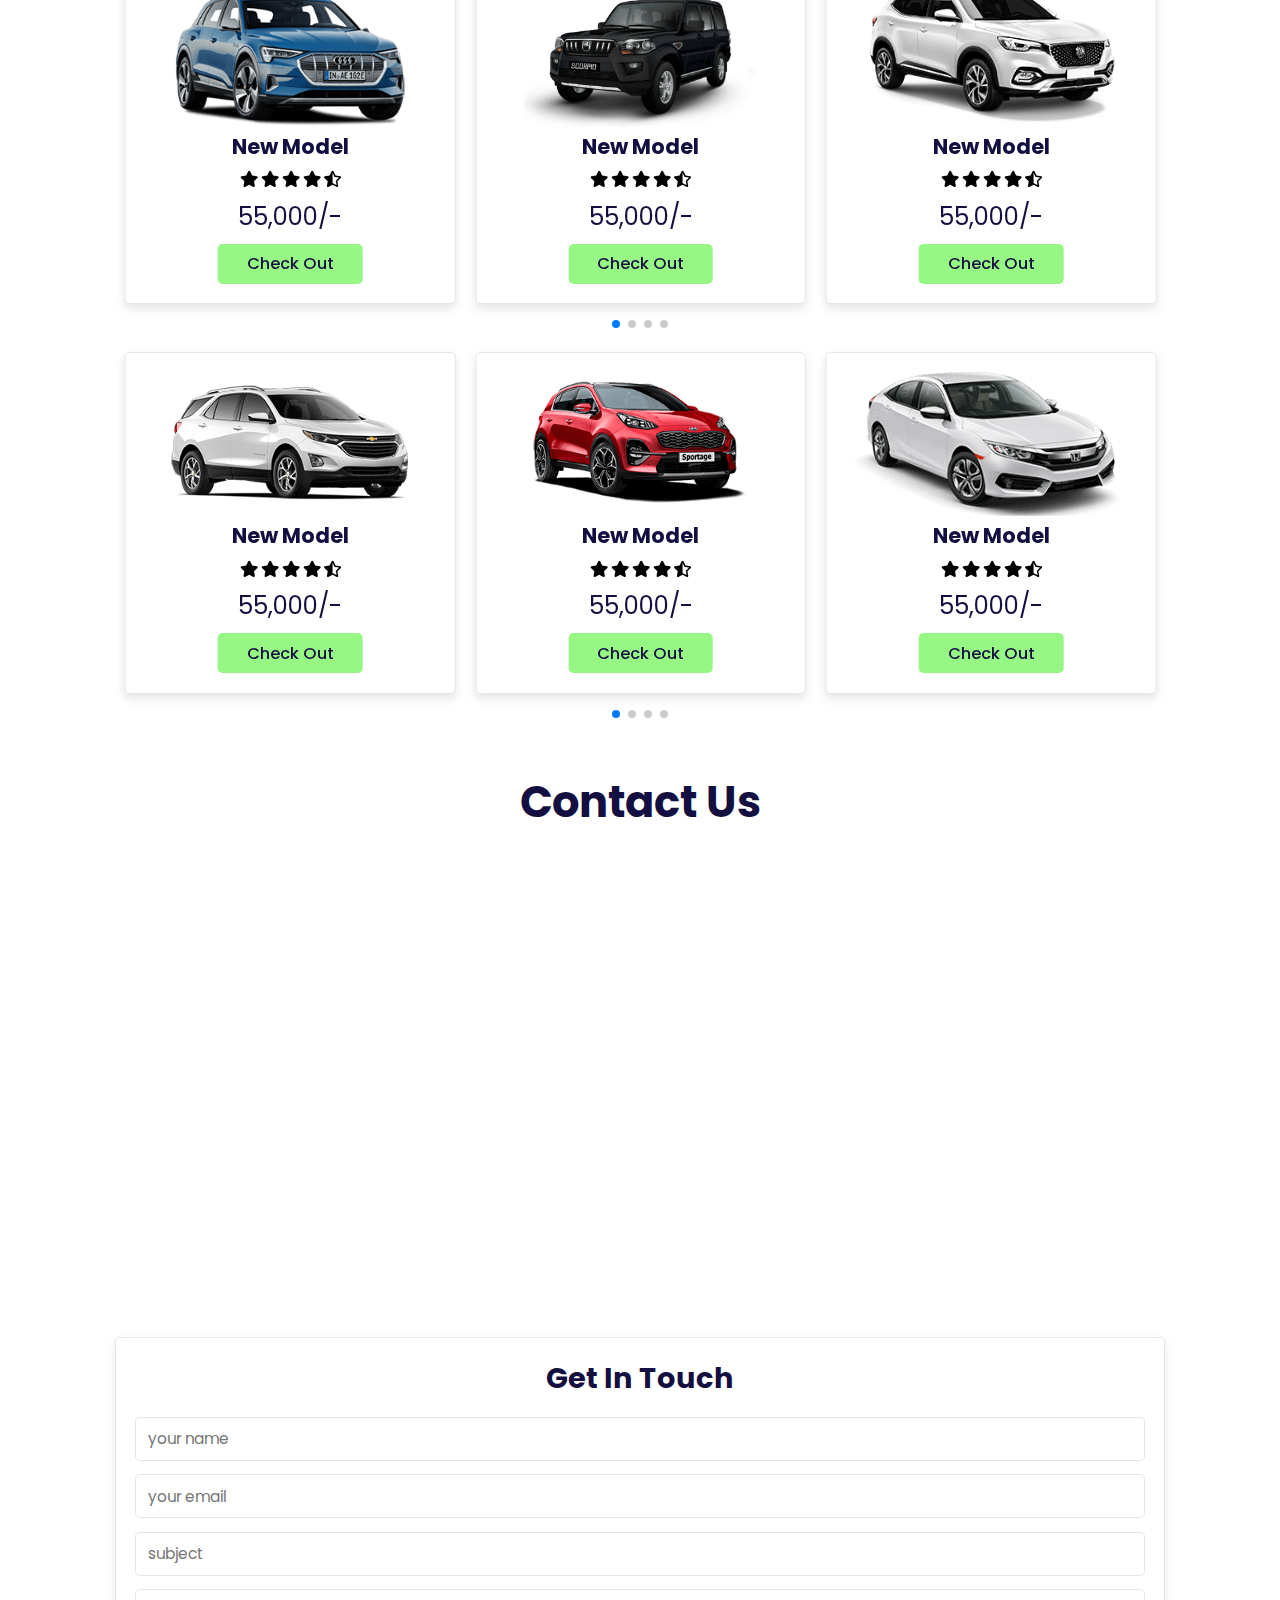
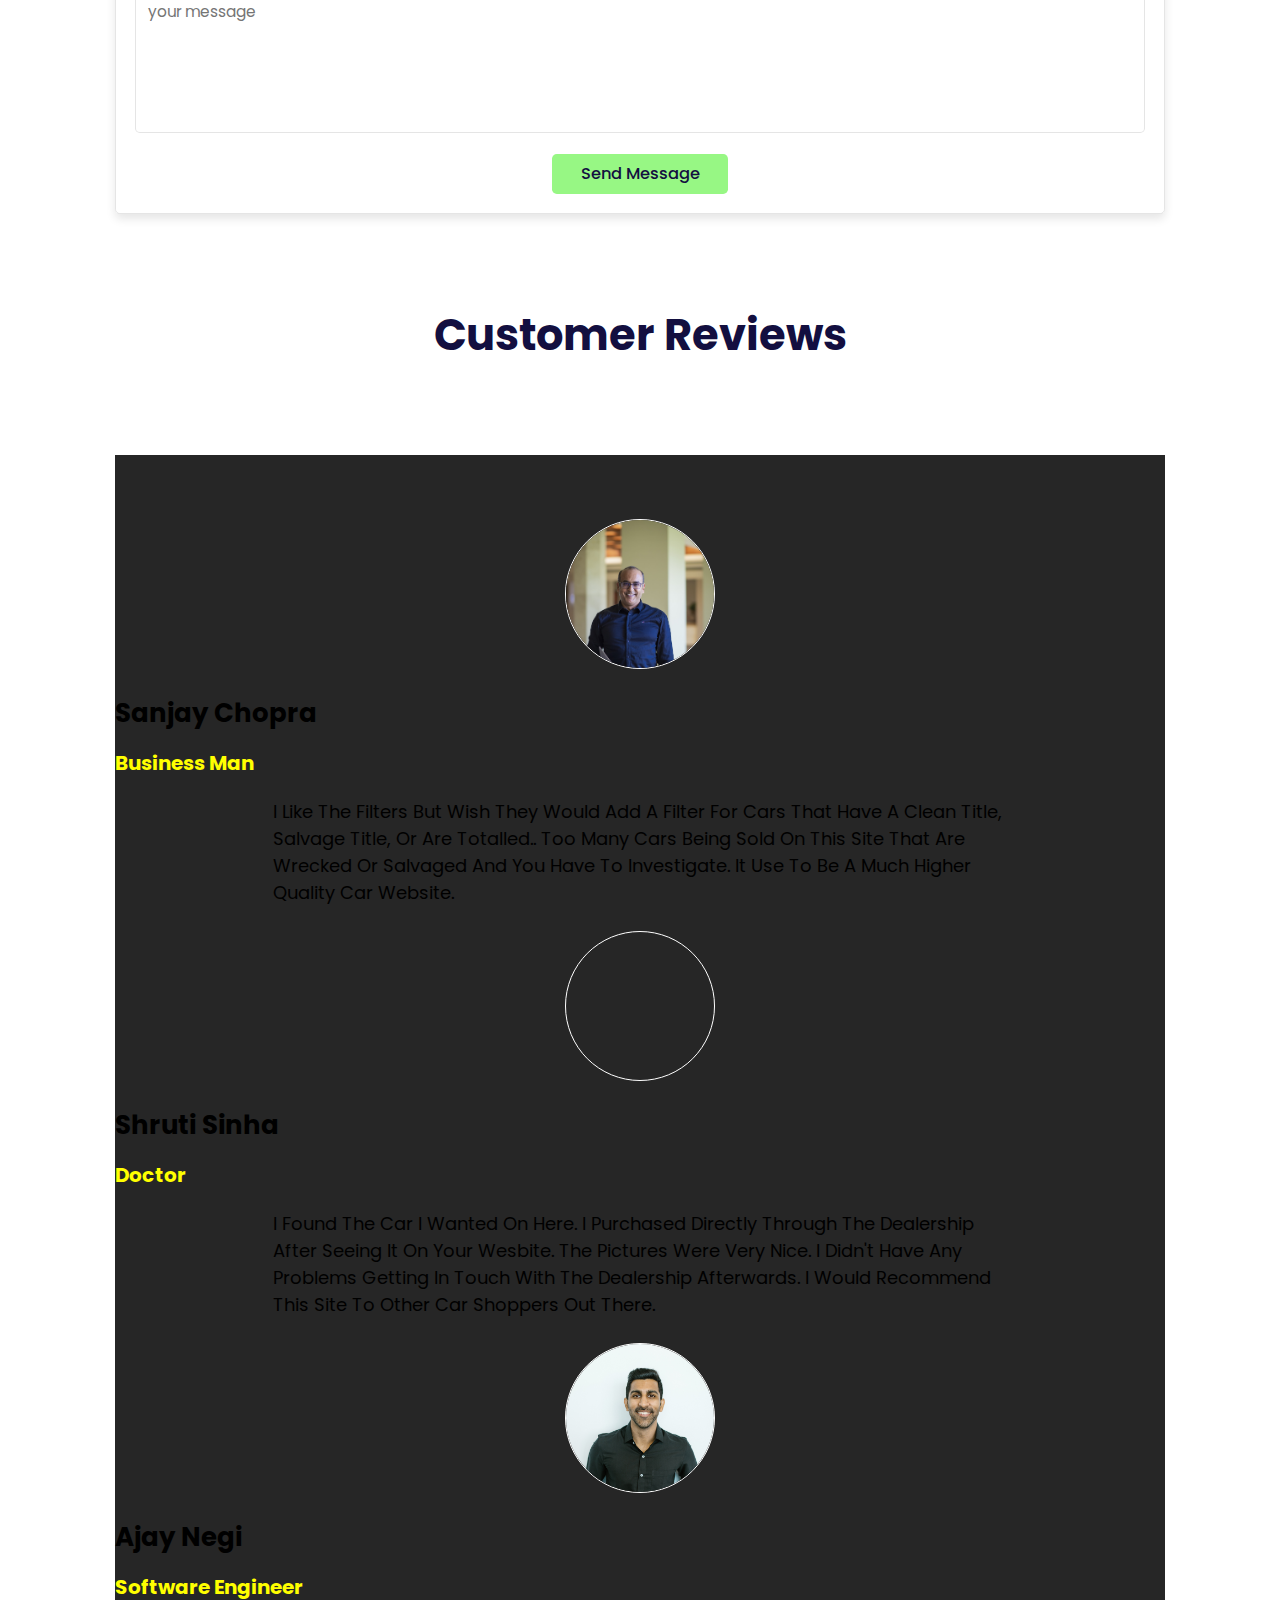
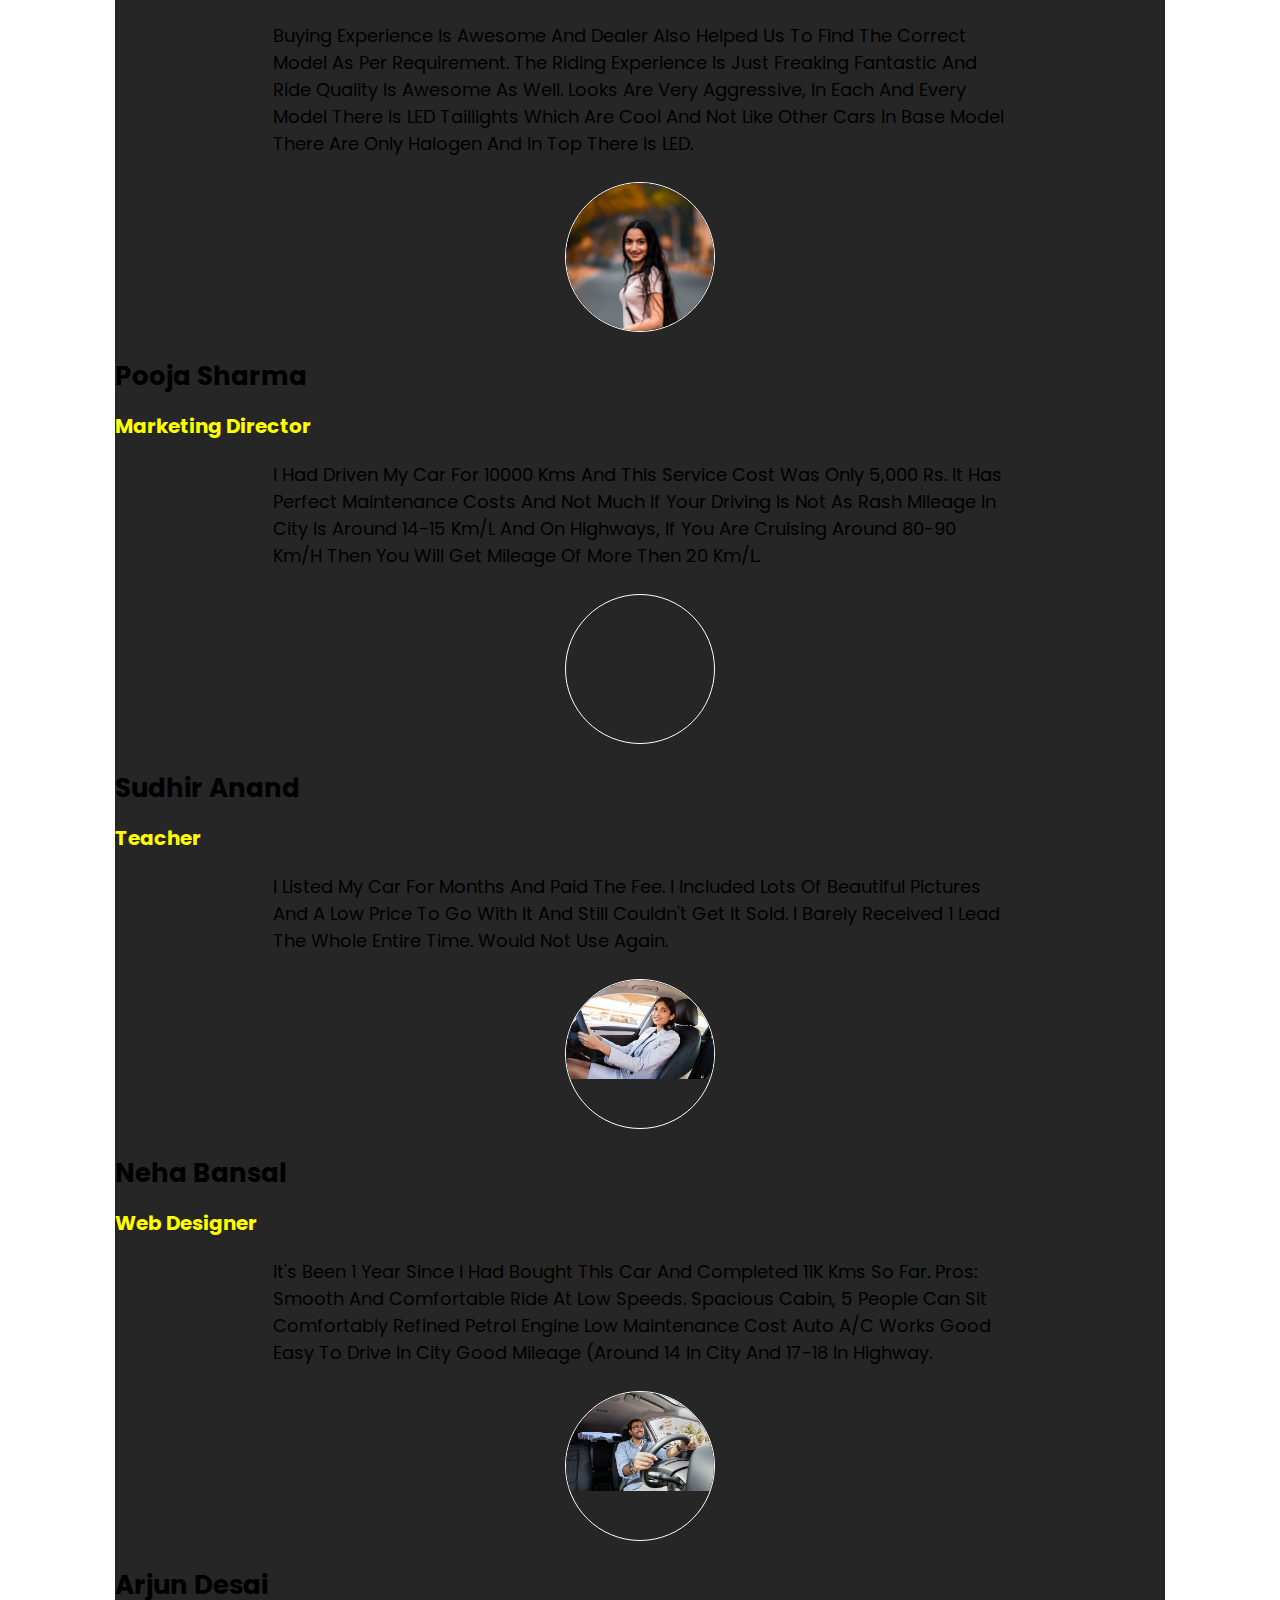
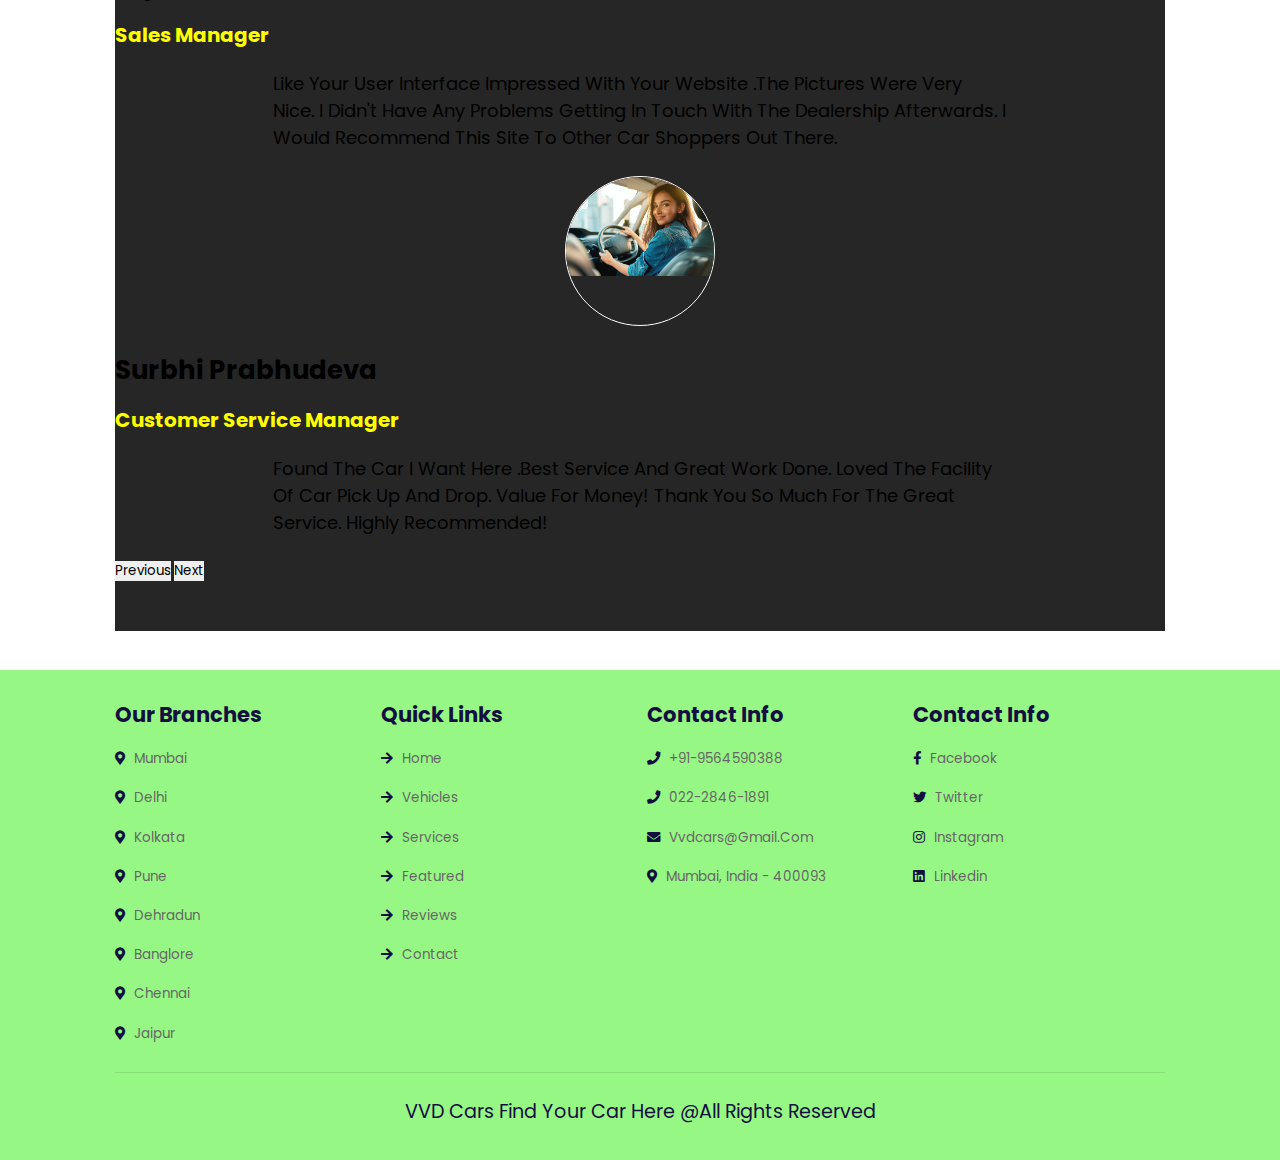
==== commit 57554bd5: "Done with Vehicles Section" ====
--- a/index.html
+++ b/index.html
@@ -25,7 +25,7 @@
             <a href="#vehicles">vehicles</a>
             <a href="#services">services</a>
             <a href="#featured">featured</a>
-            <a href="#review">review</a>
+            <a href="#reviews">review</a>
             <a href="#contact">contact</a>
         </nav>
         <div id="login-btn">
@@ -566,7 +566,7 @@
         </div>
     </section>
 
-    <section class="reviews">
+    <section class="reviews" id = "reviews">
         <h1 class="heading">Customer <span> Reviews</span></h1>
         <div class="container">
             <div id="carouselExampleCaptions" class="carousel slide" data-bs-ride="carousel">
--- a/css/style.css
+++ b/css/style.css
@@ -388,8 +388,8 @@
     font-size: 1.5rem;
 }
 .services .facilites .box-container .box img{
-    height:200px;
-    width:200px;
+    height: 100px;
+    width: 100px;
     font-size: 2.5rem;
     margin-bottom: 1rem;
     color:var(--black);
@@ -550,7 +550,7 @@
     height: 150px;
     margin: auto;
     border: 1px solid #fff;
-    border-radius: 50%;
+    border-radius: 100%;
     overflow: hidden;
 }
 .reviews .container .image-area img{
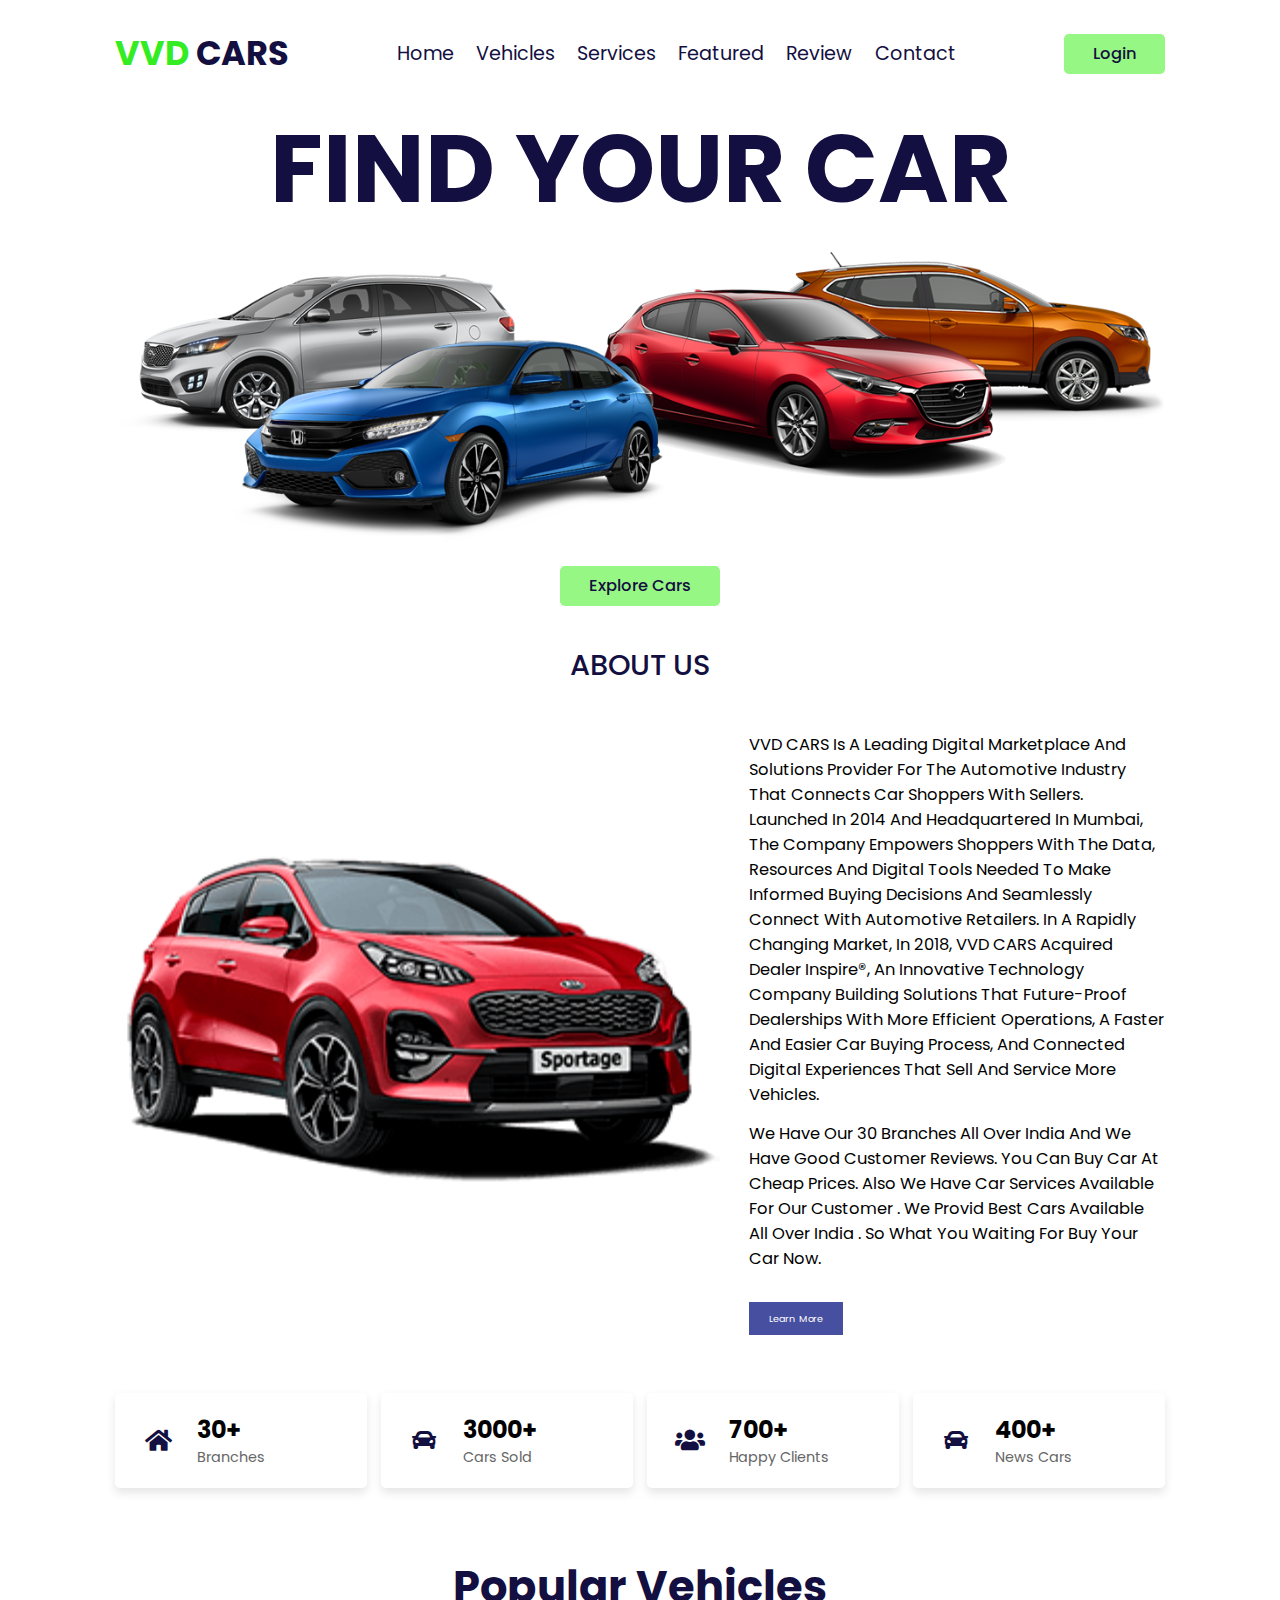
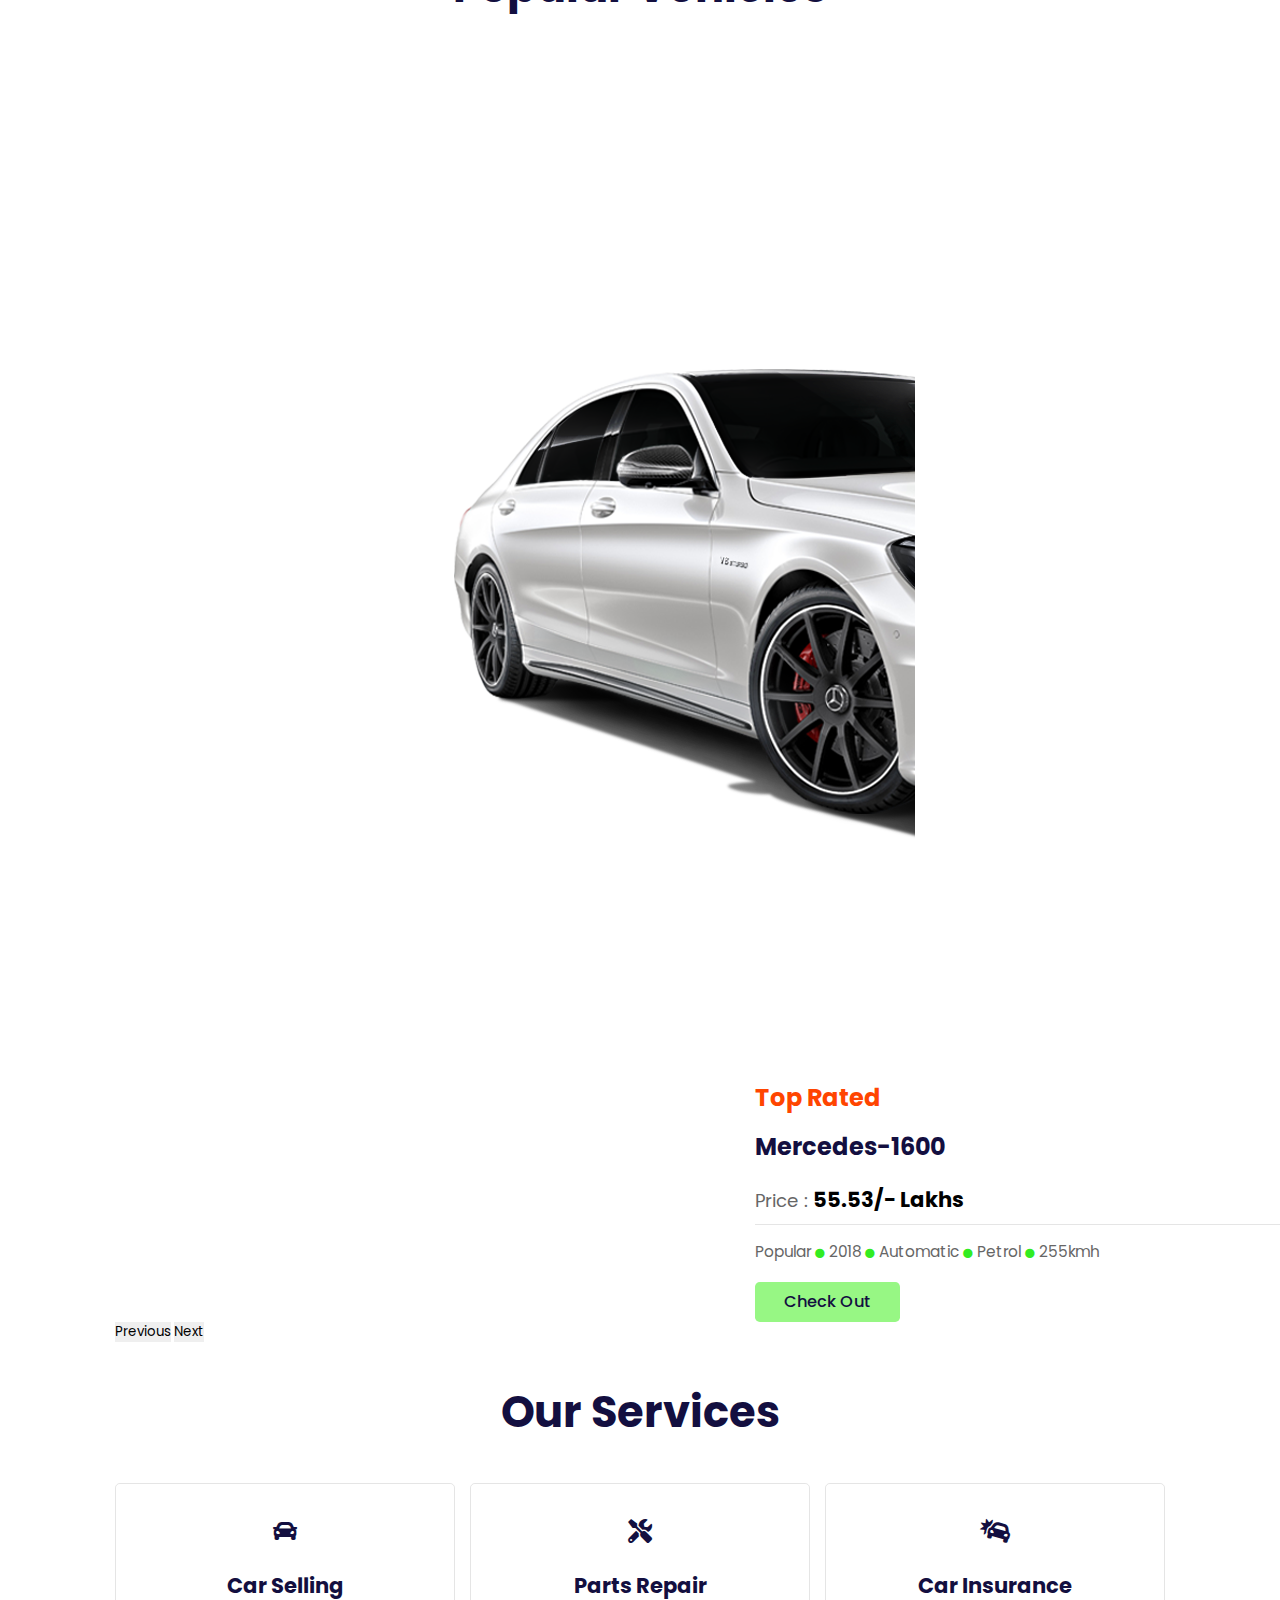
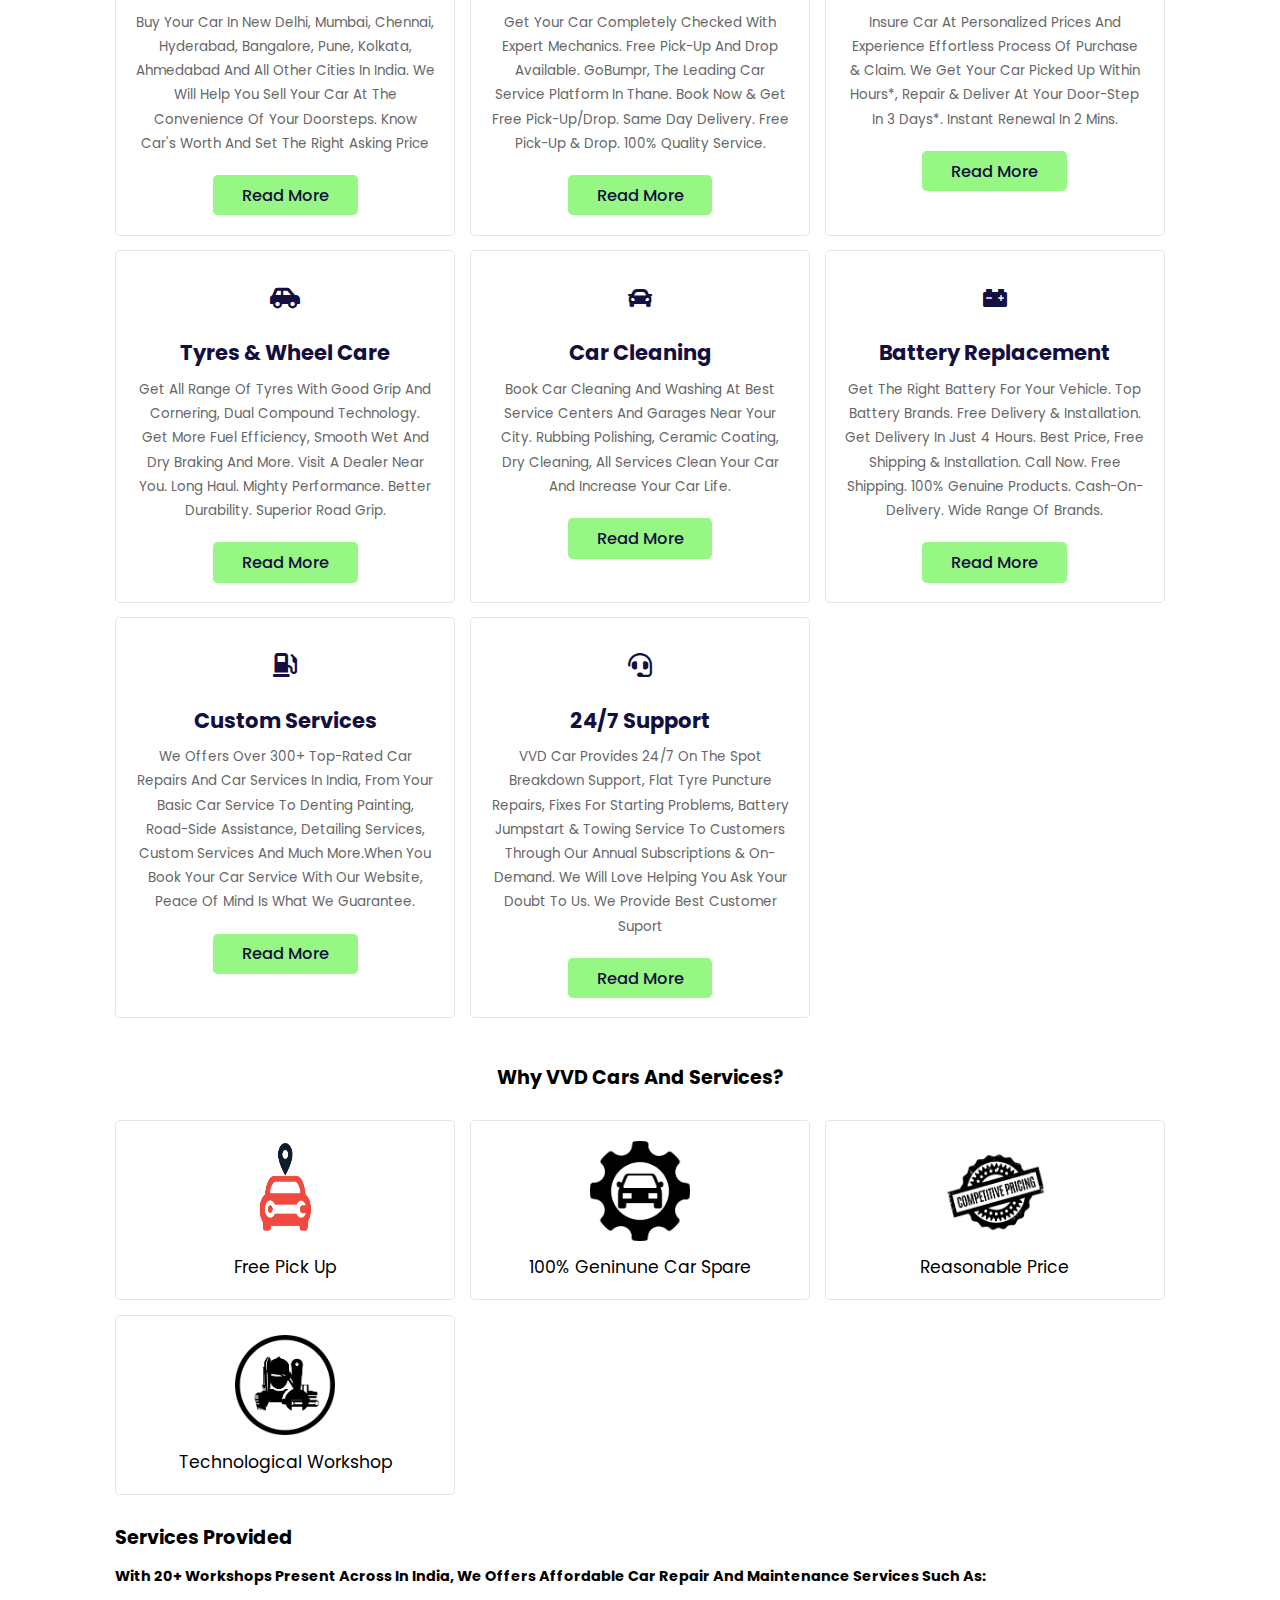
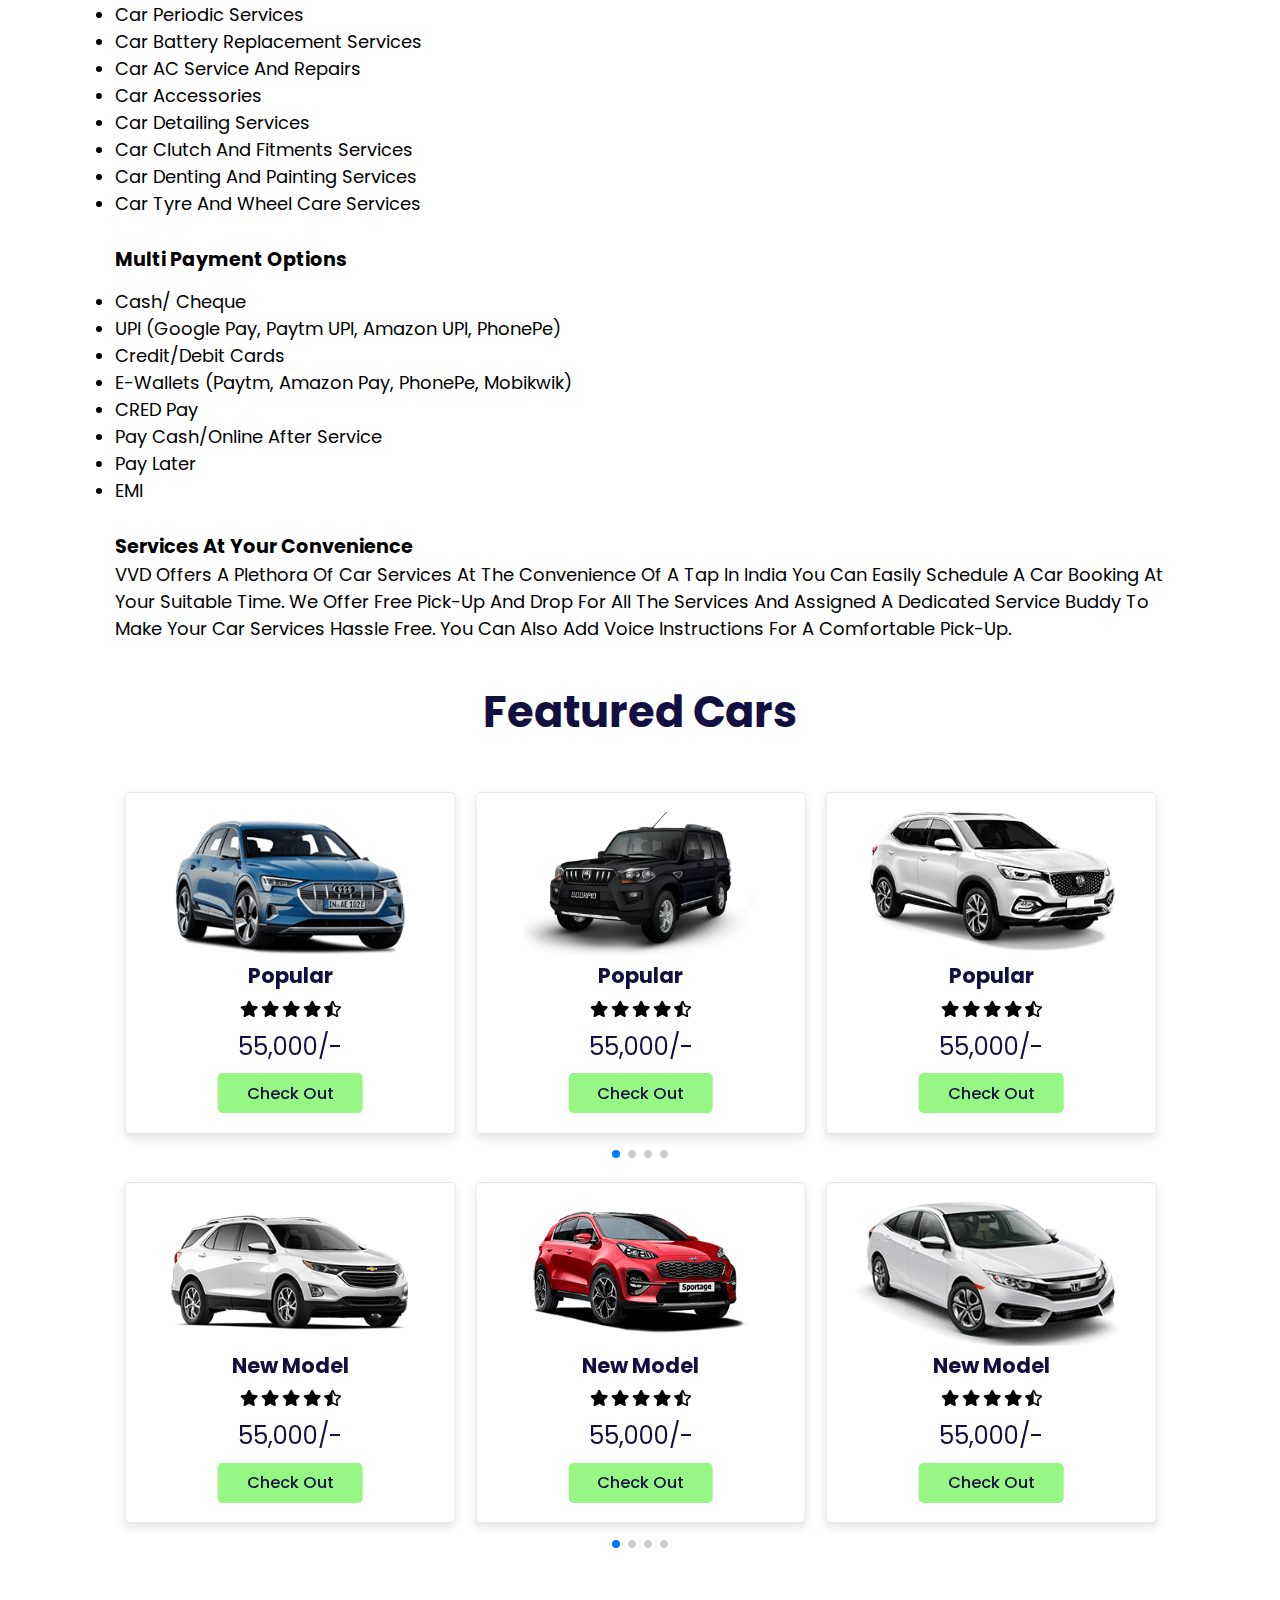
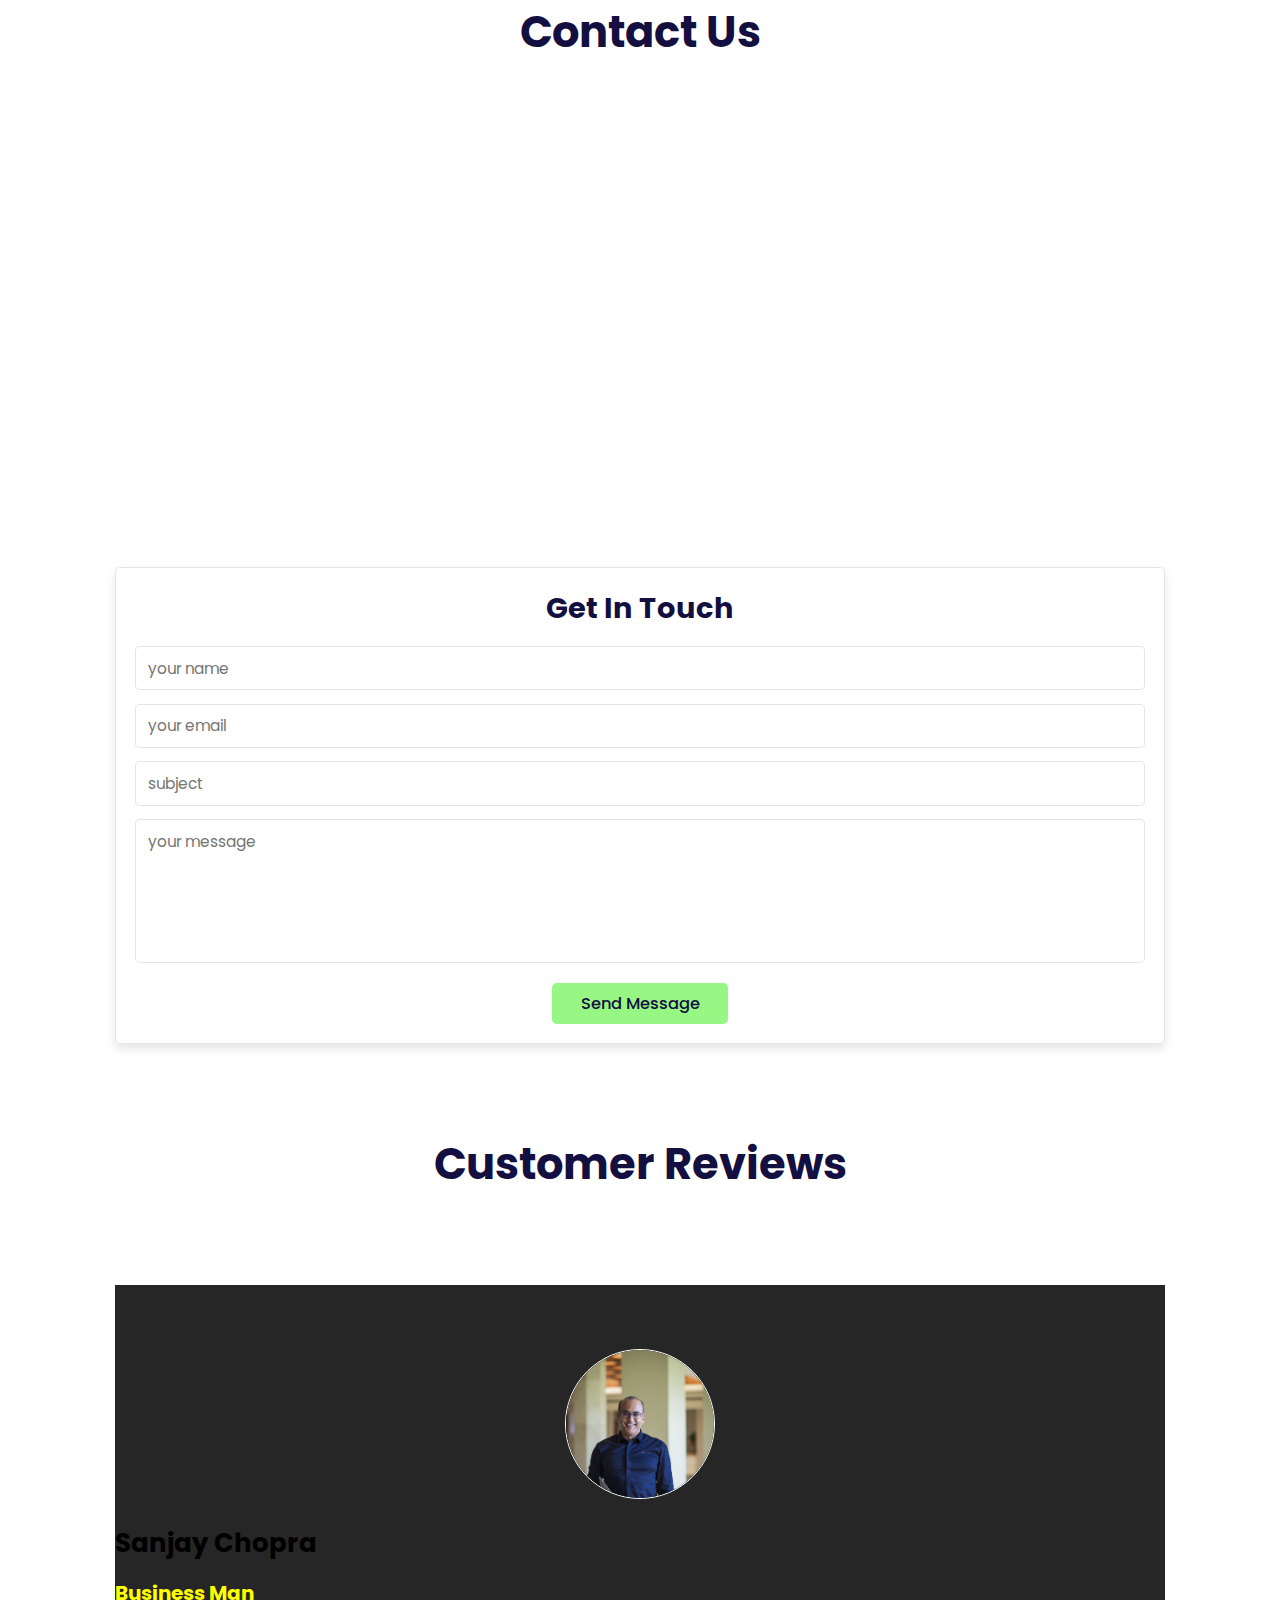
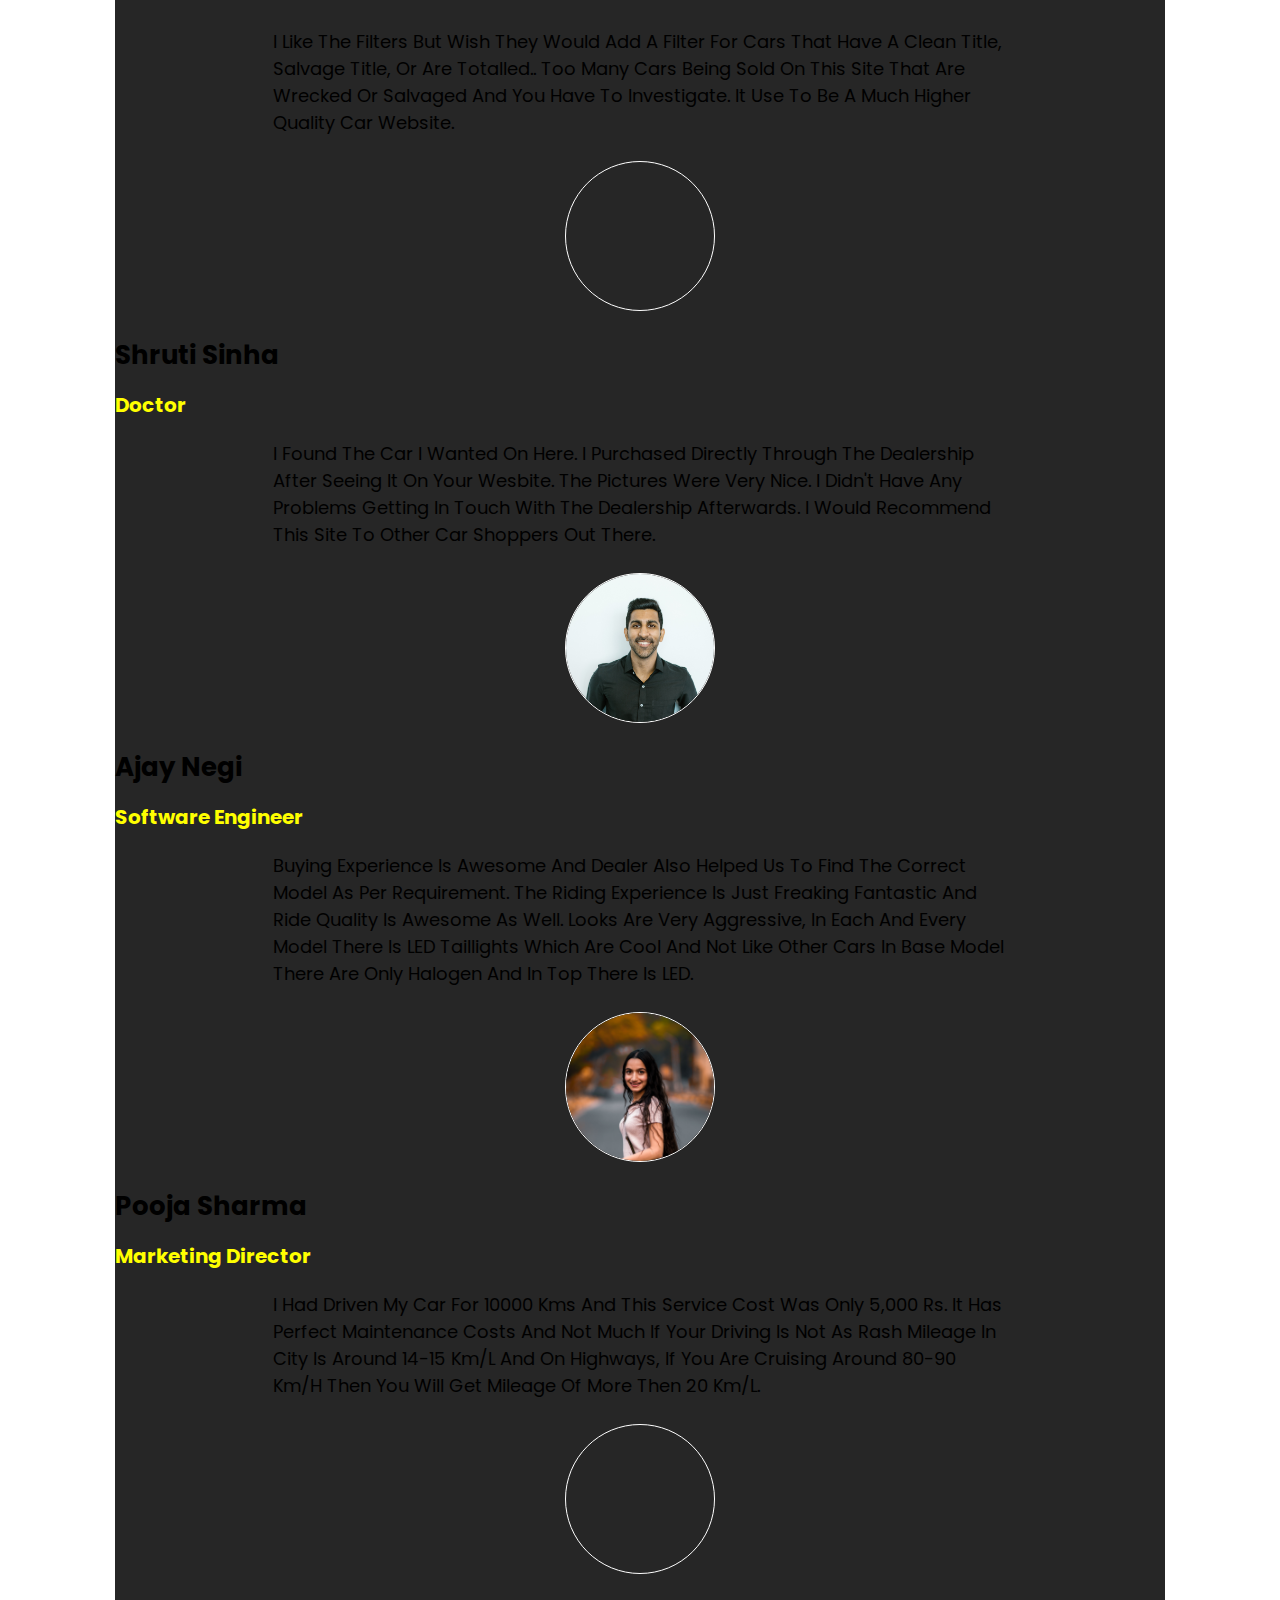
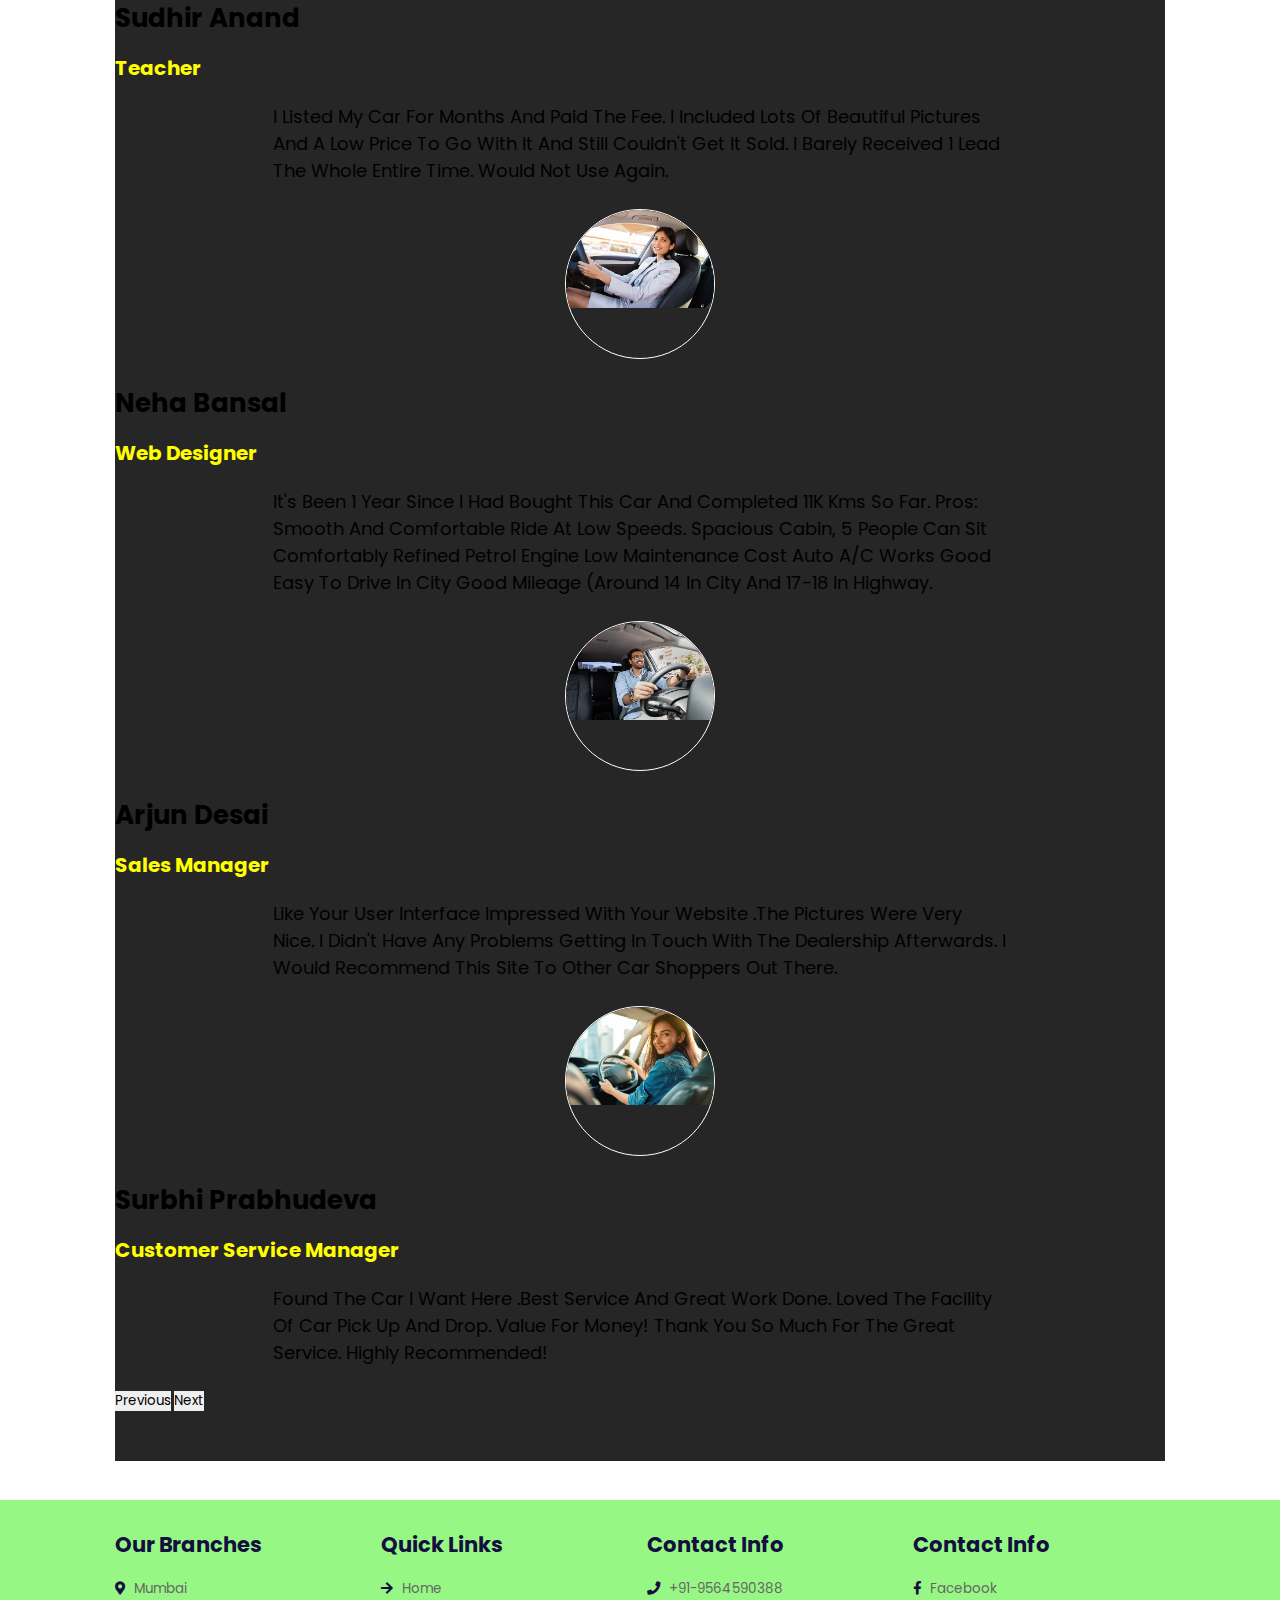
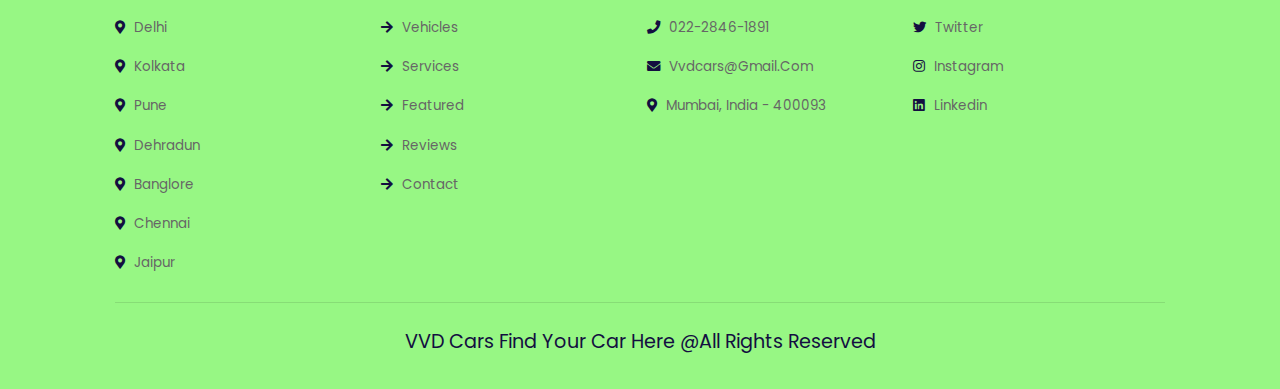
==== commit c67af7fe: "Completed the popular vehicle section" ====
--- a/index.html
+++ b/index.html
@@ -7,12 +7,12 @@
     <meta name="viewport" content="width=device-width, initial-scale=1.0" />
     <title>Car Selling Website</title>
     <!-- font awesome cdnjs  -->
+   
     <link rel="stylesheet" href="https://unpkg.com/swiper@8/swiper-bundle.min.css" />
     <link rel="stylesheet" href="https://cdnjs.cloudflare.com/ajax/libs/font-awesome/5.15.4/css/all.min.css" />
     <link href="https://cdn.jsdelivr.net/npm/bootstrap@5.1.3/dist/css/bootstrap.min.css" rel="stylesheet"
         integrity="sha384-1BmE4kWBq78iYhFldvKuhfTAU6auU8tT94WrHftjDbrCEXSU1oBoqyl2QvZ6jIW3" crossorigin="anonymous">
-    <link rel="stylesheet" href="css/style.css" />
-
+        <link rel="stylesheet" href="css/style.css" />
 
 </head>
 
@@ -118,7 +118,7 @@
         </div>
     </section>
   
-    <section class="newvehicles">
+<section class="newvehicles">
         <h1 class="heading">Popular <span> vehicles</h1>
         <div class="container">
             <div id="carouselExampleCaptions" class="carousel slide" data-bs-ride="carousel">
@@ -129,59 +129,122 @@
                         aria-label="Slide 2"></button>
                     <button type="button" data-bs-target="#carouselExampleCaptions" data-bs-slide-to="2"
                         aria-label="Slide 3"></button>
+                    <button type="button" data-bs-target="#carouselExampleCaptions" data-bs-slide-to="3"
+                        aria-label="Slide 4"></button>
+                    <button type="button" data-bs-target="#carouselExampleCaptions" data-bs-slide-to="4"
+                        aria-label="Slide 5"></button>
+                    <button type="button" data-bs-target="#carouselExampleCaptions" data-bs-slide-to="5"
+                        aria-label="Slide 6"></button>
                 </div>
                 <div class="carousel-inner">
                     <div class="carousel-item active">
                         <div class="car-image">
 
-                            <img src="./image/car-5.png" class="d-block w-100" alt="...">
+                            <img src="./image/mercedes-1600.png" class="d-block w-100" alt="...">
                         </div>
                         <div class="carousel-caption">
 
-                            <h3>New model</h3>
-                            <div class="price"> <span>price : </span> 60,20,000/- </div>
+                            <h3>Top Rated</h3>
+                            <h4>mercedes-1600</h4>
+                            <div class="price"> <span>price : </span> 55.53/- Lakhs  </div>
+                            <p>
+                                Popular
+                                <span class="fas fa-circle"></span> 2018
+                                <span class="fas fa-circle"></span> automatic
+                                <span class="fas fa-circle"></span> petrol
+                                <span class="fas fa-circle"></span> 255kmh
+                            </p>
+                            <a href="#" class="btn">check out</a>
+                        </div>
+                    </div>
+                    <div class="carousel-item">
+                        <div class="car-image">
+
+                            <img src="./image/suzuki_vitara.png" class="d-block w-100" alt="...">
+                        </div>
+                        <div class="carousel-caption">
+                            <!-- d-none d-md-block -->
+                            <h3>Value For Money</h3>
+                            <h4>Suzuki Vitara</h4>
+                            <div class="price"> <span>price :   </span> 7.69/- Lakhs</div>
+                            <p>
+                                Popular
+                                <span class="fas fa-circle"></span> 2017
+                                <span class="fas fa-circle"></span>  Manual
+                                <span class="fas fa-circle"></span> Diesel
+                                <span class="fas fa-circle"></span> 180kmh
+                            </p>
+                            <button class="btn">check out</button>
+                        </div>
+                    </div>
+                    <div class="carousel-item">
+                        <div class="car-image">
+                            <img src="./image/toyoto-fortuner-.png" class="d-block w-100" alt="...">
+                        </div>
+                        <div class="carousel-caption">
+                            <h3>new model</h3>
+                            <h4>Toyoto Fortuner</h4>
+                            <div class="price"> <span>price : </span>  16.49/- Lakhs- </div>
                             <p>
                                 new
-                                <span class="fas fa-circle"></span> 2021
+                                <span class="fas fa-circle"></span> 2022
                                 <span class="fas fa-circle"></span> automatic
                                 <span class="fas fa-circle"></span> petrol
-                                <span class="fas fa-circle"></span> 183mph
+                                <span class="fas fa-circle"></span> 250kmh
                             </p>
                             <a href="#" class="btn">check out</a>
                         </div>
                     </div>
                     <div class="carousel-item">
                         <div class="car-image">
-
-                            <img src="./image/car-2.png" class="d-block w-100" alt="...">
+                            <img src="./image/bmw.png" class="d-block w-100" alt="...">
                         </div>
                         <div class="carousel-caption">
-                            <!-- d-none d-md-block -->
+                            <h3>Advance featured</h3>
+                            <h4>bmw black 760i</h4>
+                            <div class="price"> <span>price : </span> 47.81/- Lakhs </div>
+                            <p>
+                                top rated
+                                <span class="fas fa-circle"></span> 2019
+                                <span class="fas fa-circle"></span> automatic
+                                <span class="fas fa-circle"></span> Diesel
+                                <span class="fas fa-circle"></span> 300kmh
+                            </p>
+                            <a href="#" class="btn">check out</a>
+                        </div>
+                    </div>
+                    <div class="carousel-item">
+                        <div class="car-image">
+                            <img src="./image/car-1.png" class="d-block w-100" alt="...">
+                        </div>
+                        <div class="carousel-caption">
+                            <h3>favorite </h3>
+                            <h4> Mahindra Scorpio</h4>
+                            <div class="price"> <span>price : </span> 47.81/- Lakhs </div>
+                            <p>
+                                Advance
+                                <span class="fas fa-circle"></span> 2020
+                                <span class="fas fa-circle"></span> Manual
+                                <span class="fas fa-circle"></span> Diesel
+                                <span class="fas fa-circle"></span> 225kmh
+                            </p>
+                            <a href="#" class="btn">check out</a>
+                        </div>
+                    </div>
+                    <div class="carousel-item">
+                        <div class="car-image">
+                            <img src="./image/mahindra-xuv500.webp" class="d-block w-100" alt="...">
+                        </div>
+                        <div class="carousel-caption">
                             <h3>new model</h3>
-                            <div class="price"> <span>price :  62,000/-  </span></div>
+                            <h4>Mahindra Xuv500</h4>
+                            <div class="price"> <span>price : </span> 20.11/- Lakhs </div>
                             <p>
                                 new
-                                <span class="fas fa-circle"></span> 2021
-                                <span class="fas fa-circle"></span> automatic
+                                <span class="fas fa-circle"></span> 2022
+                                <span class="fas fa-circle"></span> Manual
                                 <span class="fas fa-circle"></span> petrol
-                                <span class="fas fa-circle"></span> 183mph
-                            </p>
-                            <button class="btn">check out</button>
-                        </div>
-                    </div>
-                    <div class="carousel-item">
-                        <div class="car-image">
-                            <img src="./image/car-4.png" class="d-block w-100" alt="...">
-                        </div>
-                        <div class="carousel-caption">
-                            <h3>new model</h3>
-                            <div class="price"> <span>price : </span> 62,000/- </div>
-                            <p>
-                                new
-                                <span class="fas fa-circle"></span> 2021
-                                <span class="fas fa-circle"></span> automatic
-                                <span class="fas fa-circle"></span> petrol
-                                <span class="fas fa-circle"></span> 183mph
+                                <span class="fas fa-circle"></span> 260kmh
                             </p>
                             <a href="#" class="btn">check out</a>
                         </div>
@@ -401,7 +464,7 @@
                 <div class="swiper-slide box">
                     <img src="./image/car-1.png" alt="">
                     <div class="content">
-                        <h3>new model</h3>
+                        <h3>Popular</h3>
                         <div class="stars">
                             <i class="fas fa-star"></i>
                             <i class="fas fa-star"></i>
@@ -417,7 +480,7 @@
                 <div class="swiper-slide box">
                     <img src="./image/car-2.png" alt="">
                     <div class="content">
-                        <h3>new model</h3>
+                        <h3>Popular</h3>
                         <div class="stars">
                             <i class="fas fa-star"></i>
                             <i class="fas fa-star"></i>
@@ -433,7 +496,7 @@
                 <div class="swiper-slide box">
                     <img src="./image/car-3.png" alt="">
                     <div class="content">
-                        <h3>new model</h3>
+                        <h3>Popular</h3>
                         <div class="stars">
                             <i class="fas fa-star"></i>
                             <i class="fas fa-star"></i>
@@ -449,7 +512,7 @@
                 <div class="swiper-slide box">
                     <img src="./image/car-4.png" alt="">
                     <div class="content">
-                        <h3>new model</h3>
+                        <h3>Popular</h3>
                         <div class="stars">
                             <i class="fas fa-star"></i>
                             <i class="fas fa-star"></i>
@@ -543,7 +606,7 @@
         </div>
 
     </section>
-    <section class="contact" id="contact">
+     <section class="contact" id="contact">
         <div class="Hey">
             <h1 class="heading"><span>contact</span> us</h1>
             <div class="row">
@@ -559,7 +622,7 @@
                         <input type="email" placeholder="your email" class="box" />
                         <input type="tel" placeholder="subject" class="box" />
                         <textarea placeholder="your message" class="box" cols="30" rows="10"></textarea>
-                        <input type="submit" value="send message" class="btn" />
+                        <input type="submit" value="send message" class="btn" onclick="showMessage()" />
                     </form>
                 </div>
             </div>
@@ -585,8 +648,11 @@
                         aria-label="Slide 6"></button>
                     <button type="button" data-bs-target="#carouselExampleCaptions" data-bs-slide-to="6"
                         aria-label="Slide 7"></button>
+                    <button type="button" data-bs-target="#carouselExampleCaptions" data-bs-slide-to="6"
+                        aria-label="Slide 7"></button>
                     <button type="button" data-bs-target="#carouselExampleCaptions" data-bs-slide-to="7"
                         aria-label="Slide 8"></button>
+                   
                 </div>
                 <div class="carousel-inner">
                     <div class="carousel-item active">
@@ -692,6 +758,7 @@
                                 recommended!</p>
                         </div>
                     </div>
+                </div>
                     <button class="carousel-control-prev" type="button" data-bs-target="#carouselExampleCaptions"
                         data-bs-slide="prev">
                         <span class="carousel-control-prev-icon" aria-hidden="true"></span>
@@ -704,7 +771,7 @@
                     </button>
                 </div>
             </div>
-    </section>
+    </section> 
 
     <section class="footer" id="footer">
 
@@ -757,6 +824,11 @@
     <script src="https://cdn.jsdelivr.net/npm/bootstrap@5.1.3/dist/js/bootstrap.bundle.min.js"
         integrity="sha384-ka7Sk0Gln4gmtz2MlQnikT1wXgYsOg+OMhuP+IlRH9sENBO0LRn5q+8nbTov4+1p"
         crossorigin="anonymous"></script>
+        <script type="text/javascript">
+            function showMessage() {
+                alert("Your Response is submitted thank you");
+            }
+        </script>
 </body>
 
 </html>--- a/css/style.css
+++ b/css/style.css
@@ -308,20 +308,25 @@
 }
 .newvehicles .carousel-caption h3{
     font-size: 2.5rem;
+    color:orangered;
+    padding:.5rem 0;
+}
+.newvehicles .carousel-caption h4{
+    font-size: 2.5rem;
     color:var(--black);
     padding:1rem 0;
 }
 
 .newvehicles  .carousel-item .price{
     font-size: 2.2rem;
-    color:var(--green);
+    color:black;
     padding:1rem 0;
     font-weight: bolder;
 }
 
 .newvehicles .carousel-item  .price span{
     color:var(--light-color);
-    font-size: 1.5rem;
+    font-size: 1.9rem;
     font-weight: normal;
 }
 
@@ -375,9 +380,6 @@
     color:var(--light-color);
 }
 
-.services .box-container .box:hover{
-  padding: 30px;
-}
 
 
 
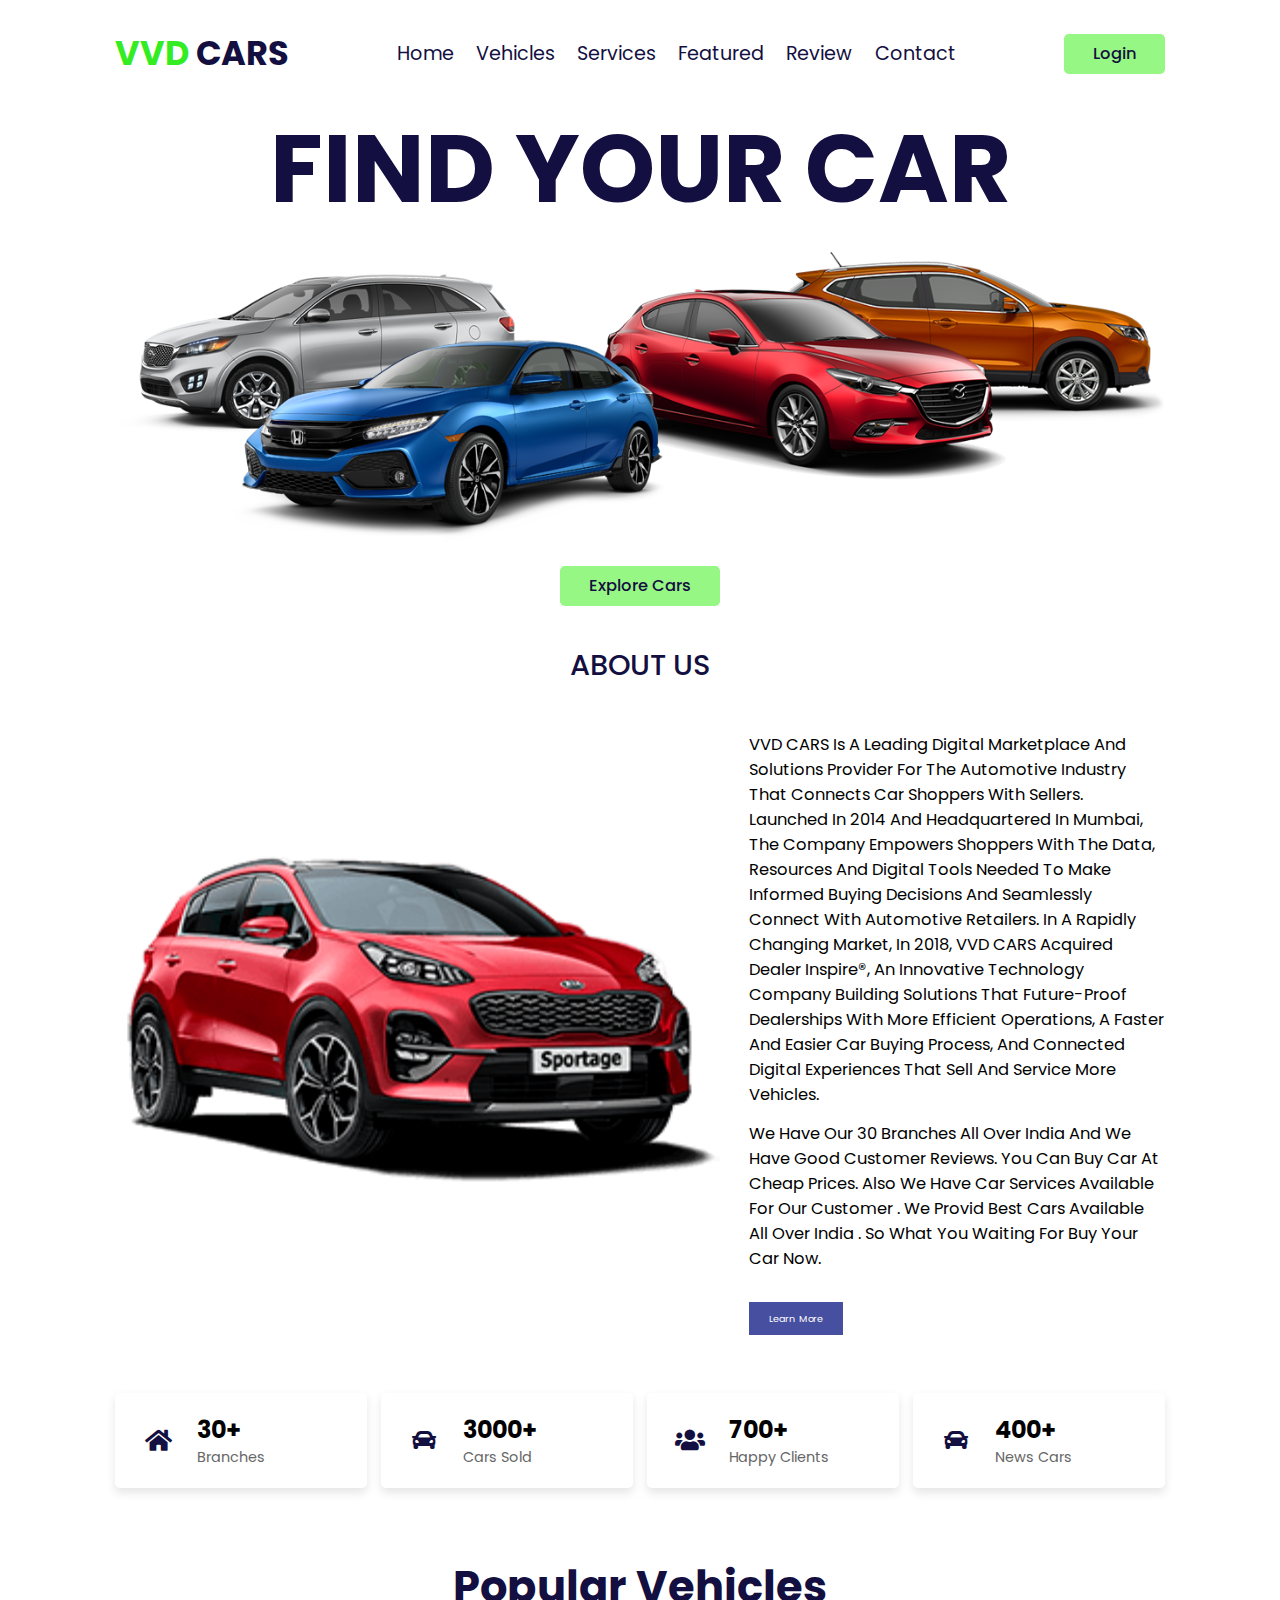
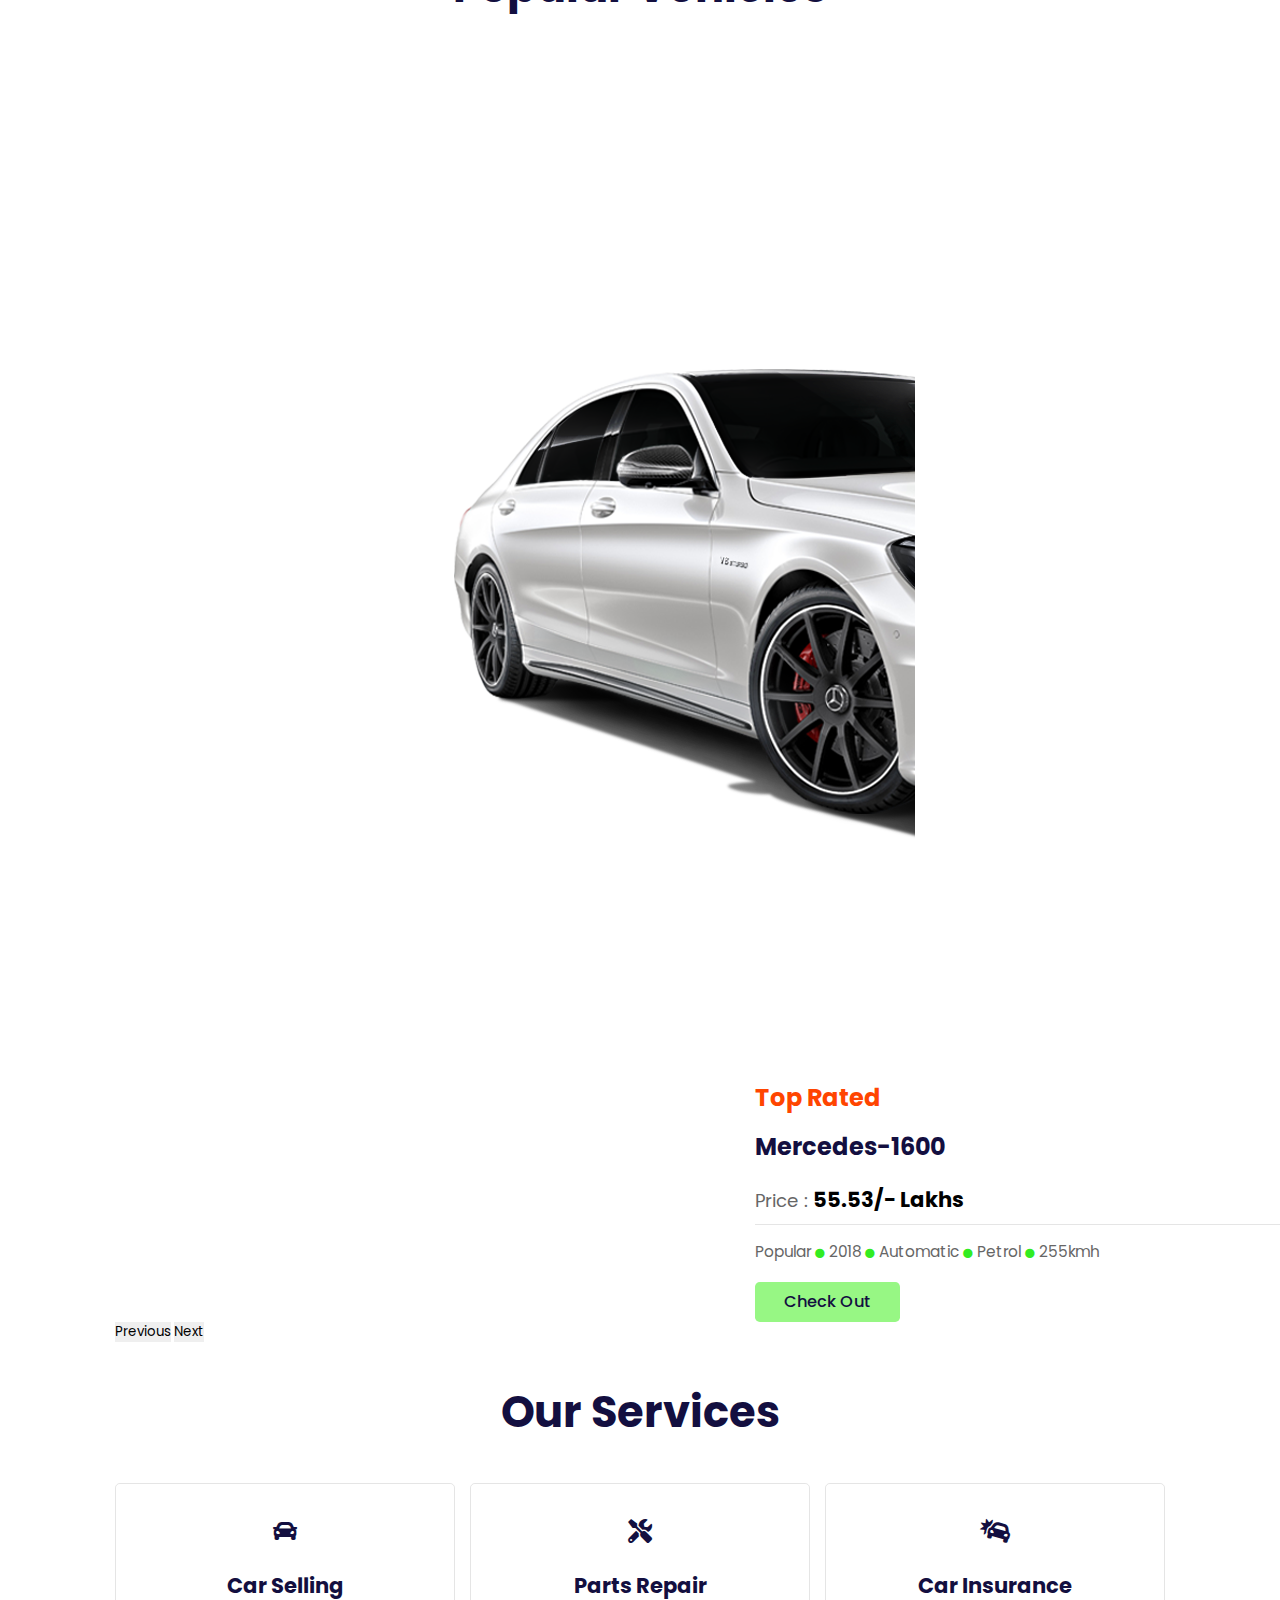
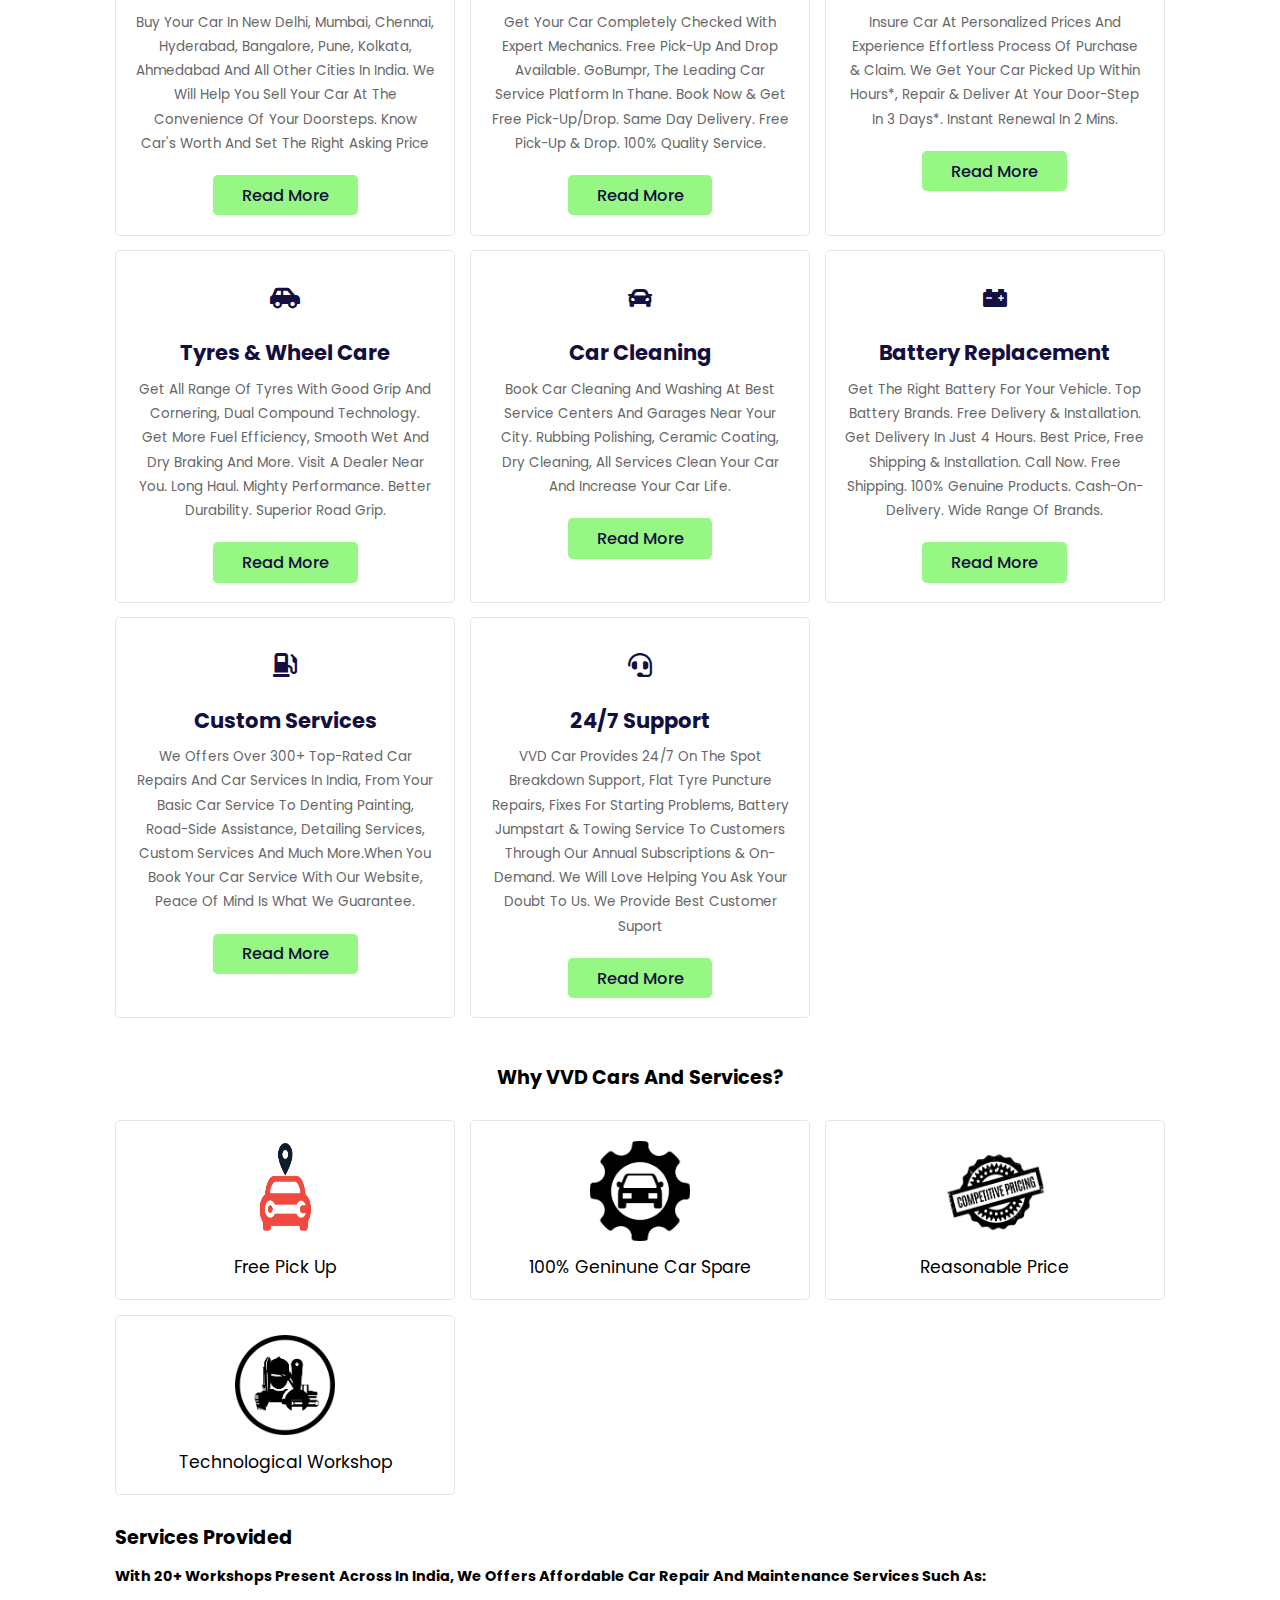
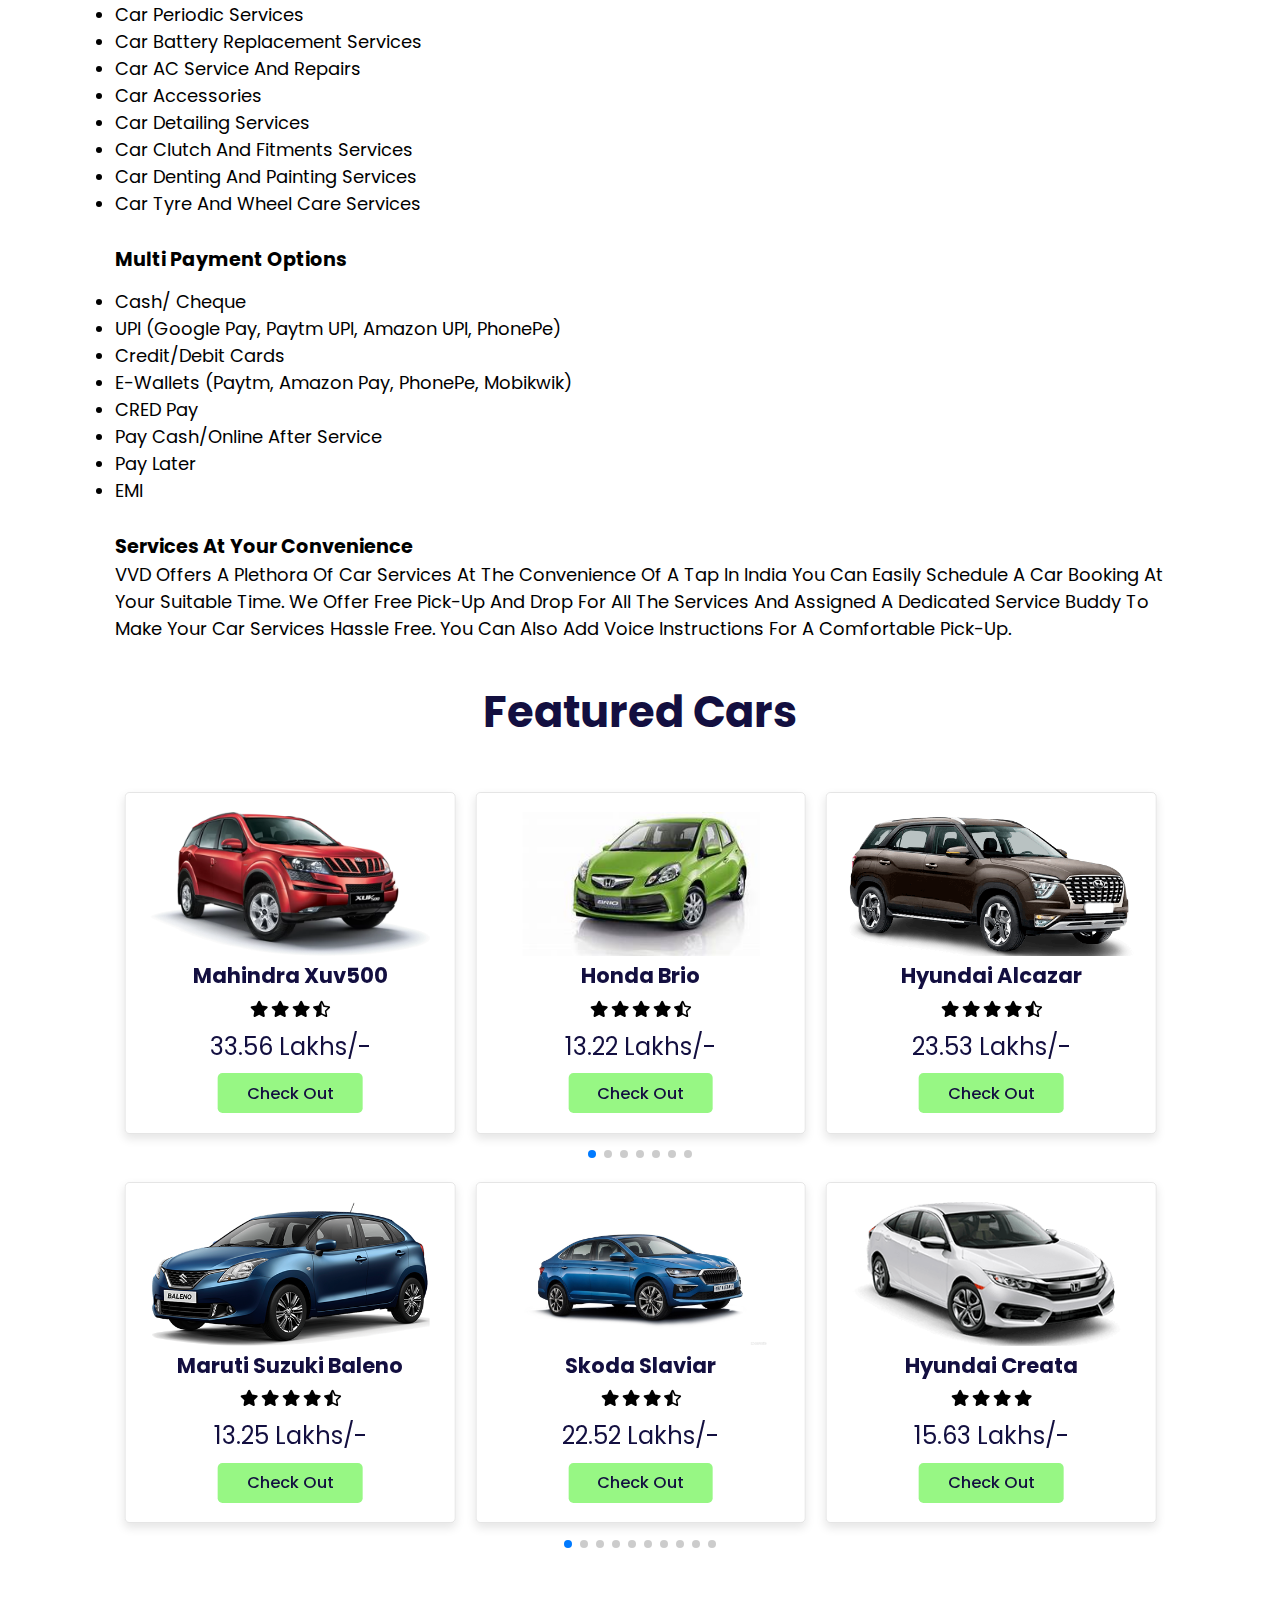
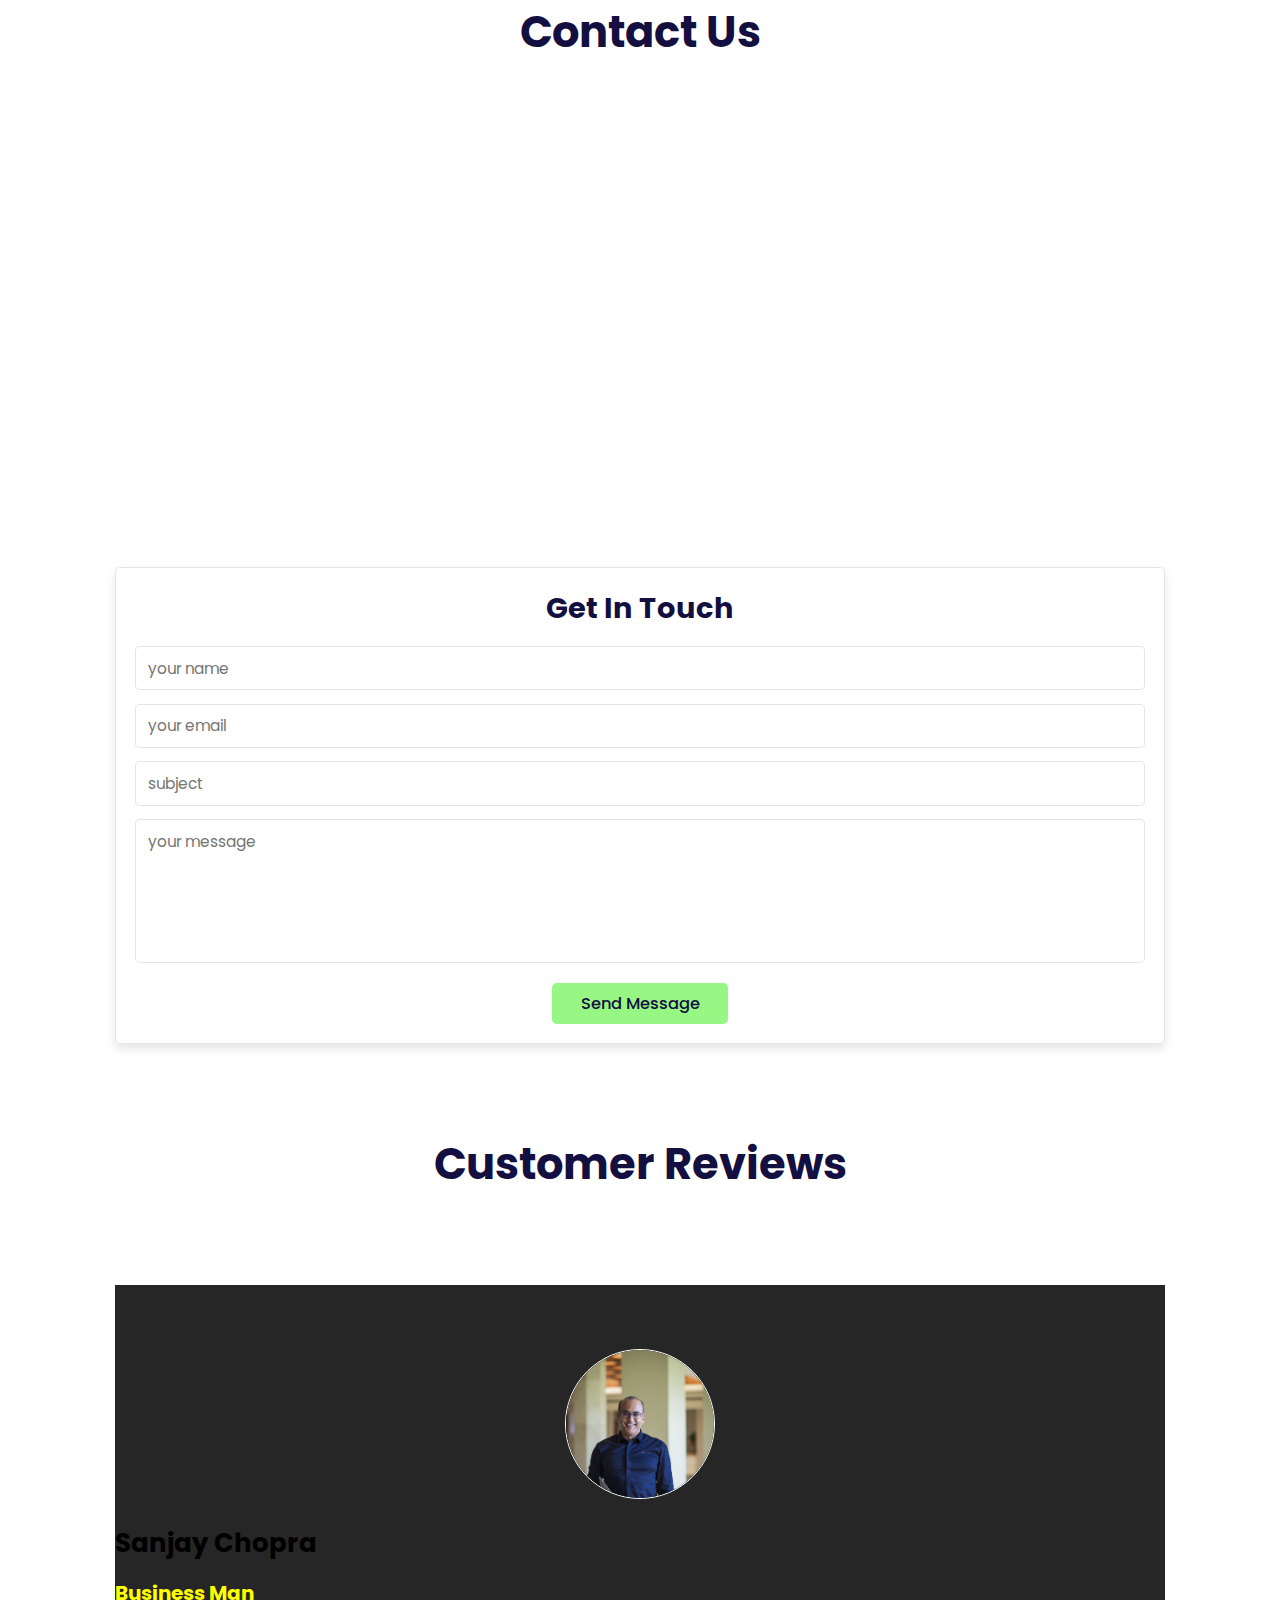
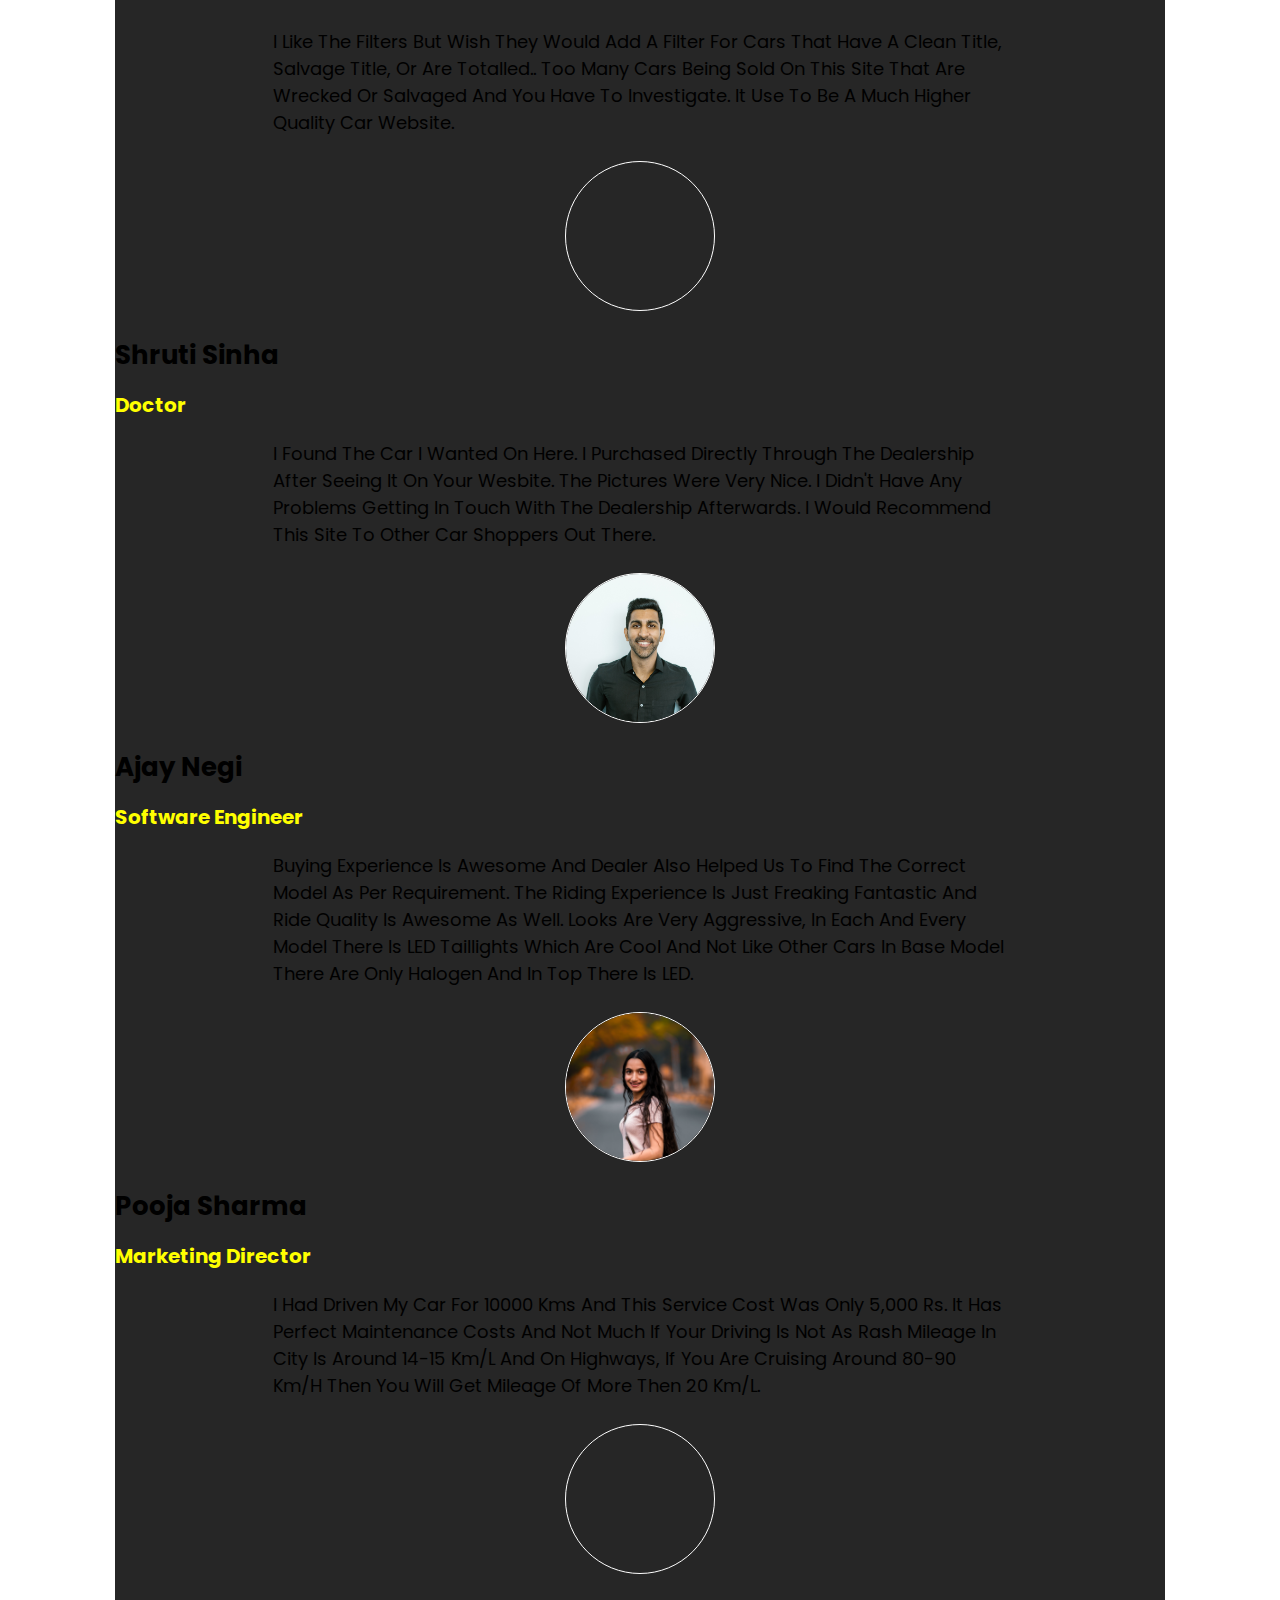
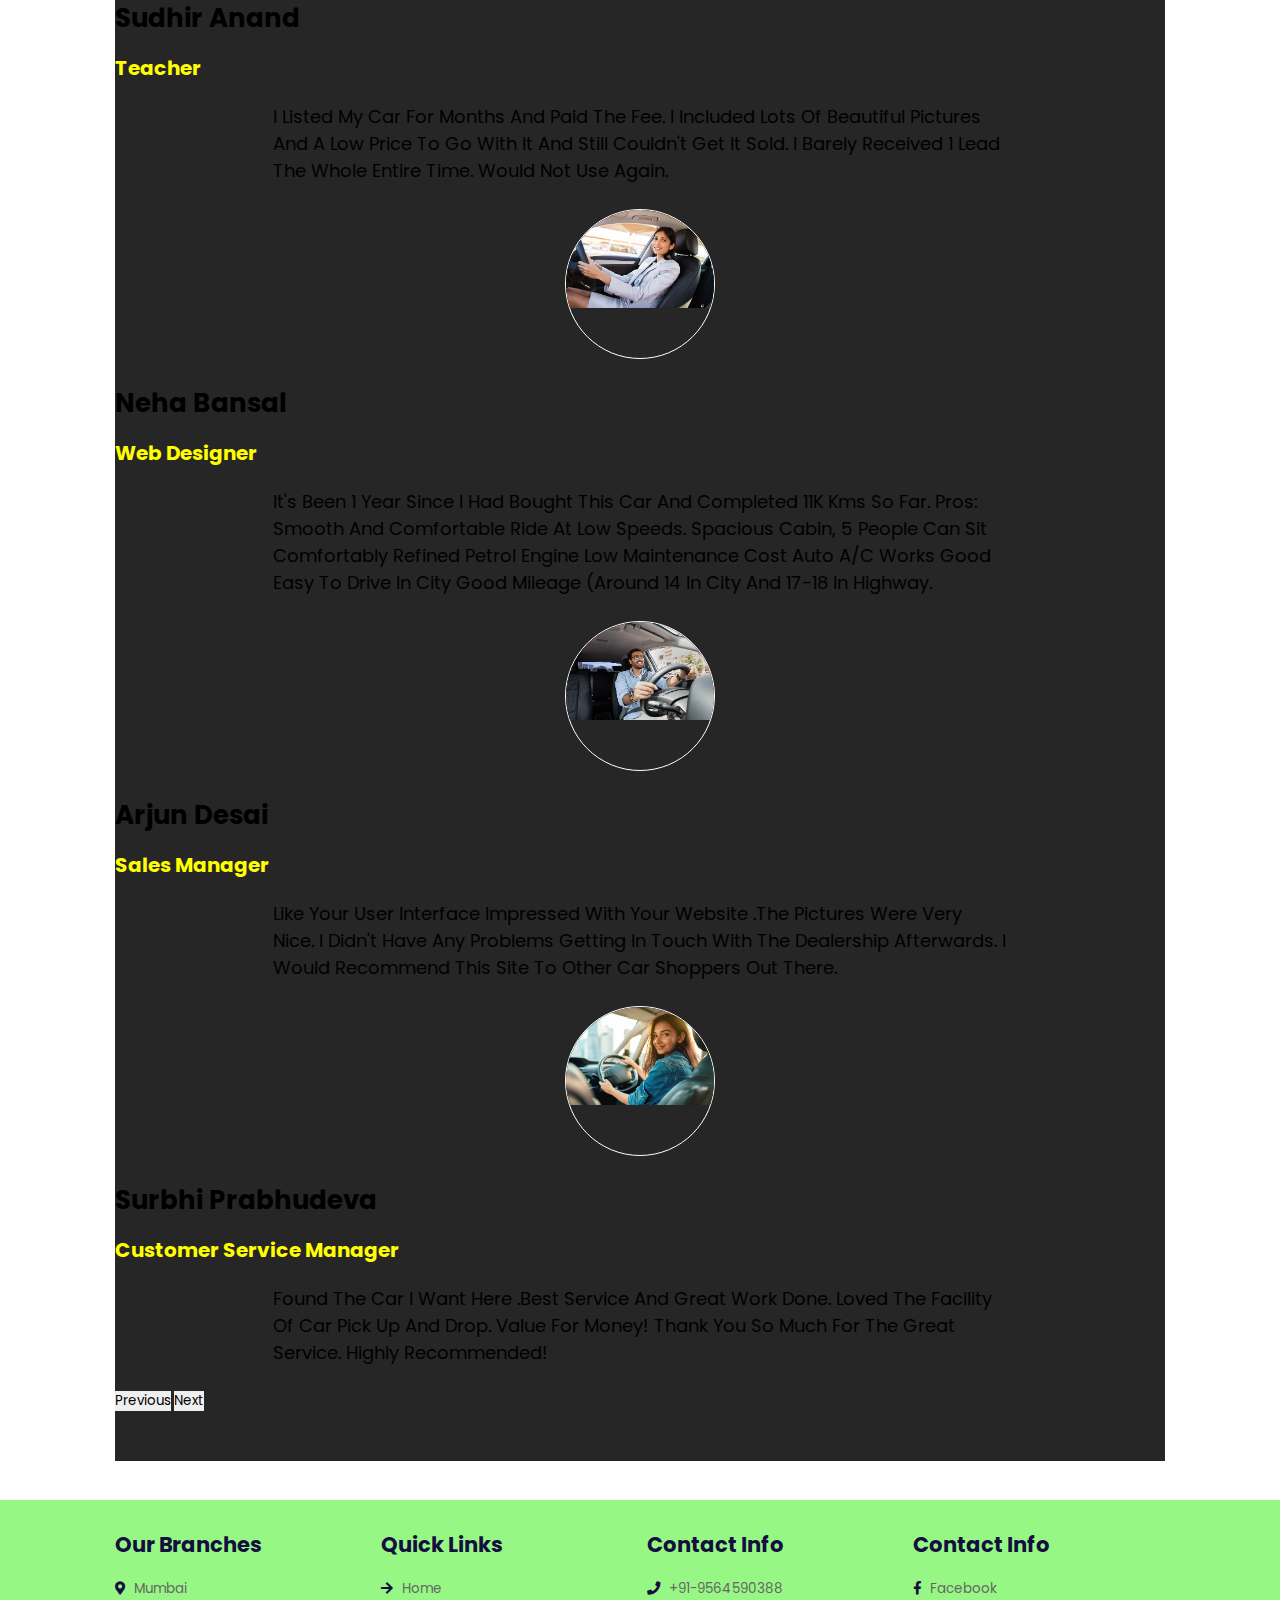
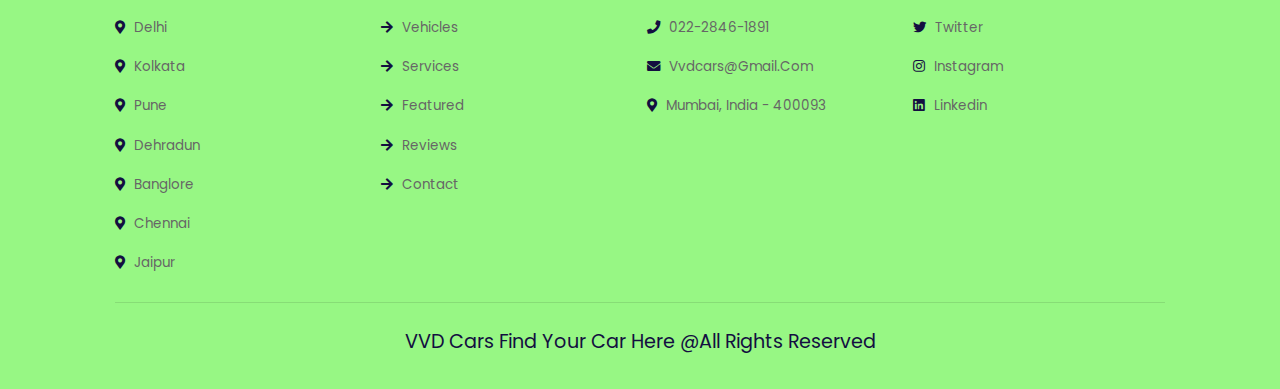
==== commit 50b9850f: "Done With Home Page Completed all page" ====
--- a/index.html
+++ b/index.html
@@ -462,65 +462,110 @@
             <div class="swiper-wrapper">
 
                 <div class="swiper-slide box">
+                    <img src="./image/honda-brio.jpg" alt="">
+                    <div class="content">
+                        <h3>Honda Brio</h3>
+                        <div class="stars">
+                            <i class="fas fa-star"></i>
+                            <i class="fas fa-star"></i>
+                            <i class="fas fa-star"></i>
+                            <i class="fas fa-star"></i>
+                            <i class="fas fa-star-half-alt"></i>
+                        </div>
+                        <div class="price"> 13.22 Lakhs/-</div>
+                        <a href="#" class="btn">check out</a>
+                    </div>
+                </div>
+
+                <div class="swiper-slide box">
+                    <img src="./image/hyundai-alcazar.png" alt="">
+                    <div class="content">
+                        <h3>Hyundai Alcazar</h3>
+                        <div class="stars">
+                            <i class="fas fa-star"></i>
+                            <i class="fas fa-star"></i>
+                            <i class="fas fa-star"></i>
+                            <i class="fas fa-star"></i>
+                            <i class="fas fa-star-half-alt"></i>
+                        </div>
+                        <div class="price"> 23.53 lakhs/-</div>
+                        <a href="#" class="btn">check out</a>
+                    </div>
+                </div>
+
+                <div class="swiper-slide box">
                     <img src="./image/car-1.png" alt="">
                     <div class="content">
-                        <h3>Popular</h3>
-                        <div class="stars">
-                            <i class="fas fa-star"></i>
-                            <i class="fas fa-star"></i>
-                            <i class="fas fa-star"></i>
-                            <i class="fas fa-star"></i>
-                            <i class="fas fa-star-half-alt"></i>
-                        </div>
-                        <div class="price"> 55,000/-</div>
-                        <a href="#" class="btn">check out</a>
-                    </div>
-                </div>
-
-                <div class="swiper-slide box">
-                    <img src="./image/car-2.png" alt="">
-                    <div class="content">
-                        <h3>Popular</h3>
-                        <div class="stars">
-                            <i class="fas fa-star"></i>
-                            <i class="fas fa-star"></i>
-                            <i class="fas fa-star"></i>
-                            <i class="fas fa-star"></i>
-                            <i class="fas fa-star-half-alt"></i>
-                        </div>
-                        <div class="price"> 55,000/-</div>
-                        <a href="#" class="btn">check out</a>
-                    </div>
-                </div>
-
+                        <h3>Mahindra Scorpio</h3>
+                        <div class="stars">
+                            <i class="fas fa-star"></i>
+                            <i class="fas fa-star"></i>
+                            <i class="fas fa-star"></i>
+                            <i class="fas fa-star"></i>
+                            <i class="fas fa-star-half-alt"></i>
+                        </div>
+                        <div class="price"> 37.52 lakhs/-</div>
+                        <a href="#" class="btn">check out</a>
+                    </div>
+                </div>
+                <div class="swiper-slide box">
+                    <img src="./image/honda-hrv.png" alt="">
+                    <div class="content">
+                        <h3>Honda HRV Sport</h3>
+                        <div class="stars">
+                            <i class="fas fa-star"></i>
+                            <i class="fas fa-star"></i>
+                            <i class="fas fa-star"></i>
+                            <i class="fas fa-star"></i>
+                            <i class="fas fa-star-half-alt"></i>
+                        </div>
+                        <div class="price"> 27.10 lakhs/-</div>
+                        <a href="#" class="btn">check out</a>
+                    </div>
+                </div>
+                <div class="swiper-slide box">
+                    <img src="./image/car-5.png" alt="">
+                    <div class="content">
+                        <h3>Kia Sportage</h3>
+                        <div class="stars">
+                            <i class="fas fa-star"></i>
+                            <i class="fas fa-star"></i>
+                            <i class="fas fa-star"></i>
+                            <i class="fas fa-star"></i>
+                            <i class="fas fa-star-half-alt"></i>
+                        </div>
+                        <div class="price"> 32.20 lakhs/-</div>
+                        <a href="#" class="btn">check out</a>
+                    </div>
+                </div>
                 <div class="swiper-slide box">
                     <img src="./image/car-3.png" alt="">
                     <div class="content">
-                        <h3>Popular</h3>
-                        <div class="stars">
-                            <i class="fas fa-star"></i>
-                            <i class="fas fa-star"></i>
-                            <i class="fas fa-star"></i>
-                            <i class="fas fa-star"></i>
-                            <i class="fas fa-star-half-alt"></i>
-                        </div>
-                        <div class="price"> 55,000/-</div>
-                        <a href="#" class="btn">check out</a>
-                    </div>
-                </div>
-
-                <div class="swiper-slide box">
-                    <img src="./image/car-4.png" alt="">
-                    <div class="content">
-                        <h3>Popular</h3>
-                        <div class="stars">
-                            <i class="fas fa-star"></i>
-                            <i class="fas fa-star"></i>
-                            <i class="fas fa-star"></i>
-                            <i class="fas fa-star"></i>
-                            <i class="fas fa-star-half-alt"></i>
-                        </div>
-                        <div class="price"> 55,000/-</div>
+                        <h3>Nissan A8</h3>
+                        <div class="stars">
+                            <i class="fas fa-star"></i>
+                            <i class="fas fa-star"></i>
+                            <i class="fas fa-star"></i>
+                            <i class="fas fa-star"></i>
+                            <i class="fas fa-star-half-alt"></i>
+                        </div>
+                        <div class="price"> 40.52 Lakhs/-</div>
+                        <a href="#" class="btn">check out</a>
+                    </div>
+                </div>
+
+                <div class="swiper-slide box">
+                    <img src="./image/mahindra-xuv500.webp" alt="">
+                    <div class="content">
+                        <h3>Mahindra Xuv500</h3>
+                        <div class="stars">
+                            <i class="fas fa-star"></i>
+                            <i class="fas fa-star"></i>
+                            <i class="fas fa-star"></i>
+                            <!-- <i class="fas fa-star"></i> -->
+                            <i class="fas fa-star-half-alt"></i>
+                        </div>
+                        <div class="price"> 33.56 lakhs/-</div>
                         <a href="#" class="btn">check out</a>
                     </div>
                 </div>
@@ -536,17 +581,17 @@
             <div class="swiper-wrapper">
 
                 <div class="swiper-slide box">
-                    <img src="./image/car-5.png" alt="">
-                    <div class="content">
-                        <h3>new model</h3>
-                        <div class="stars">
-                            <i class="fas fa-star"></i>
-                            <i class="fas fa-star"></i>
-                            <i class="fas fa-star"></i>
-                            <i class="fas fa-star"></i>
-                            <i class="fas fa-star-half-alt"></i>
-                        </div>
-                        <div class="price"> 55,000/-</div>
+                    <img src="./image/skoda-slaviar.jpg" alt="">
+                    <div class="content">
+                        <h3>Skoda Slaviar</h3>
+                        <div class="stars">
+                            <i class="fas fa-star"></i>
+                            <!-- <i class="fas fa-star"></i> -->
+                            <i class="fas fa-star"></i>
+                            <i class="fas fa-star"></i>
+                            <i class="fas fa-star-half-alt"></i>
+                        </div>
+                        <div class="price"> 22.52 Lakhs/-</div>
                         <a href="#" class="btn">check out</a>
                     </div>
                 </div>
@@ -554,15 +599,15 @@
                 <div class="swiper-slide box">
                     <img src="./image/car-6.png" alt="">
                     <div class="content">
-                        <h3>new model</h3>
-                        <div class="stars">
-                            <i class="fas fa-star"></i>
-                            <i class="fas fa-star"></i>
-                            <i class="fas fa-star"></i>
-                            <i class="fas fa-star"></i>
-                            <i class="fas fa-star-half-alt"></i>
-                        </div>
-                        <div class="price"> 55,000/-</div>
+                        <h3>Hyundai Creata</h3>
+                        <div class="stars">
+                            <i class="fas fa-star"></i>
+                            <i class="fas fa-star"></i>
+                            <i class="fas fa-star"></i>
+                            <i class="fas fa-star"></i>
+                            <!-- <i class="fas fa-star-half-alt"></i> -->
+                        </div>
+                        <div class="price"> 15.63 Lakhs/-</div>
                         <a href="#" class="btn">check out</a>
                     </div>
                 </div>
@@ -570,31 +615,122 @@
                 <div class="swiper-slide box">
                     <img src="./image/car-7.png" alt="">
                     <div class="content">
-                        <h3>new model</h3>
-                        <div class="stars">
-                            <i class="fas fa-star"></i>
-                            <i class="fas fa-star"></i>
-                            <i class="fas fa-star"></i>
-                            <i class="fas fa-star"></i>
-                            <i class="fas fa-star-half-alt"></i>
-                        </div>
-                        <div class="price"> 55,000/-</div>
-                        <a href="#" class="btn">check out</a>
-                    </div>
-                </div>
-
-                <div class="swiper-slide box">
-                    <img src="./image/car-8.png" alt="">
-                    <div class="content">
-                        <h3>new model</h3>
-                        <div class="stars">
-                            <i class="fas fa-star"></i>
-                            <i class="fas fa-star"></i>
-                            <i class="fas fa-star"></i>
-                            <i class="fas fa-star"></i>
-                            <i class="fas fa-star-half-alt"></i>
-                        </div>
-                        <div class="price"> 55,000/-</div>
+                        <h3>kia scorpion</h3>
+                        <div class="stars">
+                            <i class="fas fa-star"></i>
+                            <i class="fas fa-star"></i>
+                            <i class="fas fa-star"></i>
+                            <i class="fas fa-star"></i>
+                            <i class="fas fa-star-half-alt"></i>
+                        </div>
+                        <div class="price"> 31.52 lakhs/-</div>
+                        <a href="#" class="btn">check out</a>
+                    </div>
+                </div>
+                <div class="swiper-slide box">
+                    <img src="./image/mahindra-verito.png" alt="">
+                    <div class="content">
+                        <h3>Mahindra Verito</h3>
+                        <div class="stars">
+                            <i class="fas fa-star"></i>
+                            <i class="fas fa-star"></i>
+                            <i class="fas fa-star"></i>
+                            <i class="fas fa-star"></i>
+                            <i class="fas fa-star-half-alt"></i>
+                        </div>
+                        <div class="price"> 9.12 lakhs/-</div>
+                        <a href="#" class="btn">check out</a>
+                    </div>
+                </div>
+
+                <div class="swiper-slide box">
+                    <img src="./image/Honda-WR-V.png" alt="">
+                    <div class="content">
+                        <h3>Honda WR-V</h3>
+                        <div class="stars">
+                            <i class="fas fa-star"></i>
+                            <i class="fas fa-star"></i>
+                            <i class="fas fa-star"></i>
+                            <i class="fas fa-star"></i>
+                            <i class="fas fa-star-half-alt"></i>
+                        </div>
+                        <div class="price"> 11.44 lakhs/-</div>
+                        <a href="#" class="btn">check out</a>
+                    </div>
+                </div>
+                <div class="swiper-slide box">
+                    <img src="./image/Hyundai-Venue.png" alt="">
+                    <div class="content">
+                        <h3>Hyundai Venue</h3>
+                        <div class="stars">
+                            <i class="fas fa-star"></i>
+                            <i class="fas fa-star"></i>
+                            <i class="fas fa-star"></i>
+                            <i class="fas fa-star"></i>
+                            <i class="fas fa-star-half-alt"></i>
+                        </div>
+                        <div class="price"> 10.71 lakhs/-</div>
+                        <a href="#" class="btn">check out</a>
+                    </div>
+                </div>
+                <div class="swiper-slide box">
+                    <img src="./image/Hyundai-i20.png" alt="">
+                    <div class="content">
+                        <h3>Hyundai i20</h3>
+                        <div class="stars">
+                            <i class="fas fa-star"></i>
+                            <i class="fas fa-star"></i>
+                            <i class="fas fa-star"></i>
+                            <i class="fas fa-star"></i>
+                            <i class="fas fa-star-half-alt"></i>
+                        </div>
+                        <div class="price"> 7.98 lakhs/-</div>
+                        <a href="#" class="btn">check out</a>
+                    </div>
+                </div>
+
+                <div class="swiper-slide box">
+                    <img src="./image/Hyundai-Verna.png" alt="">
+                    <div class="content">
+                        <h3>Hyundai Verna</h3>
+                        <div class="stars">
+                            <i class="fas fa-star"></i>
+                            <i class="fas fa-star"></i>
+                            <i class="fas fa-star"></i>
+                            <i class="fas fa-star"></i>
+                            <i class="fas fa-star-half-alt"></i>
+                        </div>
+                        <div class="price"> 14.44 lakhs/-</div>
+                        <a href="#" class="btn">check out</a>
+                    </div>
+                </div>
+                <div class="swiper-slide box">
+                    <img src="./image/Mahindra-Thar.png" alt="">
+                    <div class="content">
+                        <h3>Mahindra Thar</h3>
+                        <div class="stars">
+                            <i class="fas fa-star"></i>
+                            <i class="fas fa-star"></i>
+                            <i class="fas fa-star"></i>
+                            <i class="fas fa-star"></i>
+                            <i class="fas fa-star-half-alt"></i>
+                        </div>
+                        <div class="price"> 14.7 lakhs/-</div>
+                        <a href="#" class="btn">check out</a>
+                    </div>
+                </div>
+                <div class="swiper-slide box">
+                    <img src="./image/maruti_sizuki-baleno.png" alt="">
+                    <div class="content">
+                        <h3>Maruti Suzuki Baleno</h3>
+                        <div class="stars">
+                            <i class="fas fa-star"></i>
+                            <i class="fas fa-star"></i>
+                            <i class="fas fa-star"></i>
+                            <i class="fas fa-star"></i>
+                            <i class="fas fa-star-half-alt"></i>
+                        </div>
+                        <div class="price"> 13.25 Lakhs/-</div>
                         <a href="#" class="btn">check out</a>
                     </div>
                 </div>
@@ -628,36 +764,34 @@
             </div>
         </div>
     </section>
-
+   
     <section class="reviews" id = "reviews">
         <h1 class="heading">Customer <span> Reviews</span></h1>
         <div class="container">
-            <div id="carouselExampleCaptions" class="carousel slide" data-bs-ride="carousel">
+            <div id="carouselExampleCaptions1" class="carousel slide" data-bs-ride="carousel">
                 <div class="carousel-indicators">
-                    <button type="button" data-bs-target="#carouselExampleCaptions" data-bs-slide-to="0" class="active"
+                    <button type="button" data-bs-target="#carouselExampleCaptions1" data-bs-slide-to="0" class="active"
                         aria-current="true" aria-label="Slide 1"></button>
-                    <button type="button" data-bs-target="#carouselExampleCaptions" data-bs-slide-to="1"
+                    <button type="button" data-bs-target="#carouselExampleCaptions1" data-bs-slide-to="1"
                         aria-label="Slide 2"></button>
-                    <button type="button" data-bs-target="#carouselExampleCaptions" data-bs-slide-to="2"
+                    <button type="button" data-bs-target="#carouselExampleCaptions1" data-bs-slide-to="2"
                         aria-label="Slide 3"></button>
-                    <button type="button" data-bs-target="#carouselExampleCaptions" data-bs-slide-to="3"
+                    <button type="button" data-bs-target="#carouselExampleCaptions1" data-bs-slide-to="3"
                         aria-label="Slide 4"></button>
-                    <button type="button" data-bs-target="#carouselExampleCaptions" data-bs-slide-to="4"
+                    <button type="button" data-bs-target="#carouselExampleCaptions1" data-bs-slide-to="4"
                         aria-label="Slide 5"></button>
-                    <button type="button" data-bs-target="#carouselExampleCaptions" data-bs-slide-to="5"
+                    <button type="button" data-bs-target="#carouselExampleCaptions1" data-bs-slide-to="5"
                         aria-label="Slide 6"></button>
-                    <button type="button" data-bs-target="#carouselExampleCaptions" data-bs-slide-to="6"
+                    <button type="button" data-bs-target="#carouselExampleCaptions1" data-bs-slide-to="6"
                         aria-label="Slide 7"></button>
-                    <button type="button" data-bs-target="#carouselExampleCaptions" data-bs-slide-to="6"
-                        aria-label="Slide 7"></button>
-                    <button type="button" data-bs-target="#carouselExampleCaptions" data-bs-slide-to="7"
+                    <button type="button" data-bs-target="#carouselExampleCaptions1" data-bs-slide-to="7"
                         aria-label="Slide 8"></button>
                    
                 </div>
                 <div class="carousel-inner">
                     <div class="carousel-item active">
                         <div class="image-area">
-                            <img src="./image/male-1.jpg" alt="">
+                            <img src="./image/male-1.jpg"  alt="">
                         </div>
                         <div class="carousel-caption d-none d-md-block">
                             <h3>Sanjay Chopra</h3>
@@ -759,18 +893,19 @@
                         </div>
                     </div>
                 </div>
-                    <button class="carousel-control-prev" type="button" data-bs-target="#carouselExampleCaptions"
+                    <button class="carousel-control-prev" type="button" data-bs-target="#carouselExampleCaptions1"
                         data-bs-slide="prev">
                         <span class="carousel-control-prev-icon" aria-hidden="true"></span>
                         <span class="visually-hidden">Previous</span>
                     </button>
-                    <button class="carousel-control-next" type="button" data-bs-target="#carouselExampleCaptions"
+                    <button class="carousel-control-next" type="button" data-bs-target="#carouselExampleCaptions1"
                         data-bs-slide="next">
                         <span class="carousel-control-next-icon" aria-hidden="true"></span>
                         <span class="visually-hidden">Next</span>
                     </button>
                 </div>
             </div>
+           
     </section> 
 
     <section class="footer" id="footer">
